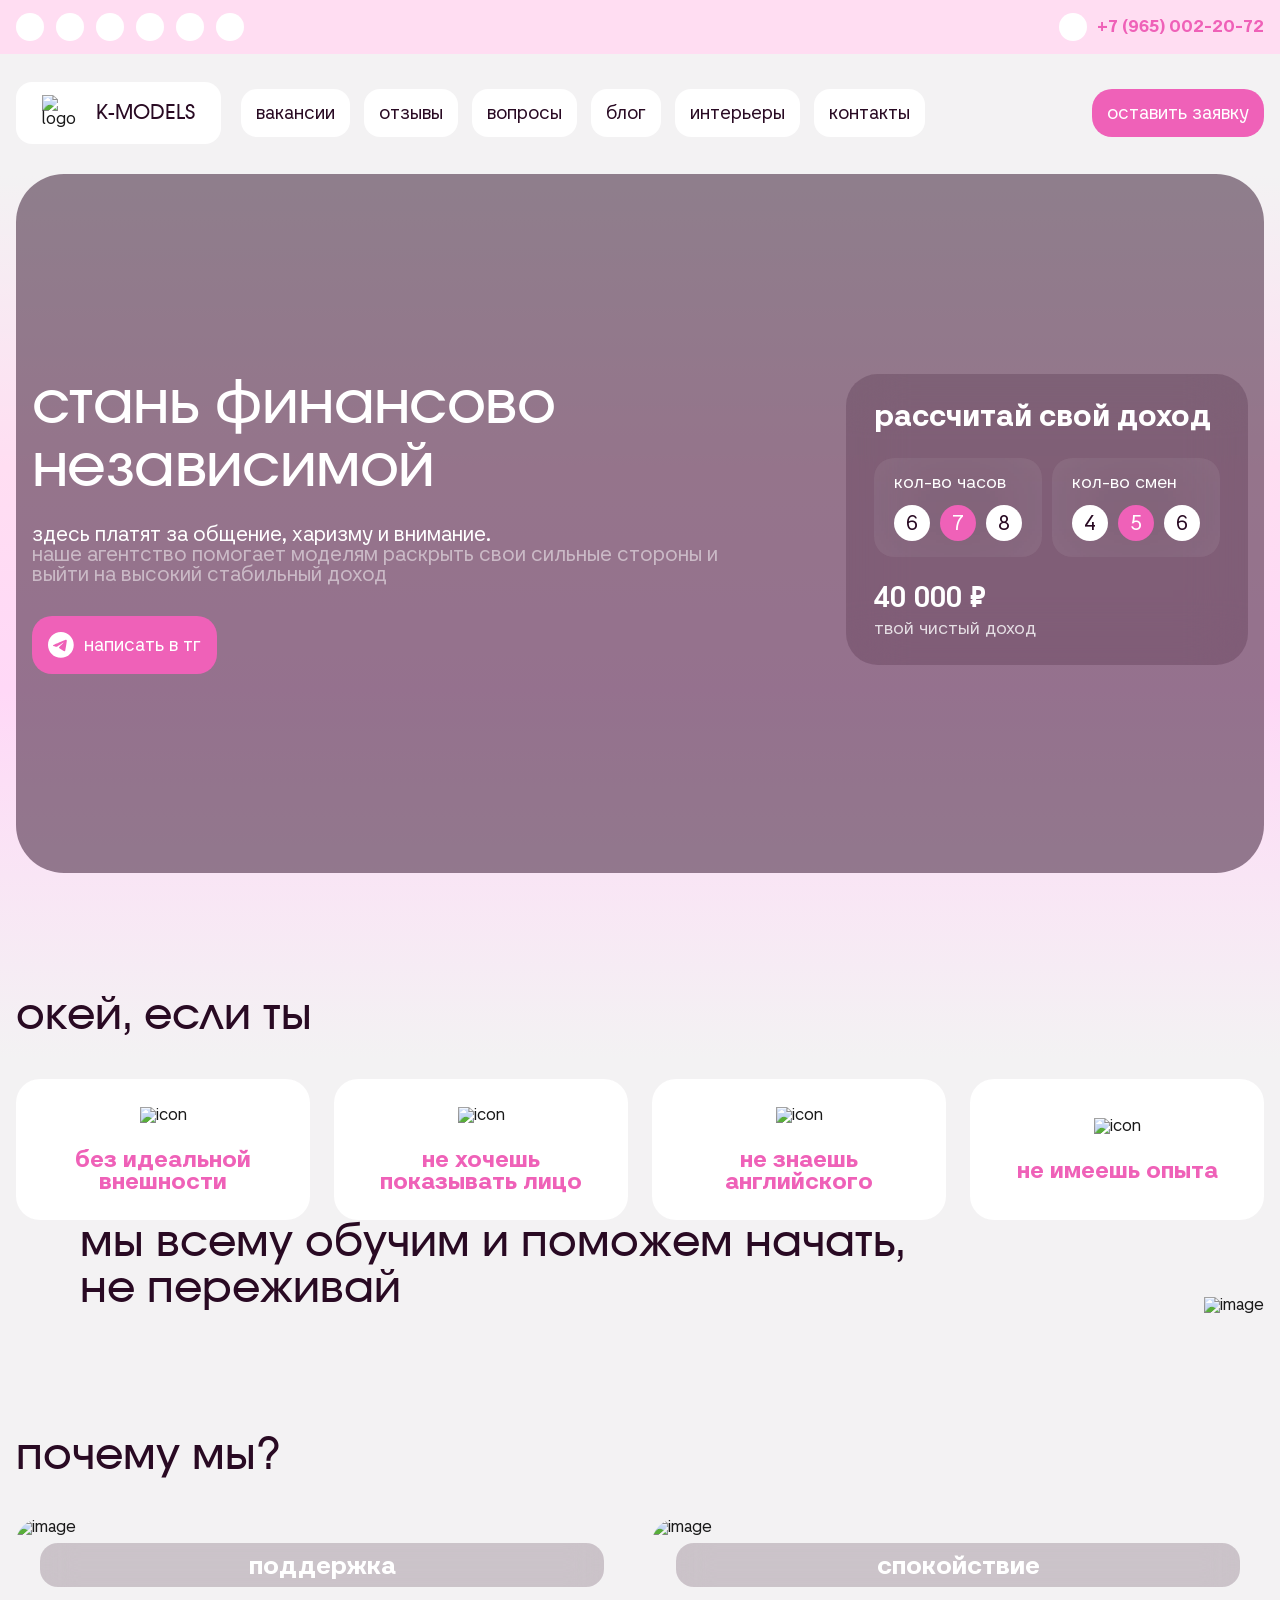
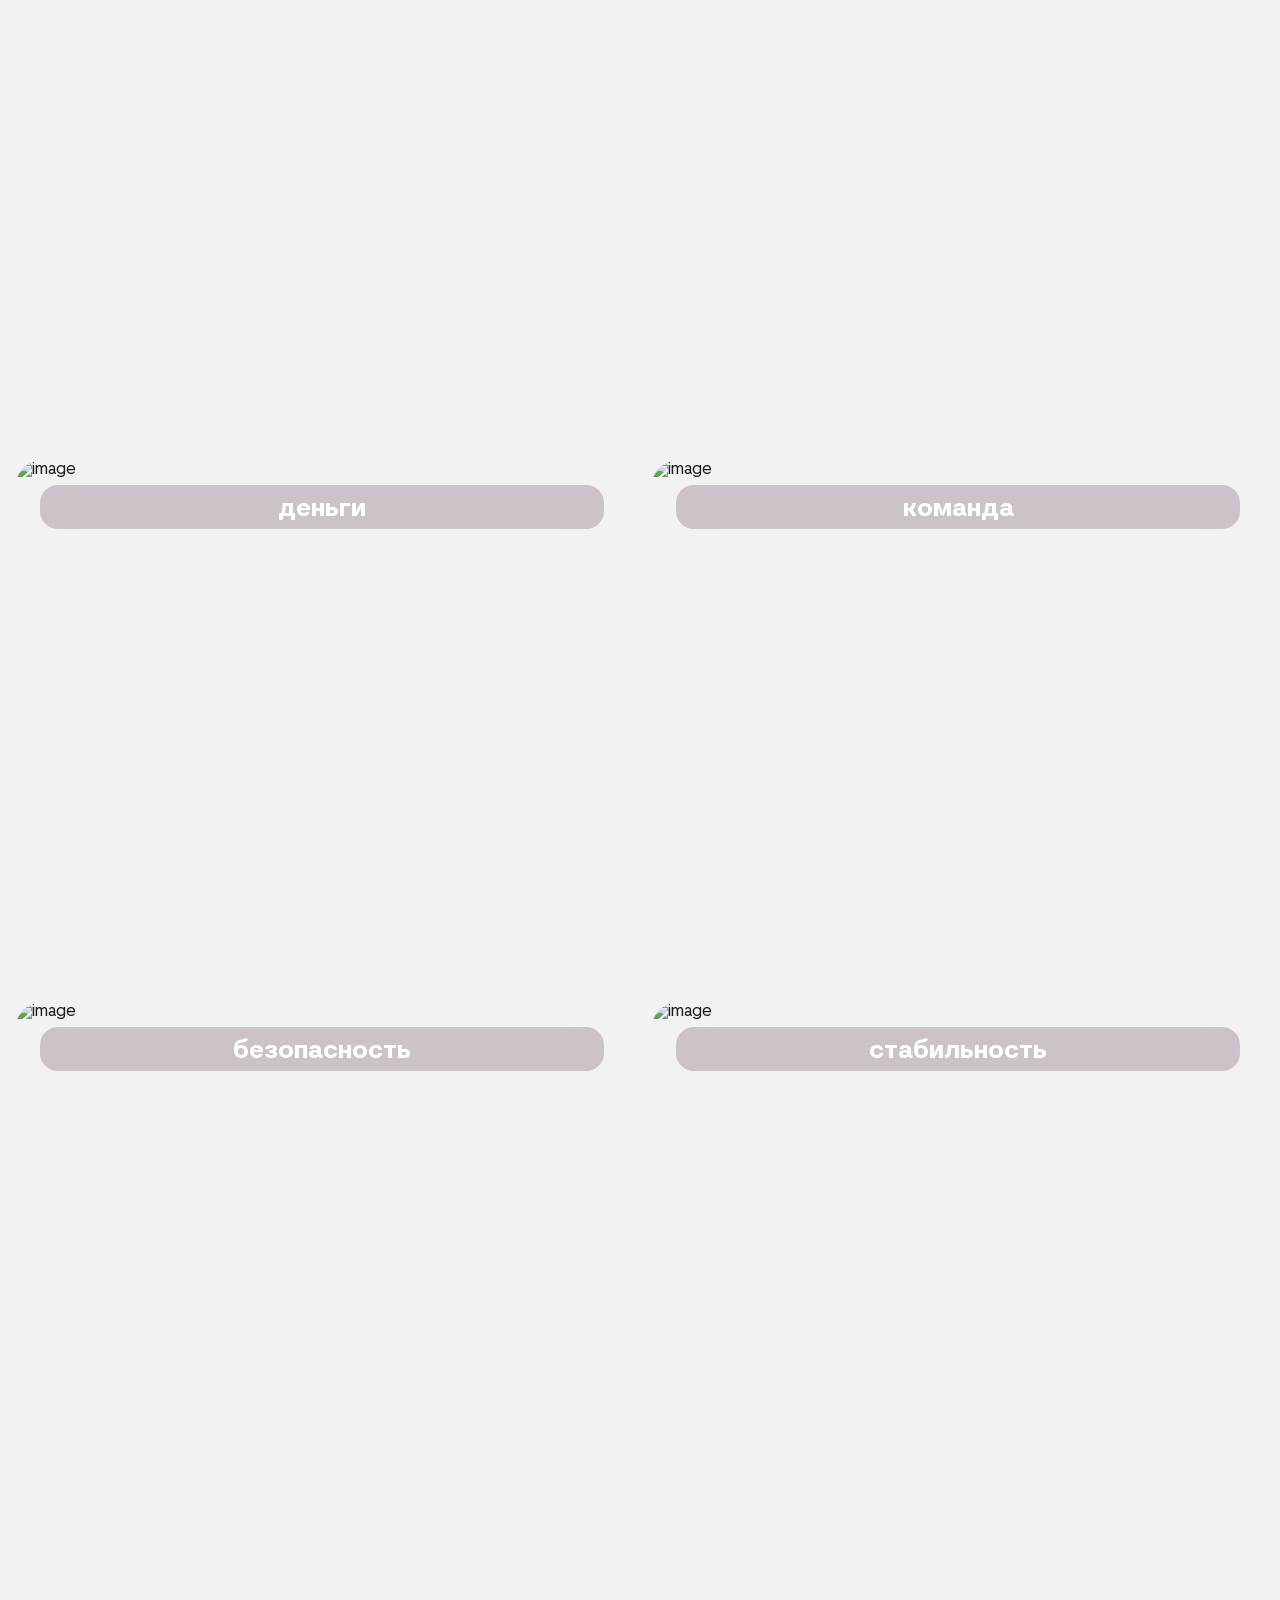
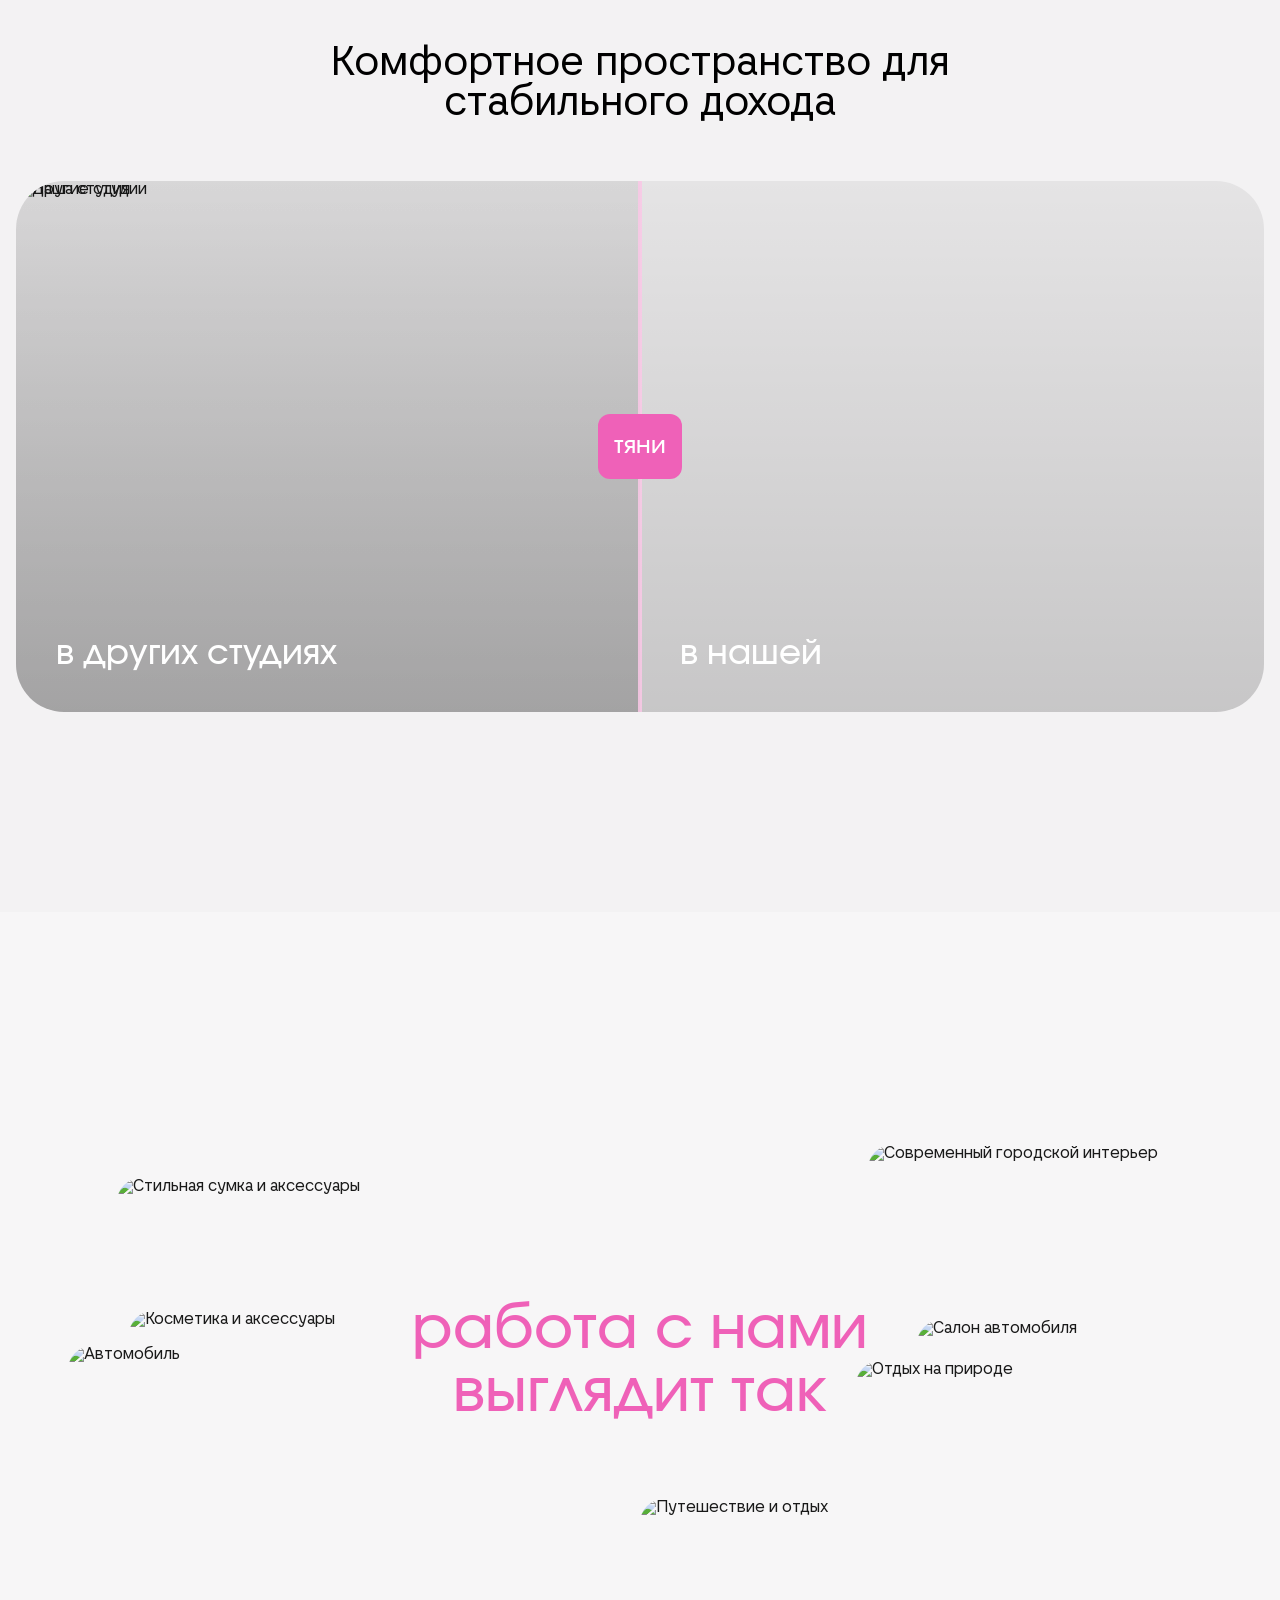
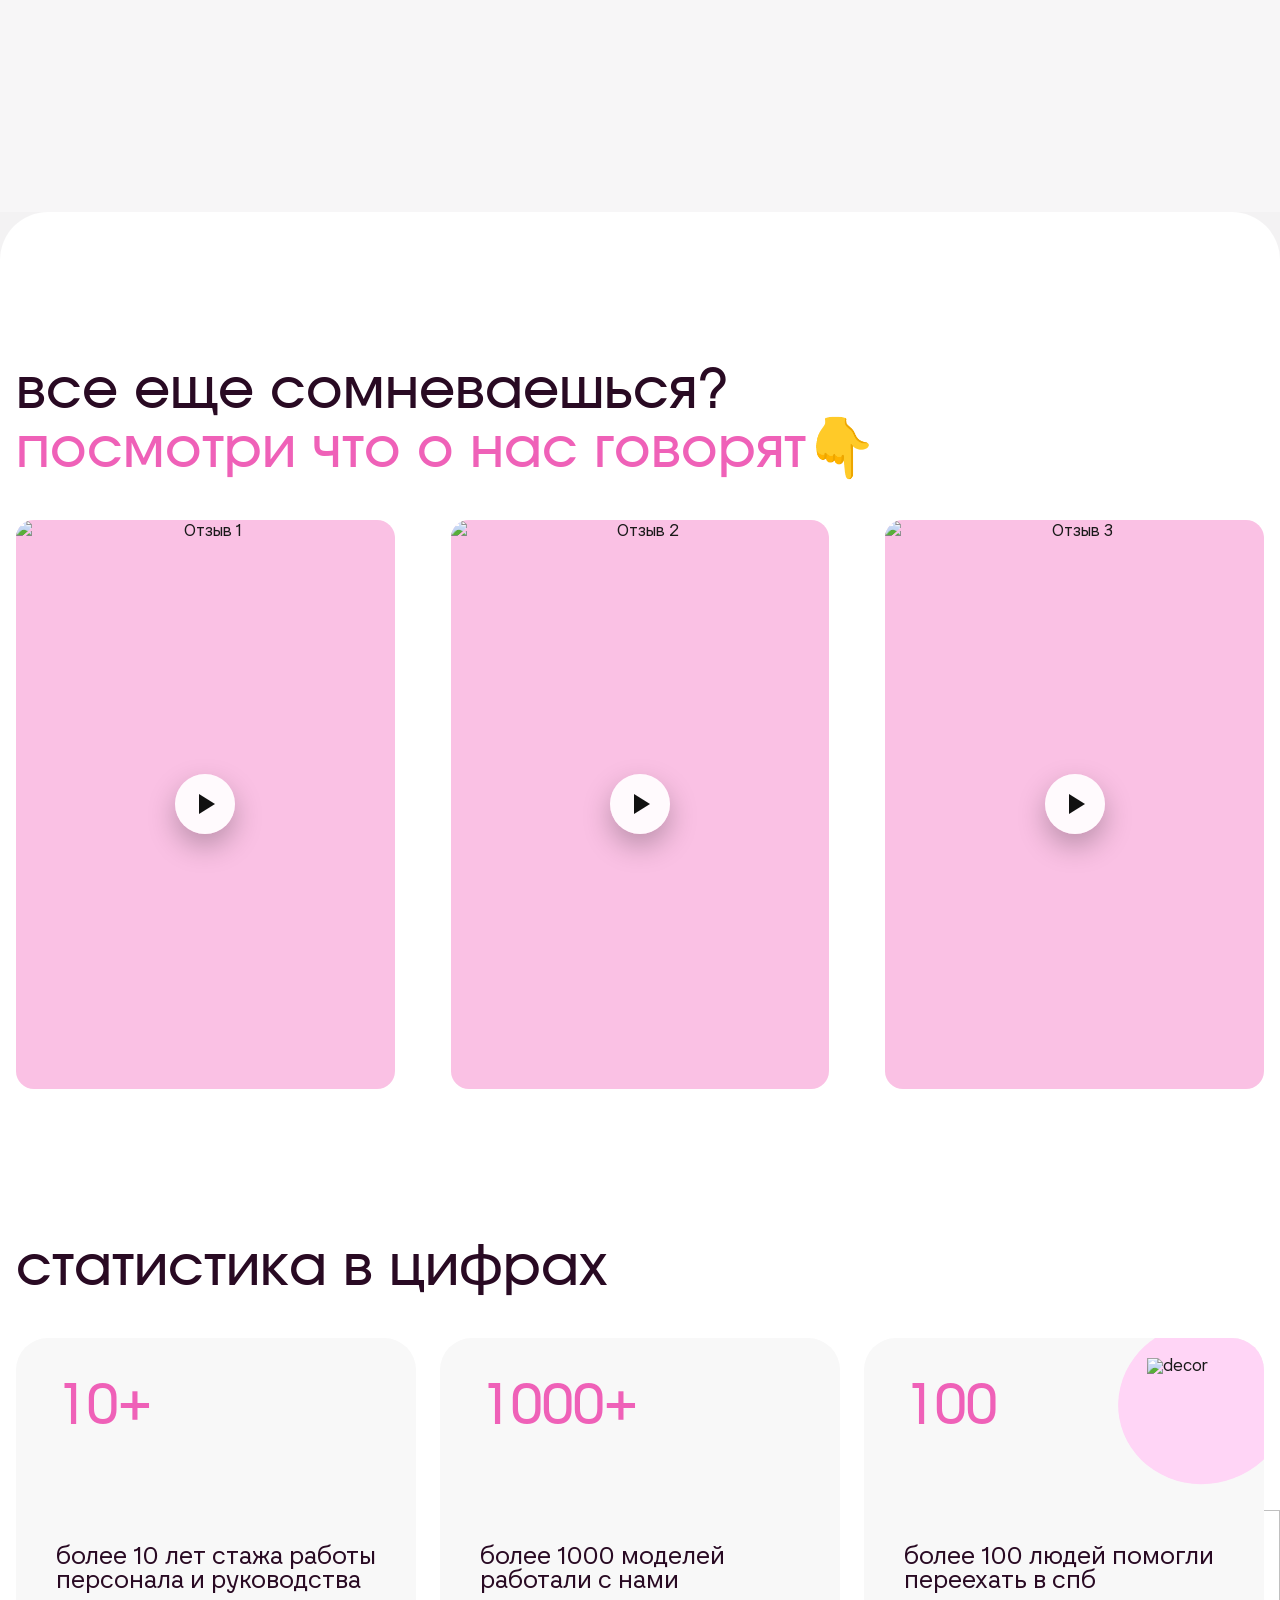
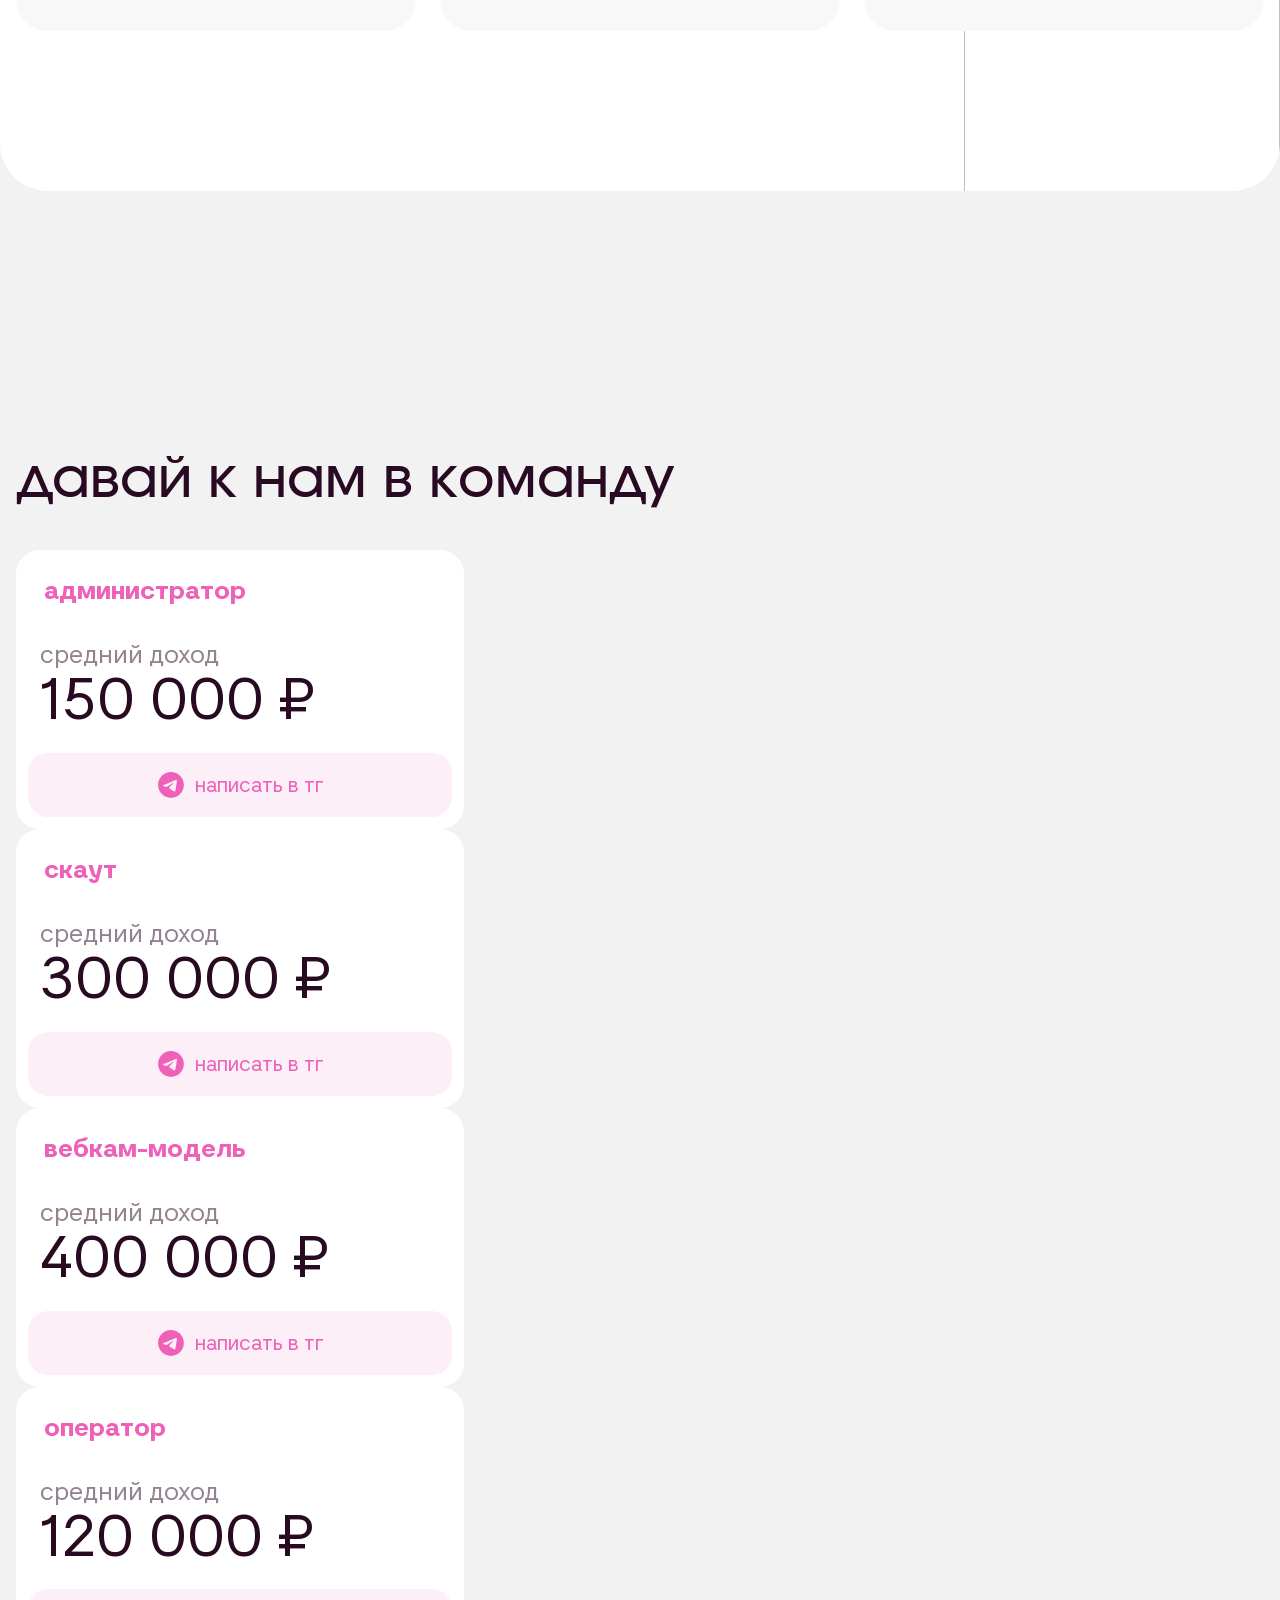
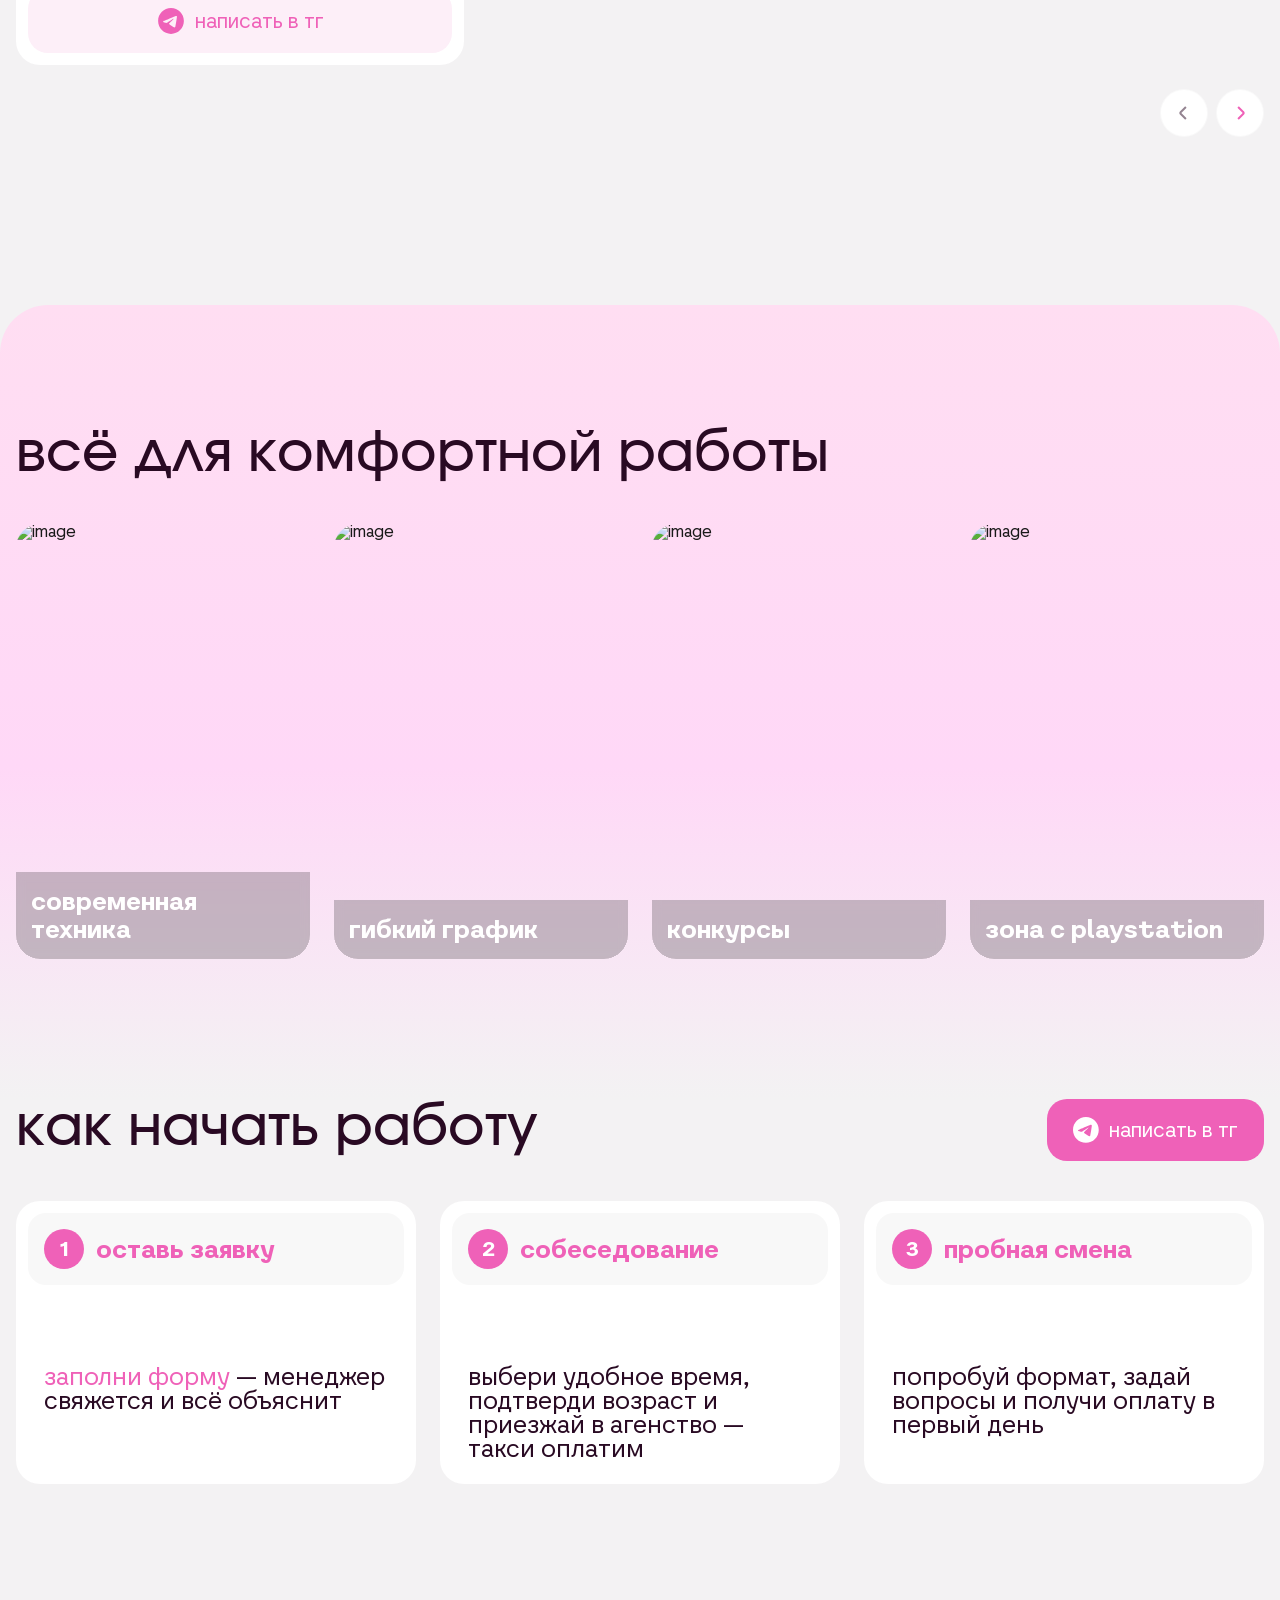
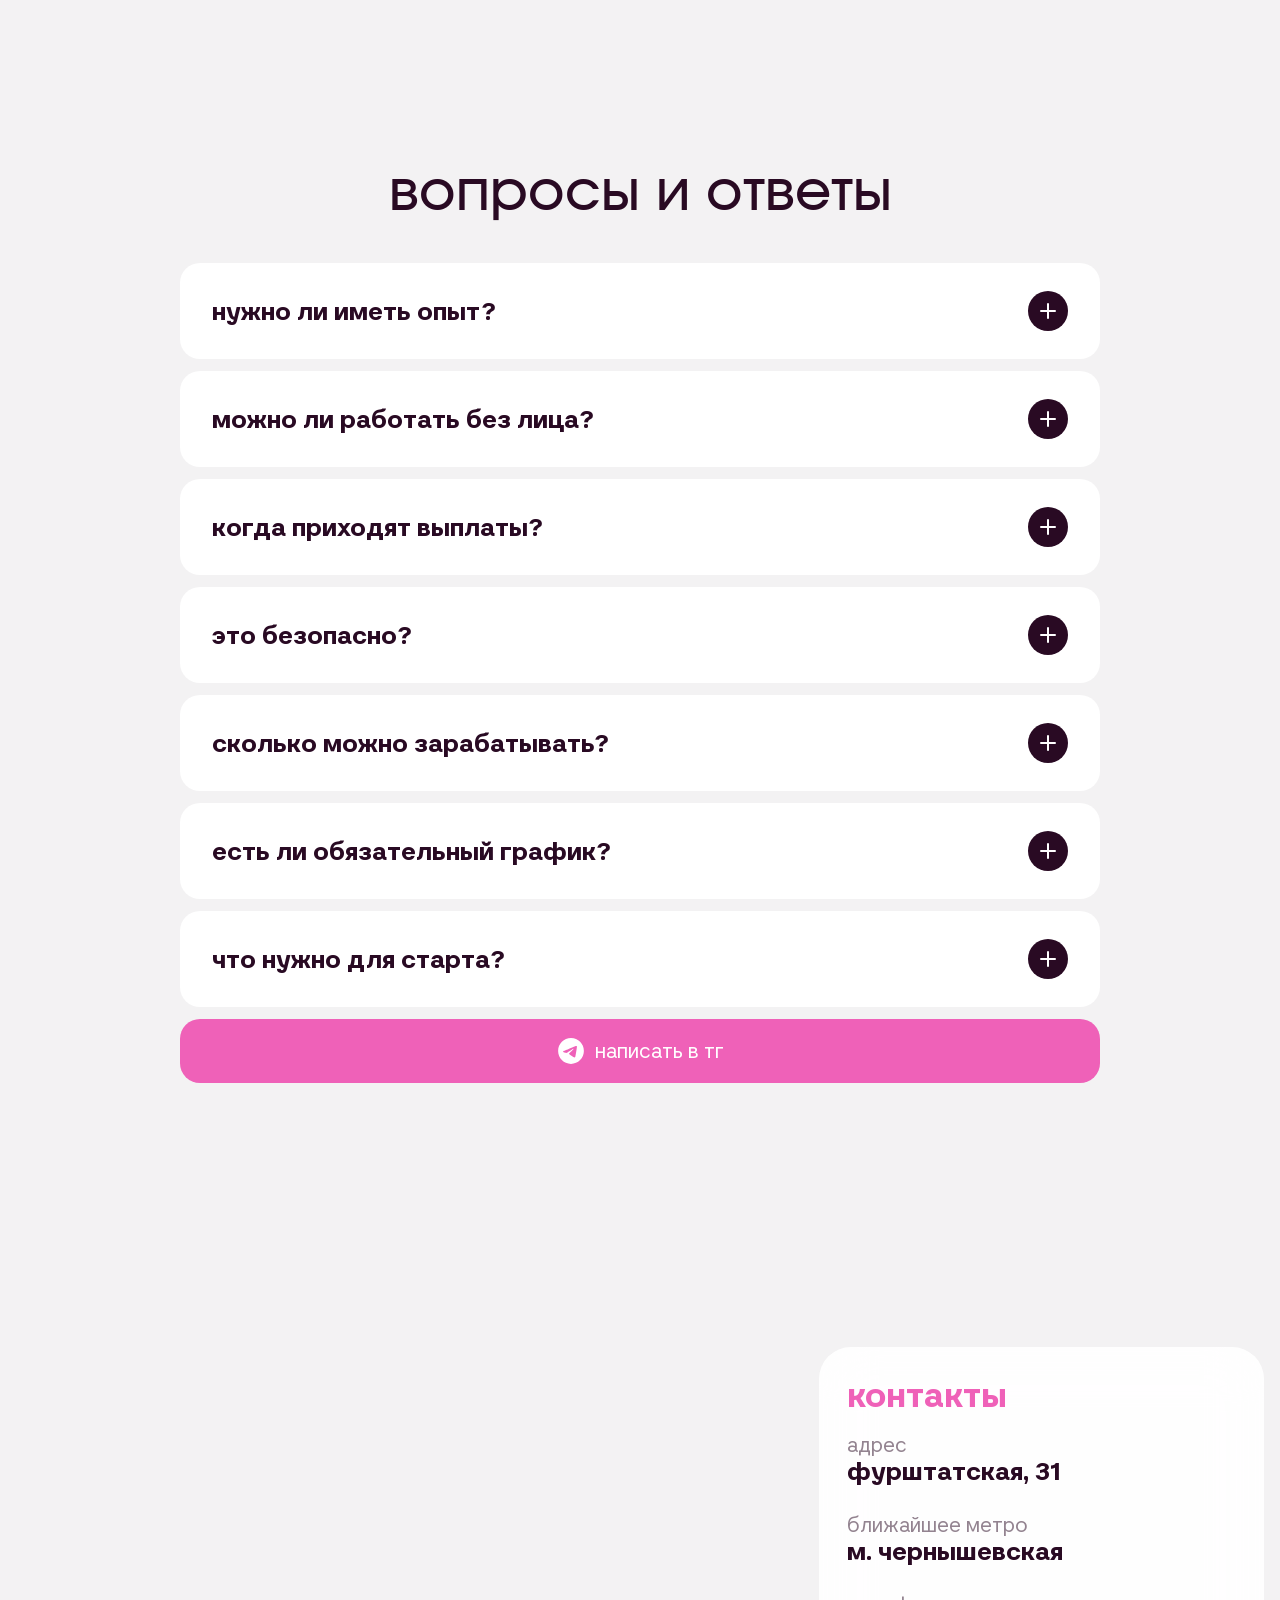
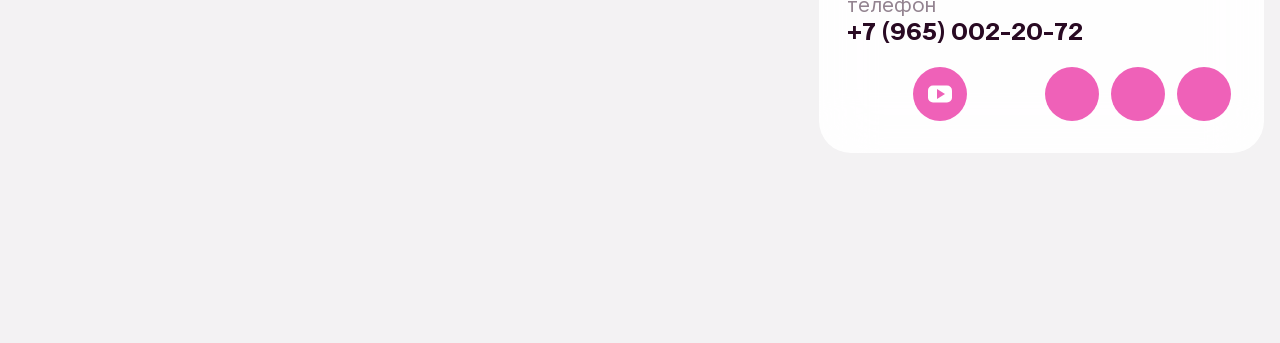
==== index.html @ ae5acd0a "Add files via upload" ====
<!DOCTYPE html>
<html lang="en">

<head>
	<meta charset="UTF-8">
	<meta name="viewport" content="width=device-width, initial-scale=1.0">

	<link rel="stylesheet" href="https://cdn.jsdelivr.net/npm/swiper@12/swiper-bundle.min.css">
	<link rel="stylesheet" href="css/styles.css">

	<title>Test</title>
</head>

<body>
	<div class="wrapper">
		<header class="header" data-fixed-header>
	<div class="header__top top-header">
		<div class="top-header__container">

			<ul data-da=".menu__body, 767.98, last" class="top-header__social social">
				<li>

					<a href="https://t.me/kmodels_sup" aria-label="Telegram" target="_blank" rel="noopener noreferrer">
						<span class="element-social" style="--icon: url(../../../../images/icons/tg.svg)"></span>
					</a>

				</li>

				<li>
					<a href="https://youtube.com/@k-models-web?si=hV_NMPg3OZXqQXyp" aria-label="YouTube" target="_blank"
						rel="noopener noreferrer">
						<span class="element-social" style="--icon: url(../../../../images/icons/yt.svg)"></span>
					</a>
				</li>

				<li>

					<a href="#" aria-label="VK">
						<span class="element-social" style="--icon: url(../../../../images/icons/vk.svg)"></span>
					</a>

				</li>

				<li>
					<a href="https://www.tiktok.com/@k_modelss" aria-label="TikTok" target="_blank"
						rel="noopener noreferrer">
						<span class="element-social" style="--icon: url(../../../../images/icons/tk.svg)"></span>
					</a>
				</li>

				<li>
					<a href="#" aria-label="WhatsApp">
						<span class="element-social" style="--icon: url(../../../../images/icons/wp.svg)"></span>
					</a>
				</li>

				<li>
					<a href="#" aria-label="Instagram">
						<span class="element-social" style="--icon: url(../../../../images/icons/ig.svg)"></span>
					</a>
				</li>
			</ul>


			<div class="top-header__actions">
				<a data-da=".menu__body, 767.98, last" href="tel:+79650022072" target="_blank"
					class="top-header__button top-header__button_callback">
					<span class="top-header__wrapper-icon">
						<span class="element-phone" style="--icon: url(../../../../images/icons/phone.svg)"></span>
					</span>
					<span>+7 (965) 002-20-72</span>
				</a>
			</div>
		</div>
	</div>
	<div class="header__bottom bottom-header">
		<div class="bottom-header__container">
			<a href="/" class="top-header__logo logo">
				<img class="logo__main" src="https://spb-webcam.com/wp-content/themes/kinky/images/header-logo/main.svg"
					alt="logo">
				<img class="logo__light" src="../../images/icons/light-logo.svg" alt="icon">
				<span class="logo__text">K-MODELS</span>
			</a>
			<div class="bottom-header__menu">
				<button type="button" class="menu__icon icon-menu"><span></span></button>

				<nav class="menu__body">

					<ul id="menu-glavnoe-menyu" class="menu__list">
						<li id="menu-item-22"
							class="menu-item menu-item-type-custom menu-item-object-custom menu-item-22 menu__item"><a
								class="menu__link" href="vacancy-web-model.html">Вакансии</a></li>
						<li id="menu-item-23"
							class="menu-item menu-item-type-custom menu-item-object-custom menu-item-23 menu__item"><a
								class="menu__link" href="#reviews">Отзывы</a></li>
						<li id="menu-item-24"
							class="menu-item menu-item-type-custom menu-item-object-custom menu-item-24 menu__item"><a
								class="menu__link" href="#fqa">Вопросы</a></li>
						<li data-menu-key="blog" id="menu-item-466"
							class="menu-item menu-item-type-post_type menu-item-object-page menu-item-466 menu__item"><a
								class="menu__link" href="blog.html">Блог</a></li>
						<li id="menu-item-26"
							class="menu-item menu-item-type-custom menu-item-object-custom menu-item-26 menu__item"><a
								class="menu__link" href="#interior">Интерьеры</a></li>
						<li id="menu-item-27"
							class="menu-item menu-item-type-custom menu-item-object-custom menu-item-27 menu__item"><a
								class="menu__link" href="#contacts">Контакты</a></li>
					</ul>
				</nav>

				<a data-da=".menu__body, 767.98, last" data-micromodal-trigger="modal-request" href="#"
					class="top-header__button top-header__button_bottom">ОСТАВИТЬ ЗАЯВКУ</a>
			</div>
		</div>
	</div>
</header> <!-- Включение шапки -->
		<main class="page page_main">
			<section class="hero">
				<div class="hero__inner-cnt">
					<div class="hero__video-wrap" aria-hidden="true">
						<video class="hero__video" data-hero-video autoplay muted loop playsinline preload="none"
							poster="https://spb-webcam.com/wp-content/themes/kinky/images/video/video-poster.webp">
							<source data-src="https://spb-webcam.com/wp-content/themes/kinky/images/video/video-background.mp4"
								type="video/mp4" />
						</video>
					</div>

					<div class="hero__overlay"></div>

					<div class="hero__container">
						<div class="hero__left left-hero">
							<div class="left-hero__content">
								<div class="left-hero__title title">Стань финансово независимой</div>
								<div class="left-hero__text-block">
									<p>

										<span>Здесь платят за общение, харизму и внимание.</span> <br>
										Наше агентство помогает моделям раскрыть свои сильные стороны и выйти на высокий
										стабильный
										доход
									</p>
								</div>
								<a href="https://t.me/kmodels_sup" target="_blank" class="left-hero__button">
									<svg width="26" height="26" viewBox="0 0 26 26" fill="none"
										xmlns="http://www.w3.org/2000/svg">
										<path
											d="M12.88 0C19.9937 0 25.76 5.76632 25.76 12.88C25.76 19.9937 19.9937 25.76 12.88 25.76C5.76632 25.76 0 19.9937 0 12.88C0 5.76632 5.76632 0 12.88 0ZM17.323 18.13C17.5599 17.4031 18.6698 10.159 18.807 8.73152C18.8485 8.2992 18.7118 8.01192 18.4442 7.88368C18.1205 7.728 17.6411 7.80584 17.085 8.00632C16.3223 8.28128 6.5716 12.4214 6.00824 12.661C5.474 12.8878 4.96888 13.1354 4.96888 13.4938C4.96888 13.7458 5.1184 13.8874 5.53056 14.0347C5.95952 14.1876 7.03976 14.5152 7.6776 14.691C8.29192 14.8607 8.99136 14.7134 9.38336 14.4698C9.79888 14.2117 14.5942 11.0029 14.9386 10.7218C15.2824 10.4406 15.5568 10.8007 15.2757 11.0824C14.9946 11.3635 11.7029 14.5583 11.2689 15.0007C10.7419 15.5378 11.116 16.0944 11.4694 16.3173C11.8731 16.5715 14.7767 18.5192 15.2141 18.8317C15.6514 19.1442 16.095 19.2858 16.501 19.2858C16.907 19.2858 17.1209 18.751 17.323 18.13Z"
											fill="white" />
									</svg>
									<span>НАПИСАТЬ В ТГ</span>
								</a>
							</div>
						</div>
						<div class="hero__right right-hero">
							<div class="right-hero__title">Рассчитай свой доход</div>
							<div class="right-hero__actions">
								<div class="right-hero__hours">
									<div class="right-hero__label">Кол-во часов</div>
									<ul class="right-hero__list">
										<li>
											<button>6</button>
										</li>
										<li>
											<button class="active-hours">7</button>
										</li>
										<li>
											<button>8</button>
										</li>
									</ul>
								</div>
								<div class="right-hero__shift">
									<div class="right-hero__label">Кол-во смен</div>
									<ul class="right-hero__list">
										<li>
											<button>4</button>
										</li>
										<li>
											<button class="active-shift">5</button>
										</li>
										<li>
											<button>6</button>
										</li>
									</ul>
								</div>
							</div>
							<div class="right-hero__total">
								<div class="right-hero__amount">40 000 ₽</div>
								<p class="right-hero__income">Твой чистый доход</p>
							</div>
						</div>

					</div>
				</div>

			</section>

			<section class="common-info">
				<div class="common-info__container">
					<div class="common-info__block">
						<div class="common-info__header-block">
							<div class="common-info__subtitle">ОКЕЙ, ЕСЛИ ТЫ</div>
						</div>
						<div class="common-info__content">
							<ul class="common-info__list">
								<li>
									<img class="common-info__icon" src="../images/common-info/01.png" alt="icon">
									<span>без идеальной внешности</span>
								</li>
								<li>
									<img class="common-info__icon" src="../images/common-info/02.png" alt="icon">
									<span>не хочешь показывать лицо</span>
								</li>
								<li>
									<img class="common-info__icon" src="../images/common-info/03.png" alt="icon">
									<span>не знаешь английского</span>
								</li>
								<li>
									<img class="common-info__icon" src="../images/common-info/04.png" alt="icon">
									<span>Не имеешь опыта</span>
								</li>
							</ul>
						</div>
					</div>
					<div class="common-info__bottom-footer">
						<p>Мы всему обучим и поможем начать, не переживай</p>
						<div class="common-info__gif-block">
							<img src="https://spb-webcam.com/wp-content/themes/kinky/images/gif/popcat.gif" alt="image">
						</div>
					</div>
				</div>
			</section>

			<section class="why-we">
				<div class="why-we__container">
					<h2 class="why-we__subtitle">ПОЧЕМУ МЫ?</h2>
					<div class="why-we__slider swiper">
						<div class="why-we__wrapper swiper-wrapper">
							<!-- 1 row -->
							<div class="why-we__slide swiper-slide">
								<div class="why-we__title">ПОДДЕРЖКА</div>
								<ul class="why-we__list">
									<li>
										личный менеджер 24/7
									</li>
									<li>
										обучение с нуля без опыта
									</li>
									<li>
										помощь на каждом этапе
									</li>
									<li>
										сопровождение до стабильного дохода
									</li>
								</ul>
								<a href="#" class="why-we__button">
									<svg width="28" height="28" viewBox="0 0 28 28" fill="none"
										xmlns="http://www.w3.org/2000/svg">
										<path
											d="M14 1.12012C21.1136 1.12012 26.88 6.88644 26.88 14.0001C26.88 21.1138 21.1136 26.8801 14 26.8801C6.88628 26.8801 1.11996 21.1138 1.11996 14.0001C1.11996 6.88644 6.88628 1.12012 14 1.12012ZM18.443 19.2501C18.6799 18.5232 19.7898 11.2791 19.927 9.85164C19.9684 9.41932 19.8318 9.13204 19.5641 9.0038C19.2404 8.84812 18.7611 8.92596 18.205 9.12644C17.4423 9.4014 7.69156 13.5415 7.1282 13.7812C6.59396 14.008 6.08884 14.2555 6.08884 14.6139C6.08884 14.8659 6.23836 15.0076 6.65052 15.1548C7.07948 15.3077 8.15972 15.6353 8.79756 15.8112C9.41188 15.9808 10.1113 15.8336 10.5033 15.59C10.9188 15.3318 15.7141 12.123 16.0585 11.8419C16.4024 11.5608 16.6768 11.9208 16.3956 12.2025C16.1145 12.4836 12.8228 15.6784 12.3888 16.1208C11.8619 16.6579 12.236 17.2145 12.5893 17.4374C12.9931 17.6916 15.8967 19.6393 16.334 19.9518C16.7714 20.2643 17.2149 20.406 17.6209 20.406C18.0269 20.406 18.2408 19.8712 18.443 19.2501Z"
											fill="white" />
									</svg>
									<span>Написать в тг</span>
								</a>
								<img src="../images/why-we/01.png" alt="image" class="why-we__image">
							</div>
							<div class="why-we__slide swiper-slide">
								<div class="why-we__title">СПОКОЙСТВИЕ</div>
								<ul class="why-we__list">
									<li>
										работа без раскрытия личности (по желанию)
									</li>
									<li>
										комфортная атмосфера без давления
									</li>
									<li>
										уважение личных границ
									</li>
									<li>
										работа в удобном формате
									</li>
								</ul>
								<a href="#" class="why-we__button">
									<svg width="28" height="28" viewBox="0 0 28 28" fill="none"
										xmlns="http://www.w3.org/2000/svg">
										<path
											d="M14 1.12012C21.1136 1.12012 26.88 6.88644 26.88 14.0001C26.88 21.1138 21.1136 26.8801 14 26.8801C6.88628 26.8801 1.11996 21.1138 1.11996 14.0001C1.11996 6.88644 6.88628 1.12012 14 1.12012ZM18.443 19.2501C18.6799 18.5232 19.7898 11.2791 19.927 9.85164C19.9684 9.41932 19.8318 9.13204 19.5641 9.0038C19.2404 8.84812 18.7611 8.92596 18.205 9.12644C17.4423 9.4014 7.69156 13.5415 7.1282 13.7812C6.59396 14.008 6.08884 14.2555 6.08884 14.6139C6.08884 14.8659 6.23836 15.0076 6.65052 15.1548C7.07948 15.3077 8.15972 15.6353 8.79756 15.8112C9.41188 15.9808 10.1113 15.8336 10.5033 15.59C10.9188 15.3318 15.7141 12.123 16.0585 11.8419C16.4024 11.5608 16.6768 11.9208 16.3956 12.2025C16.1145 12.4836 12.8228 15.6784 12.3888 16.1208C11.8619 16.6579 12.236 17.2145 12.5893 17.4374C12.9931 17.6916 15.8967 19.6393 16.334 19.9518C16.7714 20.2643 17.2149 20.406 17.6209 20.406C18.0269 20.406 18.2408 19.8712 18.443 19.2501Z"
											fill="white" />
									</svg>
									<span>Написать в тг</span>
								</a>
								<img src="../images/why-we/02.png" alt="image" class="why-we__image">
							</div>
							<div class="why-we__slide swiper-slide">
								<div class="why-we__title">ДЕНЬГИ</div>
								<ul class="why-we__list">
									<li>
										доход до 80% от выручки
									</li>
									<li>
										бонус +5 000 ₽ новым моделям
									</li>
									<li>
										повышенный процент на старте
									</li>
									<li>
										несколько источников дохода
									</li>
									<li>
										полностью прозрачная зарплата
									</li>
								</ul>
								<a href="#" class="why-we__button">
									<svg width="28" height="28" viewBox="0 0 28 28" fill="none"
										xmlns="http://www.w3.org/2000/svg">
										<path
											d="M14 1.12012C21.1136 1.12012 26.88 6.88644 26.88 14.0001C26.88 21.1138 21.1136 26.8801 14 26.8801C6.88628 26.8801 1.11996 21.1138 1.11996 14.0001C1.11996 6.88644 6.88628 1.12012 14 1.12012ZM18.443 19.2501C18.6799 18.5232 19.7898 11.2791 19.927 9.85164C19.9684 9.41932 19.8318 9.13204 19.5641 9.0038C19.2404 8.84812 18.7611 8.92596 18.205 9.12644C17.4423 9.4014 7.69156 13.5415 7.1282 13.7812C6.59396 14.008 6.08884 14.2555 6.08884 14.6139C6.08884 14.8659 6.23836 15.0076 6.65052 15.1548C7.07948 15.3077 8.15972 15.6353 8.79756 15.8112C9.41188 15.9808 10.1113 15.8336 10.5033 15.59C10.9188 15.3318 15.7141 12.123 16.0585 11.8419C16.4024 11.5608 16.6768 11.9208 16.3956 12.2025C16.1145 12.4836 12.8228 15.6784 12.3888 16.1208C11.8619 16.6579 12.236 17.2145 12.5893 17.4374C12.9931 17.6916 15.8967 19.6393 16.334 19.9518C16.7714 20.2643 17.2149 20.406 17.6209 20.406C18.0269 20.406 18.2408 19.8712 18.443 19.2501Z"
											fill="white" />
									</svg>
									<span>Написать в тг</span>
								</a>
								<img src="../images/why-we/03.png" alt="image" class="why-we__image">
							</div>
							<!-- 2 row -->
							<div class="why-we__slide swiper-slide">
								<div class="why-we__title">КОМАНДА</div>
								<ul class="why-we__list">
									<li>
										опытная команда с подтвержденной экспертизой
									</li>
									<li>
										Фото и видеосъемки
									</li>
									<li>
										Тренинги от сайтов и продюсеров
									</li>
									<li>
										закрытые Корпоративы
									</li>
									<li>
										Женский коллектив
									</li>
								</ul>
								<a href="#" class="why-we__button">
									<svg width="28" height="28" viewBox="0 0 28 28" fill="none"
										xmlns="http://www.w3.org/2000/svg">
										<path
											d="M14 1.12012C21.1136 1.12012 26.88 6.88644 26.88 14.0001C26.88 21.1138 21.1136 26.8801 14 26.8801C6.88628 26.8801 1.11996 21.1138 1.11996 14.0001C1.11996 6.88644 6.88628 1.12012 14 1.12012ZM18.443 19.2501C18.6799 18.5232 19.7898 11.2791 19.927 9.85164C19.9684 9.41932 19.8318 9.13204 19.5641 9.0038C19.2404 8.84812 18.7611 8.92596 18.205 9.12644C17.4423 9.4014 7.69156 13.5415 7.1282 13.7812C6.59396 14.008 6.08884 14.2555 6.08884 14.6139C6.08884 14.8659 6.23836 15.0076 6.65052 15.1548C7.07948 15.3077 8.15972 15.6353 8.79756 15.8112C9.41188 15.9808 10.1113 15.8336 10.5033 15.59C10.9188 15.3318 15.7141 12.123 16.0585 11.8419C16.4024 11.5608 16.6768 11.9208 16.3956 12.2025C16.1145 12.4836 12.8228 15.6784 12.3888 16.1208C11.8619 16.6579 12.236 17.2145 12.5893 17.4374C12.9931 17.6916 15.8967 19.6393 16.334 19.9518C16.7714 20.2643 17.2149 20.406 17.6209 20.406C18.0269 20.406 18.2408 19.8712 18.443 19.2501Z"
											fill="white" />
									</svg>
									<span>Написать в тг</span>
								</a>
								<img src="../images/why-we/04.png" alt="image" class="why-we__image">
							</div>
							<div class="why-we__slide swiper-slide">
								<div class="why-we__title">БЕЗОПАСНОСТЬ</div>
								<ul class="why-we__list">
									<li>
										конфиденциальность и защита данных
									</li>
									<li>
										защита от слива контента
									</li>
									<li>
										помощь при блокировках
									</li>
									<li>
										юридическая и техническая поддержка
									</li>
								</ul>
								<a href="#" class="why-we__button">
									<svg width="28" height="28" viewBox="0 0 28 28" fill="none"
										xmlns="http://www.w3.org/2000/svg">
										<path
											d="M14 1.12012C21.1136 1.12012 26.88 6.88644 26.88 14.0001C26.88 21.1138 21.1136 26.8801 14 26.8801C6.88628 26.8801 1.11996 21.1138 1.11996 14.0001C1.11996 6.88644 6.88628 1.12012 14 1.12012ZM18.443 19.2501C18.6799 18.5232 19.7898 11.2791 19.927 9.85164C19.9684 9.41932 19.8318 9.13204 19.5641 9.0038C19.2404 8.84812 18.7611 8.92596 18.205 9.12644C17.4423 9.4014 7.69156 13.5415 7.1282 13.7812C6.59396 14.008 6.08884 14.2555 6.08884 14.6139C6.08884 14.8659 6.23836 15.0076 6.65052 15.1548C7.07948 15.3077 8.15972 15.6353 8.79756 15.8112C9.41188 15.9808 10.1113 15.8336 10.5033 15.59C10.9188 15.3318 15.7141 12.123 16.0585 11.8419C16.4024 11.5608 16.6768 11.9208 16.3956 12.2025C16.1145 12.4836 12.8228 15.6784 12.3888 16.1208C11.8619 16.6579 12.236 17.2145 12.5893 17.4374C12.9931 17.6916 15.8967 19.6393 16.334 19.9518C16.7714 20.2643 17.2149 20.406 17.6209 20.406C18.0269 20.406 18.2408 19.8712 18.443 19.2501Z"
											fill="white" />
									</svg>
									<span>Написать в тг</span>
								</a>
								<img src="../images/why-we/05.png" alt="image" class="why-we__image">
							</div>
							<div class="why-we__slide swiper-slide">
								<div class="why-we__title">СТАБИЛЬНОСТЬ</div>
								<ul class="why-we__list">
									<li>
										постоянный поток трафика
									</li>
									<li>
										еженедельные выплаты без задержек
									</li>
									<li>
										помощь с удержанием подписчиков
									</li>
									<li>
										жильё для иногородних моделей
									</li>
								</ul>
								<a href="#" class="why-we__button">
									<svg width="28" height="28" viewBox="0 0 28 28" fill="none"
										xmlns="http://www.w3.org/2000/svg">
										<path
											d="M14 1.12012C21.1136 1.12012 26.88 6.88644 26.88 14.0001C26.88 21.1138 21.1136 26.8801 14 26.8801C6.88628 26.8801 1.11996 21.1138 1.11996 14.0001C1.11996 6.88644 6.88628 1.12012 14 1.12012ZM18.443 19.2501C18.6799 18.5232 19.7898 11.2791 19.927 9.85164C19.9684 9.41932 19.8318 9.13204 19.5641 9.0038C19.2404 8.84812 18.7611 8.92596 18.205 9.12644C17.4423 9.4014 7.69156 13.5415 7.1282 13.7812C6.59396 14.008 6.08884 14.2555 6.08884 14.6139C6.08884 14.8659 6.23836 15.0076 6.65052 15.1548C7.07948 15.3077 8.15972 15.6353 8.79756 15.8112C9.41188 15.9808 10.1113 15.8336 10.5033 15.59C10.9188 15.3318 15.7141 12.123 16.0585 11.8419C16.4024 11.5608 16.6768 11.9208 16.3956 12.2025C16.1145 12.4836 12.8228 15.6784 12.3888 16.1208C11.8619 16.6579 12.236 17.2145 12.5893 17.4374C12.9931 17.6916 15.8967 19.6393 16.334 19.9518C16.7714 20.2643 17.2149 20.406 17.6209 20.406C18.0269 20.406 18.2408 19.8712 18.443 19.2501Z"
											fill="white" />
									</svg>
									<span>Написать в тг</span>
								</a>
								<img src="../images/why-we/06.png" alt="image" class="why-we__image">
							</div>
						</div>
					</div>
				</div>
			</section>

			<section id="interior" class="interior">
				<div class="interior__container">
					<div class="interior__top">
						<div class="interior__header">
							<h2 class="interior__subtitle">
								Комфортное пространство для стабильного дохода
							</h2>
						</div>
					</div>

					<div class="interior__wrapper">
						<div class="interior__bottom">
							<div class="interior__compare" data-compare-slider style="--compare-position: 50%;">
								<div class="interior__layer interior__layer_overlay">
									<img class="interior__bg" src="../images/compare/others.jpg" alt="Другие студии">

									<ul class="interior__list interior__list_left">
										<li class="interior__list-item">Устаревшая техника и плохое качество трансляций</li>
										<li class="interior__list-item">Шум и отвлекающая обстановка</li>
										<li class="interior__list-item">Нет зоны отдыха между сменами</li>
									</ul>

									<h3 class="interior__label interior__label_left">
										в Других студиях
										<img src="../images/compare/their-mini.png" alt="">
									</h3>
								</div>

								<div class="interior__layer interior__layer_base">
									<img class="interior__bg" src="../images/compare/ours.jpg" alt="Наша студия">

									<ul class="interior__list interior__list_right">
										<li class="interior__list-item">Чистое и комфортное пространство каждый день</li>
										<li class="interior__list-item">Бесплатные аутфиты и реквизит для работы</li>
										<li class="interior__list-item">Зона отдыха с приставкой для перерывов</li>
									</ul>

									<h3 class="interior__label interior__label_right">
										В нашей
										<img src="../images/compare/other-mini.png" alt="">
									</h3>
								</div>

								<button class="interior__handle" type="button" aria-label="Сравнить интерьеры"
									data-compare-handle>
									<span class="interior__handle-line" aria-hidden="true"></span>

									<span class="interior__handle-knob" aria-hidden="true">
										<span>тяни</span>
									</span>
								</button>
							</div>
						</div>

						<div class="interior__footer-block"></div>
					</div>
				</div>
			</section>

			<section class="work-animation" data-work-animation>
				<div class="work-animation__container">
					<div class="work-animation__scene" data-work-animation-scene>
						<h2 class="work-animation__title">
							<span>работа с нами</span>
							<span>выглядит так</span>
						</h2>

						<div class="work-animation__card work-animation__card_1" data-work-animation-card>
							<img src="../images/work-animation/01.jpg" alt="Стильная сумка и аксессуары">
						</div>

						<div class="work-animation__card work-animation__card_2" data-work-animation-card>
							<img src="../images/work-animation/02.jpg" alt="Современный городской интерьер">
						</div>

						<div class="work-animation__card work-animation__card_3" data-work-animation-card>
							<img src="../images/work-animation/03.jpg" alt="Автомобиль">
						</div>

						<div class="work-animation__card work-animation__card_4" data-work-animation-card>
							<img src="../images/work-animation/04.jpg" alt="Салон автомобиля">
						</div>

						<div class="work-animation__card work-animation__card_5" data-work-animation-card>
							<img src="../images/work-animation/05.jpg" alt="Косметика и аксессуары">
						</div>

						<div class="work-animation__card work-animation__card_6" data-work-animation-card>
							<img src="../images/work-animation/06.jpg" alt="Путешествие и отдых">
						</div>

						<div class="work-animation__card work-animation__card_7" data-work-animation-card>
							<img src="../images/work-animation/07.jpg" alt="Отдых на природе">
						</div>
					</div>
				</div>
			</section>

			<div class="section-wrapper">
				<section id="reviews" class="reviews">
					<div class="reviews__container">
						<div class="reviews__header">
							<h2 class="reviews__subtitle">
								Все еще сомневаешься?
								<span>посмотри что о нас говорят👇</span>
							</h2>
						</div>

						<div class="reviews__slider swiper" data-reviews-slider>
							<div class="reviews__grid swiper-wrapper" data-review-videos>
								<article class="rv swiper-slide" data-video-card>
									<button class="rv__btn" type="button" aria-label="Смотреть отзыв 1">
										<img class="rv__poster"
											src="https://spb-webcam.com/wp-content/themes/kinky/images/reviews/01.webp"
											alt="Отзыв 1" loading="lazy">

										<span class="rv__play" aria-hidden="true"></span>
									</button>

									<div class="rv__media" hidden>
										<video class="rv__video" playsinline webkit-playsinline controls preload="metadata"
											poster="https://spb-webcam.com/wp-content/themes/kinky/images/reviews/01.webp">
											<source src="https://spb-webcam.com/wp-content/themes/kinky/images/reviews/01.mp4"
												type="video/mp4">
										</video>
									</div>
								</article>

								<article class="rv swiper-slide" data-video-card>
									<button class="rv__btn" type="button" aria-label="Смотреть отзыв 2">
										<img class="rv__poster"
											src="https://spb-webcam.com/wp-content/themes/kinky/images/reviews/02.webp"
											alt="Отзыв 2" loading="lazy">

										<span class="rv__play" aria-hidden="true"></span>
									</button>

									<div class="rv__media" hidden>
										<video class="rv__video" playsinline webkit-playsinline controls preload="metadata"
											poster="https://spb-webcam.com/wp-content/themes/kinky/images/reviews/02.webp">
											<source src="https://spb-webcam.com/wp-content/themes/kinky/images/reviews/02.mp4"
												type="video/mp4">
										</video>
									</div>
								</article>

								<article class="rv swiper-slide" data-video-card>
									<button class="rv__btn" type="button" aria-label="Смотреть отзыв 3">
										<img class="rv__poster"
											src="https://spb-webcam.com/wp-content/themes/kinky/images/reviews/03.webp"
											alt="Отзыв 3" loading="lazy">

										<span class="rv__play" aria-hidden="true"></span>
									</button>

									<div class="rv__media" hidden>
										<video class="rv__video" playsinline webkit-playsinline controls preload="metadata"
											poster="https://spb-webcam.com/wp-content/themes/kinky/images/reviews/03.webp">
											<source src="https://spb-webcam.com/wp-content/themes/kinky/images/reviews/03.mp4"
												type="video/mp4">
										</video>
									</div>
								</article>
							</div>
						</div>
					</div>
				</section>

				<section class="stats animate-section">
					<div class="stats__container">
						<div class="stats__head">
							<div class="stats__headline">
								<h2 class="stats__title">СТАТИСТИКА В ЦИФРАХ</h2>
							</div>
						</div>

						<div class="stats__row" role="list">
							<article class="stats__item" role="listitem">
								<div class="stats__top">
									<div class="stats__value">10+</div>
								</div>

								<div class="stats__label">
									Более 10 лет стажа работы персонала и руководства
								</div>
							</article>

							<article class="stats__item" role="listitem">

								<div class="stats__top">
									<div class="stats__value">1000+</div>
								</div>

								<div class="stats__label">
									Более 1000 моделей работали с нами
								</div>

								<img class="stats__icon" src="../images/stats/icon.svg" alt="decor">
								<span class="stats__decor"></span>

							</article>

							<article class="stats__item" role="listitem">
								<div class="stats__top">
									<div class="stats__value">100</div>
								</div>

								<div class="stats__label">
									Более 100 людей помогли переехать в СПб
								</div>
							</article>
						</div>
					</div>
					<div class="stats__gif">
						<img src="https://spb-webcam.com/wp-content/themes/kinky/images/gif/elgatitolover-elgatito.gif"
							alt="">
					</div>
				</section>
			</div>

			<section class="team">
				<div class="team__container">
					<h2 class="team__title">давай к нам в команду</h2>
					<div class="team__slider swiper">
						<div class="team__wrapper swiper-wrapper">
							<div class="team__slide swiper-slide">
								<div class="team__role">Администратор</div>
								<div class="team__content">
									<div class="team__label">средний доход</div>
									<div class="team__value">150 000 ₽</div>
								</div>
								<a href="#" class="team__btn">
									<svg width="28" height="28" viewBox="0 0 28 28" fill="none"
										xmlns="http://www.w3.org/2000/svg">
										<path
											d="M14.0001 1.11914C21.1138 1.11914 26.8801 6.88546 26.8801 13.9991C26.8801 21.1128 21.1138 26.8791 14.0001 26.8791C6.88644 26.8791 1.12012 21.1128 1.12012 13.9991C1.12012 6.88546 6.88644 1.11914 14.0001 1.11914ZM18.4432 19.2491C18.68 18.5223 19.79 11.2781 19.9272 9.85066C19.9686 9.41834 19.832 9.13106 19.5643 9.00282C19.2406 8.84714 18.7612 8.92498 18.2052 9.12546C17.4424 9.40042 7.69172 13.5405 7.12836 13.7802C6.59412 14.007 6.089 14.2545 6.089 14.6129C6.089 14.8649 6.23852 15.0066 6.65068 15.1539C7.07964 15.3067 8.15988 15.6343 8.79772 15.8102C9.41204 15.9799 10.1115 15.8326 10.5035 15.589C10.919 15.3308 15.7143 12.122 16.0587 11.8409C16.4025 11.5598 16.6769 11.9199 16.3958 12.2015C16.1147 12.4827 12.823 15.6775 12.389 16.1199C11.862 16.6569 12.2361 17.2135 12.5895 17.4364C12.9932 17.6907 15.8968 19.6383 16.3342 19.9508C16.7716 20.2633 17.2151 20.405 17.6211 20.405C18.0271 20.405 18.241 19.8702 18.4432 19.2491Z"
											fill="#EF61B8" />
									</svg>
									<span>Написать в тг</span>
								</a>
							</div>
							<div class="team__slide swiper-slide">
								<div class="team__role">Скаут</div>
								<div class="team__content">
									<div class="team__label">средний доход</div>
									<div class="team__value">300 000 ₽</div>
								</div>
								<a href="#" class="team__btn">
									<svg width="28" height="28" viewBox="0 0 28 28" fill="none"
										xmlns="http://www.w3.org/2000/svg">
										<path
											d="M14.0001 1.11914C21.1138 1.11914 26.8801 6.88546 26.8801 13.9991C26.8801 21.1128 21.1138 26.8791 14.0001 26.8791C6.88644 26.8791 1.12012 21.1128 1.12012 13.9991C1.12012 6.88546 6.88644 1.11914 14.0001 1.11914ZM18.4432 19.2491C18.68 18.5223 19.79 11.2781 19.9272 9.85066C19.9686 9.41834 19.832 9.13106 19.5643 9.00282C19.2406 8.84714 18.7612 8.92498 18.2052 9.12546C17.4424 9.40042 7.69172 13.5405 7.12836 13.7802C6.59412 14.007 6.089 14.2545 6.089 14.6129C6.089 14.8649 6.23852 15.0066 6.65068 15.1539C7.07964 15.3067 8.15988 15.6343 8.79772 15.8102C9.41204 15.9799 10.1115 15.8326 10.5035 15.589C10.919 15.3308 15.7143 12.122 16.0587 11.8409C16.4025 11.5598 16.6769 11.9199 16.3958 12.2015C16.1147 12.4827 12.823 15.6775 12.389 16.1199C11.862 16.6569 12.2361 17.2135 12.5895 17.4364C12.9932 17.6907 15.8968 19.6383 16.3342 19.9508C16.7716 20.2633 17.2151 20.405 17.6211 20.405C18.0271 20.405 18.241 19.8702 18.4432 19.2491Z"
											fill="#EF61B8" />
									</svg>
									<span>Написать в тг</span>
								</a>
							</div>
							<div class="team__slide swiper-slide">
								<div class="team__role">Вебкам-модель</div>
								<div class="team__content">
									<div class="team__label">средний доход</div>
									<div class="team__value">400 000 ₽</div>
								</div>
								<a href="#" class="team__btn">
									<svg width="28" height="28" viewBox="0 0 28 28" fill="none"
										xmlns="http://www.w3.org/2000/svg">
										<path
											d="M14.0001 1.11914C21.1138 1.11914 26.8801 6.88546 26.8801 13.9991C26.8801 21.1128 21.1138 26.8791 14.0001 26.8791C6.88644 26.8791 1.12012 21.1128 1.12012 13.9991C1.12012 6.88546 6.88644 1.11914 14.0001 1.11914ZM18.4432 19.2491C18.68 18.5223 19.79 11.2781 19.9272 9.85066C19.9686 9.41834 19.832 9.13106 19.5643 9.00282C19.2406 8.84714 18.7612 8.92498 18.2052 9.12546C17.4424 9.40042 7.69172 13.5405 7.12836 13.7802C6.59412 14.007 6.089 14.2545 6.089 14.6129C6.089 14.8649 6.23852 15.0066 6.65068 15.1539C7.07964 15.3067 8.15988 15.6343 8.79772 15.8102C9.41204 15.9799 10.1115 15.8326 10.5035 15.589C10.919 15.3308 15.7143 12.122 16.0587 11.8409C16.4025 11.5598 16.6769 11.9199 16.3958 12.2015C16.1147 12.4827 12.823 15.6775 12.389 16.1199C11.862 16.6569 12.2361 17.2135 12.5895 17.4364C12.9932 17.6907 15.8968 19.6383 16.3342 19.9508C16.7716 20.2633 17.2151 20.405 17.6211 20.405C18.0271 20.405 18.241 19.8702 18.4432 19.2491Z"
											fill="#EF61B8" />
									</svg>
									<span>Написать в тг</span>
								</a>
							</div>
							<div class="team__slide swiper-slide">
								<div class="team__role">Оператор</div>
								<div class="team__content">
									<div class="team__label">средний доход</div>
									<div class="team__value">120 000 ₽</div>
								</div>
								<a href="#" class="team__btn">
									<svg width="28" height="28" viewBox="0 0 28 28" fill="none"
										xmlns="http://www.w3.org/2000/svg">
										<path
											d="M14.0001 1.11914C21.1138 1.11914 26.8801 6.88546 26.8801 13.9991C26.8801 21.1128 21.1138 26.8791 14.0001 26.8791C6.88644 26.8791 1.12012 21.1128 1.12012 13.9991C1.12012 6.88546 6.88644 1.11914 14.0001 1.11914ZM18.4432 19.2491C18.68 18.5223 19.79 11.2781 19.9272 9.85066C19.9686 9.41834 19.832 9.13106 19.5643 9.00282C19.2406 8.84714 18.7612 8.92498 18.2052 9.12546C17.4424 9.40042 7.69172 13.5405 7.12836 13.7802C6.59412 14.007 6.089 14.2545 6.089 14.6129C6.089 14.8649 6.23852 15.0066 6.65068 15.1539C7.07964 15.3067 8.15988 15.6343 8.79772 15.8102C9.41204 15.9799 10.1115 15.8326 10.5035 15.589C10.919 15.3308 15.7143 12.122 16.0587 11.8409C16.4025 11.5598 16.6769 11.9199 16.3958 12.2015C16.1147 12.4827 12.823 15.6775 12.389 16.1199C11.862 16.6569 12.2361 17.2135 12.5895 17.4364C12.9932 17.6907 15.8968 19.6383 16.3342 19.9508C16.7716 20.2633 17.2151 20.405 17.6211 20.405C18.0271 20.405 18.241 19.8702 18.4432 19.2491Z"
											fill="#EF61B8" />
									</svg>
									<span>Написать в тг</span>
								</a>
							</div>
						</div>
					</div>
					<div class="team__navigation navigation-team">
						<button class="navigation-team__button navigation-team__button_prev">
							<svg width="24" height="24" viewBox="0 0 24 24" fill="none" xmlns="http://www.w3.org/2000/svg">
								<path
									d="M13.1906 5.29303L14.6016 6.70703L9.31256 12L14.6016 17.293L13.1866 18.707L7.90156 13.414C7.52662 13.039 7.31599 12.5304 7.31599 12C7.31599 11.4697 7.52662 10.9611 7.90156 10.586L13.1906 5.29303Z"
									fill="#948491" />
							</svg>
						</button>
						<button class="navigation-team__button navigation-team__button_next">
							<svg width="24" height="24" viewBox="0 0 24 24" fill="none" xmlns="http://www.w3.org/2000/svg">
								<path
									d="M10.8094 18.707L9.39844 17.293L14.6874 12L9.39844 6.70697L10.8134 5.29297L16.0984 10.586C16.4734 10.961 16.684 11.4696 16.684 12C16.684 12.5303 16.4734 13.0389 16.0984 13.414L10.8094 18.707Z"
									fill="#EF61B8" />
							</svg>
						</button>
					</div>
				</div>
			</section>

			<section class="comfort">
				<div class="comfort__container">
					<h2 class="comfort__subtitle">Всё для комфортной работы</h2>
					<div class="comfort__slider swiper">
						<div class="comfort__wrapper swiper-wrapper">
							<div class="comfort__slide swiper-slide">
								<div class="comfort__label">Современная техника</div>
								<img src="../images/comfort/01.jpg" alt="image">
							</div>
							<div class="comfort__slide swiper-slide">
								<div class="comfort__label">гибкий график</div>
								<img src="../images/comfort/02.jpg" alt="image">
							</div>
							<div class="comfort__slide swiper-slide">
								<div class="comfort__label">конкурсы</div>
								<img src="../images/comfort/03.jpg" alt="image">
							</div>
							<div class="comfort__slide swiper-slide">
								<div class="comfort__label">зона с PlayStation</div>
								<img src="../images/comfort/04.jpg" alt="image">
							</div>
						</div>
					</div>
				</div>
			</section>

			<section class="work">
				<div class="work__container">
					<div class="work__header">
						<h2 class="work__title">Как начать работу</h2>
						<a data-da=".work__container, 767.98, last" href="#" class="work__btn">
							<svg width="26" height="26" viewBox="0 0 26 26" fill="none" xmlns="http://www.w3.org/2000/svg">
								<path
									d="M12.88 0C19.9937 0 25.76 5.76632 25.76 12.88C25.76 19.9937 19.9937 25.76 12.88 25.76C5.76632 25.76 0 19.9937 0 12.88C0 5.76632 5.76632 0 12.88 0ZM17.323 18.13C17.5599 17.4031 18.6698 10.159 18.807 8.73152C18.8485 8.2992 18.7118 8.01192 18.4442 7.88368C18.1205 7.728 17.6411 7.80584 17.085 8.00632C16.3223 8.28128 6.5716 12.4214 6.00824 12.661C5.474 12.8878 4.96888 13.1354 4.96888 13.4938C4.96888 13.7458 5.1184 13.8874 5.53056 14.0347C5.95952 14.1876 7.03976 14.5152 7.6776 14.691C8.29192 14.8607 8.99136 14.7134 9.38336 14.4698C9.79888 14.2117 14.5942 11.0029 14.9386 10.7218C15.2824 10.4406 15.5568 10.8007 15.2757 11.0824C14.9946 11.3635 11.7029 14.5583 11.2689 15.0007C10.7419 15.5378 11.116 16.0944 11.4694 16.3173C11.8731 16.5715 14.7767 18.5192 15.2141 18.8317C15.6514 19.1442 16.095 19.2858 16.501 19.2858C16.907 19.2858 17.1209 18.751 17.323 18.13Z"
									fill="white" />
							</svg>
							<span>Написать в тг</span>
						</a>
					</div>
					<div class="work__items">
						<div class="work__item item-work">
							<div class="item-work__header">Оставь заявку</div>
							<div class="item-work__content">
								<button>заполни форму</button> — менеджер свяжется и всё объяснит
							</div>
						</div>
						<div class="work__item item-work">
							<div class="item-work__header">Собеседование</div>
							<div class="item-work__content">
								Выбери удобное время, подтверди возраст и приезжай в агенство — такси оплатим
							</div>
						</div>
						<div class="work__item item-work">
							<div class="item-work__header">
								Пробная смена
							</div>
							<div class="item-work__content">Попробуй формат, задай вопросы и получи оплату в первый день</div>
						</div>
					</div>
				</div>
			</section>

			<section id="fqa" class="fqa">
				<div class="fqa__container">
					<div class="fqa__inner">
						<h2 class="fqa__subtitle">
							<a href="https://spb-webcam.com/faq/">
								Вопросы и ответы
							</a>
						</h2>

						<div class="spollers" data-accordion>
							<div class="spoller">
								<button class="spoller__head" type="button" id="spoller-btn-1" aria-expanded="false"
									aria-controls="spoller-panel-1">
									<span class="spoller__title">
										Нужно ли иметь опыт?
									</span>

									<span class="spoller__icon" aria-hidden="true"></span>
								</button>

								<div class="spoller__panel" id="spoller-panel-1" role="region" aria-labelledby="spoller-btn-1"
									hidden>
									<div class="spoller__content">
										Нет, обучаем с нуля и помогаем на старте
									</div>
								</div>
							</div>

							<div class="spoller">
								<button class="spoller__head" type="button" id="spoller-btn-2" aria-expanded="false"
									aria-controls="spoller-panel-2">
									<span class="spoller__title">
										Можно ли работать без лица?
									</span>

									<span class="spoller__icon" aria-hidden="true"></span>
								</button>

								<div class="spoller__panel" id="spoller-panel-2" role="region" aria-labelledby="spoller-btn-2"
									hidden>
									<div class="spoller__content">
										Lorem ipsum dolor sit amet consectetur adipisicing elit.
										Exercitationem possimus perferendis sequi quis eius eos.
									</div>
								</div>
							</div>

							<div class="spoller">
								<button class="spoller__head" type="button" id="spoller-btn-3" aria-expanded="false"
									aria-controls="spoller-panel-3">
									<span class="spoller__title">
										Когда приходят выплаты?
									</span>

									<span class="spoller__icon" aria-hidden="true"></span>
								</button>

								<div class="spoller__panel" id="spoller-panel-3" role="region" aria-labelledby="spoller-btn-3"
									hidden>
									<div class="spoller__content">
										Lorem ipsum dolor sit amet consectetur adipisicing elit.
										Eligendi explicabo dignissimos nihil recusandae facere aliquam!
									</div>
								</div>
							</div>

							<div class="spoller">
								<button class="spoller__head" type="button" id="spoller-btn-4" aria-expanded="false"
									aria-controls="spoller-panel-4">
									<span class="spoller__title">
										Это безопасно?
									</span>

									<span class="spoller__icon" aria-hidden="true"></span>
								</button>

								<div class="spoller__panel" id="spoller-panel-4" role="region" aria-labelledby="spoller-btn-4"
									hidden>
									<div class="spoller__content">
										Lorem ipsum dolor sit amet consectetur adipisicing elit.
										Architecto eos facere blanditiis sint corporis debitis.
									</div>
								</div>
							</div>

							<div class="spoller">
								<button class="spoller__head" type="button" id="spoller-btn-5" aria-expanded="false"
									aria-controls="spoller-panel-5">
									<span class="spoller__title">
										Сколько можно зарабатывать?
									</span>

									<span class="spoller__icon" aria-hidden="true"></span>
								</button>

								<div class="spoller__panel" id="spoller-panel-5" role="region" aria-labelledby="spoller-btn-5"
									hidden>
									<div class="spoller__content">
										Lorem ipsum dolor sit amet consectetur adipisicing elit.
										Corrupti ipsum maxime fuga autem tempora porro!
									</div>
								</div>
							</div>

							<div class="spoller">
								<button class="spoller__head" type="button" id="spoller-btn-6" aria-expanded="false"
									aria-controls="spoller-panel-6">
									<span class="spoller__title">
										Есть ли обязательный график?
									</span>

									<span class="spoller__icon" aria-hidden="true"></span>
								</button>

								<div class="spoller__panel" id="spoller-panel-6" role="region" aria-labelledby="spoller-btn-6"
									hidden>
									<div class="spoller__content">
										Lorem ipsum dolor sit amet consectetur adipisicing elit.
										Quis in, cum vero rem incidunt blanditiis.
									</div>
								</div>
							</div>

							<div class="spoller">
								<button class="spoller__head" type="button" id="spoller-btn-7" aria-expanded="false"
									aria-controls="spoller-panel-7">
									<span class="spoller__title">
										Что нужно для старта?
									</span>

									<span class="spoller__icon" aria-hidden="true"></span>
								</button>

								<div class="spoller__panel" id="spoller-panel-7" role="region" aria-labelledby="spoller-btn-7"
									hidden>
									<div class="spoller__content">
										Lorem ipsum dolor sit amet consectetur adipisicing elit.
										Iure provident pariatur laborum porro iste quibusdam?
									</div>
								</div>
							</div>
						</div>

						<a href="#" class="fqa__link">
							<svg width="28" height="28" viewBox="0 0 28 28" fill="none" xmlns="http://www.w3.org/2000/svg"
								aria-hidden="true">
								<path
									d="M13.9999 1.12012C21.1136 1.12012 26.8799 6.88644 26.8799 14.0001C26.8799 21.1138 21.1136 26.8801 13.9999 26.8801C6.88625 26.8801 1.11993 21.1138 1.11993 14.0001C1.11993 6.88644 6.88625 1.12012 13.9999 1.12012ZM18.443 19.2501C18.6799 18.5232 19.7898 11.2791 19.927 9.85164C19.9684 9.41932 19.8318 9.13204 19.5641 9.0038C19.2404 8.84812 18.7611 8.92596 18.205 9.12644C17.4423 9.4014 7.69153 13.5415 7.12817 13.7812C6.59393 14.008 6.08881 14.2555 6.08881 14.6139C6.08881 14.8659 6.23833 15.0076 6.65049 15.1548C7.07945 15.3077 8.15969 15.6353 8.79753 15.8112C9.41185 15.9808 10.1113 15.8336 10.5033 15.59C10.9188 15.3318 15.7141 12.123 16.0585 11.8419C16.4023 11.5608 16.6767 11.9208 16.3956 12.2025C16.1145 12.4836 12.8228 15.6784 12.3888 16.1208C11.8619 16.6579 12.2359 17.2145 12.5893 17.4374C12.9931 17.6916 15.8967 19.6393 16.334 19.9518C16.7714 20.2643 17.2149 20.406 17.6209 20.406C18.0269 20.406 18.2408 19.8712 18.443 19.2501Z"
									fill="white" />
							</svg>

							<span>Написать в тг</span>
						</a>
					</div>
				</div>
			</section>

			<section id="contacts" class="contacts">
				<div class="contacts__container">
					<div class="contacts__details">
						<div class="contacts__subtitle">Контакты</div>

						<div class="contacts__wrapper">
							<ul class="contacts__list list-contacts">
								<li>
									<div class="list-contacts__label">Адрес</div>
									<p class="list-contacts__text">Фурштатская, 31</p>
								</li>

								<li>
									<div class="list-contacts__label">
										ближайшее метро
									</div>

									<p class="list-contacts__text">
										м. Чернышевская
									</p>
								</li>

								<li>
									<div class="list-contacts__label">телефон</div>

									<a href="tel:+79650022072" class="list-contacts__text">
										+7 (965) 002-20-72
									</a>
								</li>
							</ul>

							<ul class="contacts__social-list">
								<li>
									<a href="#" aria-label="Telegram">
										<span class="social-icon social-icon_telegram"></span>
									</a>
								</li>

								<li>
									<a href="#" aria-label="YouTube">
										<span class="social-icon social-icon_youtube"></span>
									</a>
								</li>

								<li>
									<a href="#" aria-label="VK">
										<span class="social-icon social-icon_vk"></span>
									</a>
								</li>

								<li>
									<a href="#" aria-label="TikTok">
										<span class="social-icon social-icon_tiktok"></span>
									</a>
								</li>

								<li>
									<a href="#" aria-label="WhatsApp">
										<span class="social-icon social-icon_whatsapp"></span>
									</a>
								</li>

								<li>
									<a href="#" aria-label="Instagram">
										<span class="social-icon social-icon_instagram"></span>
									</a>
								</li>
							</ul>
						</div>
					</div>
				</div>

				<div class="map">
					<iframe title="Карта: адрес студии K-MODELS, Фурштатская 31, Санкт-Петербург"
						src="https://yandex.com/map-widget/v1/?um=constructor%3Abdffcfe840b532ac130ae4a8575a3c443620e3ba302bb2a15d68d5eee2e1e3a4&amp;source=constructor"
						width="100%" height="400" frameborder="0" allowfullscreen="true" loading="lazy"
						referrerpolicy="no-referrer-when-downgrade"></iframe>
				</div>
			</section>

		</main>
	</div>



	<script src="https://cdn.jsdelivr.net/npm/swiper@12/swiper-bundle.min.js"></script>

	<script src="https://cdn.jsdelivr.net/npm/gsap@3.15.0/dist/gsap.min.js"></script>
	<script src="https://cdn.jsdelivr.net/npm/gsap@3.15.0/dist/ScrollTrigger.min.js"></script>

	<script src="js/main.js"></script>
</body>

</html>
---- css/styles.css ----
@charset "UTF-8";@import url(https://fonts.googleapis.com/css?family=Unbounded:regular&display=swap);@font-face{font-family:Involve;src:url(../fonts/Involve-Medium.woff2) format("woff2");font-weight:500;font-style:normal;font-display:swap}@font-face{font-family:Involve;src:url(../fonts/Involve-Bold.woff2) format("woff2");font-weight:700;font-style:normal;font-display:swap}@font-face{font-family:Literal;src:url(../fonts/Literal-Light.woff2) format("woff2");font-weight:300;font-style:normal;font-display:swap}@font-face{font-family:Literal;src:url(../fonts/Literal-Regular.woff2) format("woff2");font-weight:400;font-style:normal;font-display:swap}@font-face{font-family:Literal;src:url(../fonts/Literal-Bold.woff2) format("woff2");font-weight:700;font-style:normal;font-display:swap}.header{position:relative;top:0;left:0;width:100%;z-index:100;min-height:174px}.header.header--scrolled{position:fixed}@media (max-width:1145px){.header{min-height:146px}}@media (max-width:767.98px){.header{position:absolute;min-height:90px}}html.header-fixed body{padding-top:var(--header-height)}@media (max-width:767.98px){html.header-fixed body{padding-top:0}}.top-header{padding:13px 0;position:relative;z-index:20;background:#ffddf2}@media (max-width:767.98px){.top-header{display:none}}.top-header__container{display:flex;justify-content:space-between;align-items:center}.top-header__social{display:flex;align-items:center;gap:12px}@media (max-width:767.98px){.top-header__social:not(:last-child){margin-bottom:24px}}.top-header__actions{position:relative;z-index:20}.top-header__button{position:relative;z-index:20}.top-header__button_bottom{margin-left:53px;display:inline-block;border-radius:20px;padding:21px 26px;background:#ef61b8;font-size:20px;text-transform:lowercase;color:#fff;flex-shrink:0}@media (max-width:1424px){.top-header__button_bottom{margin-left:20px;padding:21px 20px}}@media (max-width:1280px){.top-header__button_bottom{font-size:18px;padding:15px}}@media (max-width:1145px){.top-header__button_bottom{margin-left:0}}@media (max-width:767.98px){.top-header__button_bottom{display:block;width:100%;text-align:center}}.top-header__button_callback{display:flex;align-items:center;gap:10px}.top-header__button_callback span{font-weight:700;text-transform:lowercase;color:#ef61b8}@media (max-width:767.98px){.top-header__button_callback{font-size:20px}.top-header__button_callback:not(:last-child){margin-bottom:63px}}.top-header__logo{flex-shrink:0}.header--scrolled .top-header__logo{background:#f8f8f8}.top-header__wrapper-icon{display:flex;flex-direction:column;align-items:center;justify-content:center;text-align:center;width:28px;height:28px;border-radius:50%;background-color:#fff;flex:0 0 28px;border-radius:50%}.top-header__wrapper-icon .element-phone{display:inline-block;aspect-ratio:1/1;--size:15px;width:var(--size);mask:var(--icon) center center/contain no-repeat;-webkit-mask:var(--icon) center center/contain no-repeat;background:#ef61b8;transition:background .5s ease 0s}.bottom-header{padding:28px 0;background-color:transparent;transition:background-color .5s ease 0s}@media (max-width:1145px){.bottom-header{padding:14px 0}}.bottom-header__container{display:flex;align-items:center;gap:20px;justify-content:space-between}.bottom-header__menu{display:flex;flex:1 1 100%;align-items:center;justify-content:space-between}@media (max-width:767.98px){.bottom-header__menu{flex:0 1 auto}}.header--scrolled .bottom-header{background-color:#fff}@media (max-width:767.98px){.header--scrolled .bottom-header{background-color:rgba(0,0,0,.768627451)}}@media (max-width:767.98px){.wrapper_news .bottom-header{background-color:rgba(0,0,0,.768627451)!important}}.social{position:relative;z-index:11}.social li img{width:13px}.social li a{display:flex;flex-direction:column;align-items:center;justify-content:center;text-align:center;background-color:#fff;width:28px;height:28px;border-radius:50%;flex:0 0 28px}.element-social{aspect-ratio:1/1;--size:15px;width:var(--size);mask:var(--icon) center center/contain no-repeat;-webkit-mask:var(--icon) center center/contain no-repeat;background:#ef61b8}.logo{display:flex;align-items:center;gap:12px;border-radius:16px;padding:13px 26px;background:#fff;position:relative;z-index:20}@media (max-width:767.98px){.logo{background-color:transparent;padding:0;border:0}}.logo__main{width:42px;height:36px}@media (max-width:767.98px){.logo__main{display:none}.menu-open .logo__main{display:block}}.logo__light{display:none}@media (max-width:767.98px){.logo__light{display:block}.menu-open .logo__light{display:none}}.logo__text{font-family:var(--second-family);font-weight:500;font-size:20px;line-height:105%;text-transform:capitalize;color:#290a23}@media (max-width:767.98px){.logo__text{color:#fff}}@media (max-width:767.98px){.menu-open .logo__text{color:#290a23}}@media (max-width:1145px){.menu__body{position:fixed;top:0;left:-100%;width:100%;height:100%;overflow:auto;padding-top:158px;padding-left:30px;padding-right:30px;padding-bottom:50px;z-index:10;background:#f3f2f3;transition:left .5s ease 0s}.menu__body::before{content:"";position:fixed;height:60px;top:0;left:-100%;width:100%;z-index:30;background:#f3f2f3;transition:left .5s ease 0s}.menu-open .menu__body{left:0}.menu-open .menu__body::before{left:0}}@media (max-width:1145px) and (max-width:767.98px){.menu__body{padding-left:16px;padding-right:16px;padding-bottom:20px;padding-top:75px}}.menu__list{display:flex;gap:14px}@media (max-width:1145px){.menu__list{flex-direction:column}}@media (max-width:767.98px){.menu__list:not(:last-child){margin-bottom:24px}}.menu__link{display:inline-block;border-radius:16px;padding:21px 26px;background-color:#fff;font-size:20px;text-transform:lowercase;color:#290a23}@media (max-width:1424px){.menu__link{padding:21px 20px}}@media (max-width:1280px){.menu__link{font-size:18px;padding:15px}}@media (max-width:1145px){.menu__link{display:flex;align-items:center;justify-content:space-between;padding:16px 18px;width:100%}.menu__link::after{content:"";width:8px;height:14px;background:url(../images/icons/link-arrow.svg) center/cover no-repeat}}.menu__item_active .menu__link{background:#290a23!important;color:#fff!important}.header--scrolled .menu__link{background:#f8f8f8}.icon-menu{display:none}@media (max-width:1145px){.icon-menu{display:block;position:relative;cursor:pointer;width:30px;height:18px;z-index:11}}@media (max-width:1145px) and (any-hover:none){.icon-menu{cursor:default}}@media (max-width:1145px){.icon-menu span,.icon-menu::after,.icon-menu::before{content:"";transition:all .3s ease 0s;right:0;position:absolute;width:100%;height:2px;background-color:#000}}@media (max-width:1145px) and (max-width:767.98px){.icon-menu span,.icon-menu::after,.icon-menu::before{background-color:#fff}}@media (max-width:1145px){.icon-menu::before{top:0}.icon-menu::after{bottom:0}.icon-menu span{top:calc(50% - 1px)}.menu-open .icon-menu span{width:0}.menu-open .icon-menu::before{top:calc(50% - 1px);transform:rotate(-45deg)}.menu-open .icon-menu::after{bottom:calc(50% - 1px);transform:rotate(45deg)}}@media (max-width:1145px) and (max-width:767.98px){.menu-open .icon-menu span,.menu-open .icon-menu::after,.menu-open .icon-menu::before{background-color:#000}}@font-face{font-family:Involve;src:url(../fonts/Involve-Medium.woff2) format("woff2");font-weight:500;font-style:normal;font-display:swap}@font-face{font-family:Involve;src:url(../fonts/Involve-Bold.woff2) format("woff2");font-weight:700;font-style:normal;font-display:swap}@font-face{font-family:Literal;src:url(../fonts/Literal-Light.woff2) format("woff2");font-weight:300;font-style:normal;font-display:swap}@font-face{font-family:Literal;src:url(../fonts/Literal-Regular.woff2) format("woff2");font-weight:400;font-style:normal;font-display:swap}@font-face{font-family:Literal;src:url(../fonts/Literal-Bold.woff2) format("woff2");font-weight:700;font-style:normal;font-display:swap}:root{--main-font-family:"Literal",sans-serif;--second-family:"Involve",sans-serif;--third-family:"Unbounded",sans-serif;--main-text-color:#191919;--main-font-size:16px}*{padding:0;margin:0;border:0}*,:after,:before{box-sizing:border-box}body,html{height:100%;min-width:375px}body{color:var(--main-text-color);line-height:1;font-family:var(--main-font-family);font-size:var(--main-font-size);-ms-text-size-adjust:100%;-moz-text-size-adjust:100%;-webkit-text-size-adjust:100%;-webkit-font-smoothing:antialiased;-moz-osx-font-smoothing:grayscale}button,input,textarea{font-family:var(--main-font-family);font-size:inherit}button{cursor:pointer;color:inherit;background-color:inherit}a{color:inherit;text-decoration:none}a:visited{text-decoration:none}a:hover{text-decoration:none}ul li{list-style:none}img{vertical-align:top}h1,h2,h3,h4,h5,h6{font-weight:inherit;font-size:inherit}.wrapper{min-height:100%;display:flex;flex-direction:column;overflow:hidden}.wrapper>main{flex:1 1 auto}.wrapper>*{min-width:0}body{background:#f3f2f3}[class*=__container]{max-width:1424px;margin:0 auto;padding:0 16px}.page_main{position:relative}.page_main::after{content:"";position:absolute;top:0;left:0;pointer-events:none;width:100%;height:886px;background:linear-gradient(180deg,rgba(255,222,242,0) 0,#ffdef2 33.05%,#ffd8f7 58.25%,#f3f2f3 100%);z-index:-1}.title{font-family:var(--second-family);font-weight:500;font-size:72px;line-height:105%;letter-spacing:-.01em;text-transform:lowercase;color:#fff}@media (max-width:1280px){.title{font-size:60px}}@media (max-width:767.98px){.title{font-size:48px}}@media (max-width:479.98px){.title{font-size:36px}}.hero__inner-cnt{border-radius:48px;overflow:hidden;min-height:calc(100vh - 201px);position:relative;width:calc(100vw - 48px);margin:0 auto;display:flex;flex-direction:column;justify-content:center;padding-top:20px;padding-bottom:20px}@media (max-width:1424px){.hero__inner-cnt{width:calc(100vw - 32px)}}@media (max-width:1146px){.hero__inner-cnt{min-height:calc(100vh - 160px)}}@media (max-width:767.98px){.hero__inner-cnt{width:100%;border-radius:16px;border-top-left-radius:0;border-top-right-radius:0;min-height:100%;padding-top:90px}}.hero__video-wrap{position:absolute;inset:0;z-index:1;pointer-events:none}.hero__video{width:100%;height:100%;object-fit:cover;object-position:center;display:block}.hero__overlay{position:absolute;inset:0;z-index:2;background:rgba(45,12,38,.5)}.hero__container{position:relative;z-index:2;display:flex;align-items:flex-start;gap:20px}@media (max-width:991.98px){.hero__container{flex-direction:column;justify-content:space-between;gap:174px}}.left-hero__title:not(:last-child){margin-bottom:24px}.left-hero__text-block{max-width:702px}.left-hero__text-block p{font-size:24px;text-transform:lowercase;color:rgba(255,255,255,.5)}.left-hero__text-block p span{color:#fff}@media (max-width:1280px){.left-hero__text-block p{font-size:20px}}@media (max-width:767.98px){.left-hero__text-block p{font-size:18px}}@media (max-width:479.98px){.left-hero__text-block p{font-size:16px}}.left-hero__text-block:not(:last-child){margin-bottom:32px}.left-hero__button{display:inline-flex;align-items:center;gap:10px;border-radius:20px;padding:18px 26px;background:#ef61b8;font-size:20px;text-transform:lowercase;color:#fff}@media (max-width:1280px){.left-hero__button{font-size:18px;padding:16px}}@media (max-width:479.98px){.left-hero__button{font-size:16px;padding:13px 17px}}.right-hero{flex-shrink:0;backdrop-filter:blur(27px);background:rgba(45,12,38,.2);border-radius:32px;padding:28px}@media (max-width:479.98px){.right-hero{border-radius:16px;padding:16px}}.right-hero__title{font-weight:700;font-size:36px;text-transform:lowercase;color:#fff}.right-hero__title:not(:last-child){margin-bottom:28px}@media (max-width:479.98px){.right-hero__title:not(:last-child){margin-bottom:16px}}@media (max-width:1280px){.right-hero__title{font-size:28px}}@media (max-width:767.98px){.right-hero__title{font-size:24px}}@media (max-width:479.98px){.right-hero__title{font-size:20px}}.right-hero__label{font-size:20px;text-transform:lowercase;color:#fff}.right-hero__label:not(:last-child){margin-bottom:14px}@media (max-width:479.98px){.right-hero__label:not(:last-child){margin-bottom:10px}}@media (max-width:1280px){.right-hero__label{font-size:17px}}@media (max-width:479.98px){.right-hero__label{font-size:14px}}.right-hero__actions{display:flex;gap:10px}.right-hero__actions:not(:last-child){margin-bottom:28px}@media (max-width:479.98px){.right-hero__actions:not(:last-child){margin-bottom:16px}}@media (max-width:479.98px){.right-hero__actions{gap:4px}}.right-hero__hours{backdrop-filter:blur(50px);background:rgba(255,255,255,.1);border-radius:20px;padding:16px 20px}.right-hero__list{display:flex;align-items:center;gap:10px}.right-hero__list li button{display:flex;flex-direction:column;align-items:center;justify-content:center;text-align:center;width:36px;height:36px;border-radius:50%;padding:10px;background:#fff;font-size:20px;text-transform:lowercase;text-align:center;color:#290a23}.right-hero__shift{backdrop-filter:blur(50px);background:rgba(255,255,255,.1);border-radius:20px;padding:16px 20px}.right-hero__amount{font-family:var(--second-family);font-weight:700;font-size:36px;line-height:105%;text-transform:lowercase;color:#fff}.right-hero__amount:not(:last-child){margin-bottom:6px}@media (max-width:1280px){.right-hero__amount{font-size:28px}}@media (max-width:767.98px){.right-hero__amount{font-size:24px}}@media (max-width:479.98px){.right-hero__amount{font-size:20px}}.right-hero__income{font-family:var(--font-family);font-weight:400;font-size:20px;text-transform:lowercase;color:rgba(255,255,255,.8)}@media (max-width:1280px){.right-hero__income{font-size:17px}}@media (max-width:479.98px){.right-hero__income{font-size:14px}}.active-hours,.active-shift{color:#fff!important;background:#ef61b8!important}.common-info{padding-top:260px;padding-bottom:324px}@media (max-width:1424px){.common-info{padding:120px 0}}@media (max-width:991.98px){.common-info{padding:100px 0}}@media (max-width:767.98px){.common-info{padding-top:80px;padding-bottom:70px}}@media (max-width:767.98px){.common-info__block:not(:last-child){margin-bottom:80px}}.common-info__header-block:not(:last-child){margin-bottom:40px}@media (max-width:767.98px){.common-info__header-block:not(:last-child){margin-bottom:16px}}.common-info__subtitle{font-family:var(--second-family);font-weight:500;font-size:56px;line-height:105%;text-transform:lowercase;color:#290a23}@media (max-width:1280px){.common-info__subtitle{font-size:44px}}@media (max-width:991.98px){.common-info__subtitle{font-size:36px}}@media (max-width:767.98px){.common-info__subtitle{font-size:32px}}@media (max-width:479.98px){.common-info__subtitle{font-size:28px}}.common-info__list{display:grid;grid-template-columns:repeat(4,1fr);gap:24px;position:relative}@media (max-width:991.98px){.common-info__list{gap:15px}}@media (max-width:767.98px){.common-info__list{grid-template-columns:repeat(2,1fr);gap:10px}}@media (max-width:479.98px){.common-info__list{gap:4px}}.common-info__list li{position:relative;z-index:20;display:flex;flex-direction:column;align-items:center;text-align:center;justify-content:center;border-radius:24px;padding:28px 35px;background:#fff}@media (max-width:991.98px){.common-info__list li{padding:20px}}@media (max-width:767.98px){.common-info__list li{border-radius:16px;padding:12px}}.common-info__list li span{font-weight:700;font-size:24px;text-transform:lowercase;text-align:center;color:#ef61b8}@media (max-width:1280px){.common-info__list li span{font-size:22px}}@media (max-width:991.98px){.common-info__list li span{font-size:20px}}@media (max-width:767.98px){.common-info__list li span{font-size:18px}}@media (max-width:479.98px){.common-info__list li span{font-size:16px}}.common-info__list::before{position:absolute;top:0;left:-5px;content:"";width:16px;height:450px;background:url(../images/common-info/v-devider.svg) center/contain no-repeat}.common-info__icon:not(:last-child){margin-bottom:25px}.common-info__bottom-footer{padding-left:64px;display:flex;justify-content:space-between;align-items:flex-end}@media (max-width:767.98px){.common-info__bottom-footer{padding-left:21px}}.common-info__bottom-footer p{font-family:var(--second-family);font-weight:500;font-size:56px;line-height:105%;text-transform:lowercase;color:#290a23;max-width:837px}@media (max-width:1280px){.common-info__bottom-footer p{font-size:44px}}@media (max-width:991.98px){.common-info__bottom-footer p{font-size:36px}}@media (max-width:767.98px){.common-info__bottom-footer p{font-size:32px}}@media (max-width:479.98px){.common-info__bottom-footer p{font-size:28px}}@media (max-width:767.98px){.common-info__bottom-footer{flex-direction:column;align-items:flex-end}}.common-info__gif-block{position:relative}.common-info__gif-block img{width:309px;height:284px}@media (max-width:767.98px){.common-info__gif-block img{width:141px;height:129px}}.common-info__gif-block::after{content:"";position:absolute;width:360px;pointer-events:none;height:97px;bottom:0;left:0;transform:translateY(50%);filter:blur(5px);background:url(../images/common-info/elleps.svg) center/cover no-repeat}@media (max-width:767.98px){.common-info__gif-block::after{width:230px;height:62px}}.why-we{padding-bottom:260px}@media (max-width:1424px){.why-we{padding-bottom:120px}}@media (max-width:991.98px){.why-we{padding-bottom:100px}}@media (max-width:767.98px){.why-we{padding-bottom:70px}}.why-we__subtitle{font-family:var(--second-family);font-weight:500;font-size:56px;line-height:105%;text-transform:lowercase;color:#290a23}@media (max-width:1280px){.why-we__subtitle{font-size:44px}}@media (max-width:991.98px){.why-we__subtitle{font-size:36px}}@media (max-width:767.98px){.why-we__subtitle{font-size:32px}}@media (max-width:479.98px){.why-we__subtitle{font-size:28px}}.why-we__subtitle:not(:last-child){margin-bottom:40px}@media (max-width:767.98px){.why-we__subtitle:not(:last-child){margin-bottom:16px}}@media (min-width:767.99px){.why-we__slider{overflow:visible}}@media (min-width:767.99px){.why-we__wrapper{display:grid;grid-template-columns:repeat(3,minmax(0,1fr));gap:24px}}@media (max-width:1280px){.why-we__wrapper{display:grid;grid-template-columns:repeat(2,1fr)}}@media (max-width:767.98px){.why-we__wrapper{display:flex}}.why-we__slide{overflow:hidden;position:relative;border-radius:24px;padding:24px;min-height:518px;display:flex;flex-direction:column}@media (max-width:767.98px){.why-we__slide{min-height:auto}}@media (min-width:767.99px){.why-we__slide{width:auto!important}}@media (any-hover:hover){.why-we__slide:hover::before{opacity:1}.why-we__slide:hover .why-we__button,.why-we__slide:hover .why-we__list{opacity:1}.why-we__slide:hover .why-we__title{background:#f8f8f8;color:#ef61b8}}.why-we__slide::before{content:"";position:absolute;top:0;left:0;z-index:10;width:100%;height:100%;background-color:#fff;opacity:0;transition:opacity .5s ease}@media (max-width:767.98px){.why-we__slide{min-height:350px;padding:20px;border-radius:20px}.why-we__slide::before{opacity:1}}.why-we__title{position:relative;z-index:11;padding:10px;border-radius:18px;text-align:center;font-weight:700;font-size:24px;text-transform:lowercase;color:#fff;backdrop-filter:blur(17px);background:rgba(45,12,38,.2);transition:color .5s ease,background .5s ease}@media (max-width:767.98px){.why-we__title{font-size:20px;color:#ef61b8;background:#f8f8f8}}.why-we__list{position:relative;z-index:11;flex-grow:1;padding:24px 0;opacity:0;transition:opacity .5s ease}.why-we__list li{display:flex;align-items:flex-start;gap:12px;font-size:24px;text-transform:lowercase;color:#290a23}.why-we__list li:not(:last-child){margin-bottom:10px}.why-we__list li::before{content:"";flex:0 0 20px;width:20px;height:4px;margin-top:11px;background:#ef61b8}@media (max-width:991.98px){.why-we__list li{font-size:22px}}@media (max-width:767.98px){.why-we__list li{font-size:20px}}@media (max-width:479.98px){.why-we__list li{font-size:18px}}@media (max-width:767.98px){.why-we__list{padding:20px 0;opacity:1}.why-we__list li{gap:10px;font-size:18px;line-height:1.3}.why-we__list li::before{flex-basis:16px;width:16px;margin-top:10px}}.why-we__button{position:relative;z-index:11;display:inline-flex;align-items:center;align-self:flex-start;gap:10px;padding:18px 26px;border-radius:20px;background:#ef61b8;font-size:20px;text-transform:lowercase;color:#fff;opacity:0;transition:opacity .5s ease}@media (max-width:767.98px){.why-we__button{padding:14px 20px;font-size:17px;opacity:1}}.why-we__image{position:absolute;top:0;left:0;width:100%;height:100%;object-fit:cover}@media (max-width:767.98px){.why-we__image{display:none}}.interior{position:relative;padding-bottom:200px}@media (max-width:991.98px){.interior{padding-bottom:150px}}.interior::after{content:"";position:absolute;top:40%;left:50%;z-index:5;width:1036px;height:900px;background:url(../images/decors/blur-inter.svg) center/contain no-repeat;transform:translate(-50%,-50%);pointer-events:none}.interior__container{position:relative;z-index:20}.interior__top{max-width:862px;margin:0 auto;text-align:center}.interior__top:not(:last-child){margin-bottom:60px}@media (max-width:767.98px){.interior__top:not(:last-child){margin-bottom:30px}}.interior__header{display:flex;align-items:center;justify-content:center;gap:15px}.interior__header:not(:last-child){margin-bottom:30px}.interior__subtitle{margin:0;font-size:48px;text-align:center;color:#000}@media (max-width:1359px){.interior__subtitle{font-size:40px}}@media (max-width:991.98px){.interior__subtitle{font-size:34px}}@media (max-width:767.98px){.interior__subtitle{font-size:30px}}@media (max-width:479.98px){.interior__subtitle{font-size:24px}}.interior__bottom,.interior__wrapper{width:100%}.interior__compare{--compare-position:50%;position:relative;width:100%;min-height:320px;aspect-ratio:1296/552;border-radius:48px;overflow:hidden;user-select:none;touch-action:none}@media (max-width:1359px){.interior__compare{min-height:280px}}@media (max-width:991.98px){.interior__compare{min-height:240px;border-radius:20px}}@media (max-width:767.98px){.interior__compare{display:grid;gap:20px;min-height:0;aspect-ratio:auto;border-radius:0;overflow:visible;user-select:auto;touch-action:auto}}.interior__layer{position:absolute;inset:0;overflow:hidden}.interior__layer::after{content:"";position:absolute;inset:0;z-index:1;background:linear-gradient(180deg,rgba(0,0,0,.06) 0,rgba(0,0,0,.18) 100%);pointer-events:none}@media (max-width:767.98px){.interior__layer{position:relative;inset:auto;display:flex;flex-direction:column;align-items:flex-start;justify-content:space-between;width:100%;height:356px;min-height:0;padding:20px 16px 16px;border-radius:20px;overflow:hidden}}@media (max-width:479.98px){.interior__layer{border-radius:18px}}.interior__layer_overlay{z-index:2;width:var(--compare-position)}@media (max-width:767.98px){.interior__layer_overlay{z-index:auto;width:100%}}.interior__layer_base{z-index:1}@media (max-width:767.98px){.interior__layer_base{z-index:auto}}.interior__bg{position:absolute;inset:0;width:100%;height:100%;object-fit:cover;object-position:center}.interior__list{position:absolute;top:48px;z-index:3;display:grid;gap:12px;margin:0;padding:0;list-style:none;opacity:0;visibility:hidden;pointer-events:none;transition:opacity .35s ease,visibility .35s ease,transform .35s ease}@media (max-width:991.98px){.interior__list{top:30px;gap:10px}}@media (max-width:767.98px){.interior__list{position:relative;top:auto;left:auto;z-index:3;order:2;display:block;width:100%;max-width:none;margin-top:auto;opacity:1;visibility:visible;transform:none;pointer-events:auto}}.interior__list_left{left:40px;transform:translateX(-20px)}@media (max-width:991.98px){.interior__list_left{left:30px}}@media (max-width:767.98px){.interior__list_left{left:auto;transform:none}}.interior__list_right{left:calc(var(--compare-position) + 40px);transform:translateX(20px)}@media (max-width:991.98px){.interior__list_right{left:calc(var(--compare-position) + 30px)}}@media (max-width:767.98px){.interior__list_right{left:auto;transform:none}}.interior__list-item{position:relative;padding-left:32px;font-size:24px;text-transform:lowercase;color:#fff}.interior__list-item::before{content:"";position:absolute;top:.45em;left:0;width:20px;height:4px;background:#ef61b8}@media (max-width:767.98px){.interior__list-item::before{width:12px;border-radius:7px}}@media (max-width:991.98px){.interior__list-item{font-size:17px}}@media (max-width:767.98px){.interior__list-item{font-size:16px;line-height:1.25}.interior__list-item:not(:last-child){margin-bottom:10px}}@media (max-width:479.98px){.interior__list-item{padding-left:20px;font-size:14px}.interior__list-item:not(:last-child){margin-bottom:10px}}.interior__compare.show-left-list .interior__list_left{opacity:1;visibility:visible;transform:translateX(0);pointer-events:auto}.interior__compare.show-right-list .interior__list_right{opacity:1;visibility:visible;transform:translateX(0);pointer-events:auto}.interior__label{position:absolute;bottom:40px;z-index:3;display:flex;align-items:center;gap:20px;margin:0;font-family:var(--second-family);font-weight:500;font-size:36px;line-height:105%;text-transform:lowercase;color:#fff;white-space:nowrap}.interior__label img{flex:0 0 auto;max-width:100%;height:auto}@media (max-width:1359px){.interior__label{font-size:34px}}@media (max-width:991.98px){.interior__label{bottom:30px;gap:15px;font-size:30px}}@media (max-width:767.98px){.interior__label{position:relative;top:auto;right:auto;bottom:auto;left:auto;z-index:3;order:1;display:flex;align-items:flex-start;justify-content:space-between;gap:16px;width:100%;max-width:none;font-size:20px;line-height:1.05;white-space:normal}.interior__label img{flex:0 0 68px;width:68px;height:68px;object-fit:cover;object-position:center}}@media (max-width:479.98px){.interior__label{font-size:20px}}.interior__label_left{left:40px}@media (max-width:991.98px){.interior__label_left{left:30px}}@media (max-width:767.98px){.interior__label_left{left:auto}}.interior__label_right{left:calc(var(--compare-position) + 40px)}@media (max-width:991.98px){.interior__label_right{left:calc(var(--compare-position) + 30px)}}@media (max-width:767.98px){.interior__label_right{left:auto}}.interior__handle{position:absolute;top:0;left:var(--compare-position);z-index:6;display:flex;align-items:center;justify-content:center;width:76px;height:100%;padding:0;border:0;background:0 0;transform:translateX(-50%);cursor:ew-resize}@media (max-width:991.98px){.interior__handle{width:64px}}@media (max-width:767.98px){.interior__handle{display:none}}.interior__handle-line{position:absolute;top:0;bottom:0;left:50%;width:4px;background:linear-gradient(rgba(239,97,184,.3),rgba(239,97,184,.3)),rgba(255,255,255,.8);backdrop-filter:blur(24px);transform:translateX(-50%)}.interior__handle-knob{position:relative;display:grid;place-items:center;padding:20px 16px;border-radius:12px;background:#ef61b8;backdrop-filter:blur(24.7px)}.interior__handle-knob span{font-family:var(--second-family);font-weight:500;font-size:24px;line-height:105%;text-transform:lowercase;text-align:center;color:#fff}.interior__footer-block{display:none}.work-animation{--work-side-padding:40px;position:relative;width:100%;height:100vh;height:100svh;overflow:hidden;background:#f7f6f7}@media (max-width:1359px){.work-animation{--work-side-padding:32px}}@media (max-width:991.98px){.work-animation{--work-side-padding:24px}}@media (max-width:767.98px){.work-animation{--work-side-padding:16px}}.work-animation__container{position:relative;width:100%;height:100%;max-width:1920px;margin:0 auto;padding:var(--work-side-padding)}.work-animation__scene{position:relative;width:100%;height:100%;overflow:hidden;isolation:isolate}.work-animation__title{position:absolute;top:50%;left:50%;z-index:10;display:flex;flex-direction:column;align-items:center;width:max-content;max-width:min(760px,55vw);margin:0;font-family:var(--second-family);font-weight:500;font-size:72px;line-height:105%;text-transform:lowercase;text-align:center;color:#ef61b8;transform:translate(-50%,-50%)}.work-animation__title span{display:block}@media (max-width:1359px){.work-animation__title{font-size:60px}}@media (max-width:991.98px){.work-animation__title{max-width:52vw;font-size:48px}}@media (max-width:767.98px){.work-animation__title{top:48%;max-width:240px;font-size:32px;line-height:100%}}@media (max-width:479.98px){.work-animation__title{max-width:210px;font-size:28px}}.work-animation__card{position:absolute;z-index:2;overflow:hidden;border-radius:24px;will-change:transform,opacity,filter;backface-visibility:hidden}.work-animation__card img{display:block;width:100%;height:100%;object-fit:cover;object-position:center;pointer-events:none;user-select:none}@media (max-width:991.98px){.work-animation__card{border-radius:18px}}@media (max-width:767.98px){.work-animation__card{border-radius:14px}}.work-animation__card_1{top:28%;left:7%;width:min(330px,24vw);aspect-ratio:330/250}@media (max-width:991.98px){.work-animation__card_1{left:4%}}@media (max-width:767.98px){.work-animation__card_1{top:30%;left:0;width:min(150px,34vw)}}.work-animation__card_2{top:24%;right:6%;width:min(330px,24vw);aspect-ratio:330/262}@media (max-width:991.98px){.work-animation__card_2{right:3%}}@media (max-width:767.98px){.work-animation__card_2{top:27%;right:0;width:min(145px,33vw)}}.work-animation__card_3{top:48%;left:3%;width:min(288px,21vw);aspect-ratio:288/275}@media (max-width:991.98px){.work-animation__card_3{left:1%}}@media (max-width:767.98px){.work-animation__card_3{top:52%;left:0;width:min(140px,32vw)}}.work-animation__card_4{top:45%;right:2%;width:min(330px,24vw);aspect-ratio:330/411}@media (max-width:991.98px){.work-animation__card_4{right:0}}@media (max-width:767.98px){.work-animation__card_4{top:49%;right:0;width:min(150px,34vw)}}.work-animation__card_5{bottom:5%;left:8%;width:min(330px,24vw);aspect-ratio:330/459}@media (max-width:991.98px){.work-animation__card_5{left:4%}}@media (max-width:767.98px){.work-animation__card_5{bottom:4%;left:0;width:min(145px,32vw)}}.work-animation__card_6{bottom:3%;left:50%;width:min(288px,21vw);aspect-ratio:288/275}@media (max-width:767.98px){.work-animation__card_6{bottom:3%;width:min(130px,29vw)}}.work-animation__card_7{right:7%;bottom:5%;width:min(330px,24vw);aspect-ratio:330/406}@media (max-width:991.98px){.work-animation__card_7{right:3%}}@media (max-width:767.98px){.work-animation__card_7{right:0;bottom:4%;width:min(150px,33vw)}}.reviews{padding:150px 0;background-color:#fff}@media (max-width:991.98px){.reviews{padding:100px 0}}@media (max-width:767.98px){.reviews{padding:80px 0}}.reviews__header:not(:last-child){margin-bottom:40px}@media (max-width:767.98px){.reviews__header:not(:last-child){margin-bottom:16px}}.reviews__subtitle{margin:0;font-family:var(--second-family);font-weight:500;font-size:56px;line-height:105%;text-transform:lowercase;color:#290a23}.reviews__subtitle span{display:block;color:#ef61b8}@media (max-width:991.98px){.reviews__subtitle{font-size:46px}}@media (max-width:767.98px){.reviews__subtitle{font-size:34px;line-height:100%}}@media (max-width:479.98px){.reviews__subtitle{font-size:28px}}.reviews__slider{width:100%}@media (min-width:768px){.reviews__slider{overflow:visible}}.reviews__grid{display:grid;grid-template-columns:repeat(3,minmax(0,1fr));gap:56px}@media (max-width:1199.98px){.reviews__grid{gap:30px}}@media (max-width:767.98px){.reviews__grid{display:flex;gap:0}}.reviews .rv{position:relative;min-width:0;overflow:hidden;border-radius:18px;background:#fac1e4;transition:transform .3s ease,box-shadow .3s ease}@media (any-hover:hover){.reviews .rv:hover{transform:translateY(-4px);box-shadow:0 16px 40px rgba(0,0,0,.08)}}@media (max-width:767.98px){.reviews .rv{border-radius:16px}}.reviews .rv.is-playing .rv__btn{display:none}.reviews .rv.is-playing .rv__media{display:block}.reviews .rv__btn{position:relative;display:block;width:100%;height:569px;padding:0;overflow:hidden;border:0;background:0 0;cursor:pointer}@media (max-width:1199.98px){.reviews .rv__btn{height:500px}}@media (max-width:991.98px){.reviews .rv__btn{height:440px}}@media (max-width:767.98px){.reviews .rv__btn{height:clamp(460px,130vw,580px)}}.reviews .rv__btn:focus-visible{outline:3px solid rgba(239,97,184,.5);outline-offset:-3px}.reviews .rv__poster{display:block;width:100%;height:100%;object-fit:cover;object-position:center}.reviews .rv__play{position:absolute;inset:0;display:grid;place-items:center;pointer-events:none}.reviews .rv__play::before{content:"";width:60px;height:60px;border-radius:50%;background:rgba(255,255,255,.92);box-shadow:0 12px 28px rgba(0,0,0,.25);transition:transform .2s ease,opacity .2s ease}.reviews .rv__play::after{content:"";position:absolute;width:0;height:0;margin-left:4px;border-top:10px solid transparent;border-bottom:10px solid transparent;border-left:16px solid #111}@media (max-width:767.98px){.reviews .rv__play::before{width:54px;height:54px}}@media (any-hover:hover){.reviews .rv__btn:hover .rv__play::before{transform:scale(1.06)}}.reviews .rv__media{display:none;width:100%;height:569px;background:#000}@media (max-width:1199.98px){.reviews .rv__media{height:500px}}@media (max-width:991.98px){.reviews .rv__media{height:440px}}@media (max-width:767.98px){.reviews .rv__media{height:clamp(460px,130vw,580px)}}.reviews .rv__video{display:block;width:100%;height:100%;background:#000;object-fit:contain}.stats{background-color:#fff;position:relative;padding-bottom:160px}@media (max-width:991.98px){.stats{padding-bottom:120px}}@media (max-width:767.98px){.stats{padding-bottom:80px}}.stats__gif{position:absolute;bottom:-58px;right:0}.stats__gif img{width:316px;height:339px}@media (max-width:767.98px){.stats__gif img{width:129px;height:139px}}.stats__head:not(:last-child){margin-bottom:40px}@media (max-width:767.98px){.stats__head:not(:last-child){margin-bottom:16px}}.stats__title{margin:0;font-family:var(--second-family);font-weight:500;font-size:56px;line-height:105%;text-transform:lowercase;color:#290a23}@media (max-width:991.98px){.stats__title{font-size:46px}}@media (max-width:767.98px){.stats__title{font-size:36px}}@media (max-width:479.98px){.stats__title{font-size:28px}}.stats__row{display:grid;grid-template-columns:repeat(3,minmax(0,1fr));gap:24px}@media (max-width:1200px){.stats__row{grid-template-columns:repeat(2,minmax(0,1fr))}}@media (max-width:991.98px){.stats__row{grid-template-columns:1fr;gap:10px}}.stats__item{position:relative;z-index:20;padding:40px;overflow:hidden;border-radius:32px;background:#f8f8f8}@media (max-width:991.98px){.stats__item{padding:20px}}@media (max-width:767.98px){.stats__item{padding:16px;border-radius:16px}}.stats__top{position:relative;z-index:2}.stats__top:not(:last-child){margin-bottom:107px}@media (max-width:991.98px){.stats__top:not(:last-child){margin-bottom:70px}}@media (max-width:767.98px){.stats__top:not(:last-child){margin-bottom:44px}}.stats__value{font-family:var(--second-family);font-weight:500;font-size:56px;line-height:105%;text-transform:lowercase;color:#ef61b8}@media (max-width:991.98px){.stats__value{font-size:46px}}@media (max-width:767.98px){.stats__value{font-size:36px}}.stats__label{position:relative;z-index:2;font-size:24px;text-transform:lowercase;color:#290a23}@media (max-width:991.98px){.stats__label{font-size:20px}}@media (max-width:767.98px){.stats__label{font-size:16px}}.stats__icon{position:absolute;top:20px;right:20px;z-index:10;display:block;width:97px;height:97px;opacity:1;transform:translate(0,0) scale(1);pointer-events:none;transition:opacity .3s ease,transform .4s cubic-bezier(.22,1,.36,1)}@media (max-width:767.98px){.stats__icon{top:10px;right:10px;width:56px;height:56px}}.stats__decor{position:absolute;top:-20px;right:-20px;z-index:1;display:block;width:161px;height:171px;border-radius:50%;background:#ffd5f6;opacity:1;transform:rotate(-100deg) scale(1);pointer-events:none;transition:opacity .3s ease,transform .4s cubic-bezier(.22,1,.36,1)}@media (max-width:767.98px){.stats__decor{top:-50px;right:-50px;width:133px;height:133px}}.stats__decor.is-switching,.stats__icon.is-switching{opacity:0}.stats__icon.is-switching{transform:translate(18px,-18px) scale(.78)}.stats__decor.is-switching{transform:rotate(-100deg) scale(.78)}@media (prefers-reduced-motion:reduce){.stats__decor,.stats__icon{transition:none}}.team{position:relative;z-index:10;overflow:hidden;--container-width:1424px;--container-padding:20px;padding-top:260px;padding-bottom:168px;overflow-x:clip;background-color:#f3f2f3}@media (max-width:1199.98px){.team{padding-top:180px;padding-bottom:130px}}@media (max-width:991.98px){.team{padding-top:120px;padding-bottom:100px}}@media (max-width:767.98px){.team{--container-padding:16px;padding-top:80px;padding-bottom:80px}}.team__title{margin:0;font-family:var(--second-family);font-weight:500;font-size:56px;line-height:105%;text-transform:lowercase;color:#290a23}.team__title:not(:last-child){margin-bottom:40px}@media (max-width:991.98px){.team__title{font-size:46px}}@media (max-width:767.98px){.team__title{font-size:36px}.team__title:not(:last-child){margin-bottom:24px}}@media (max-width:479.98px){.team__title{font-size:28px}}.team__slider{width:calc(100% + max(var(--container-padding),(100vw - var(--container-width))/ 2 + var(--container-padding)));overflow:hidden}.team__slider:not(:last-child){margin-bottom:24px}@media (max-width:1423.98px){.team__slider{width:calc(100% + var(--container-padding))}}.team__wrapper{align-items:stretch}.team__slide{display:flex;flex:0 0 448px;flex-direction:column;width:448px;height:auto;padding:12px;border-radius:24px;background:#fff}@media (max-width:767.98px){.team__slide{flex-basis:268px;width:268px;border-radius:18px}}.team__slide_hot{position:relative;background:#ef61b8}.team__slide_hot .team__label,.team__slide_hot .team__role,.team__slide_hot .team__value{color:#fff;opacity:1}.team__slide_hot .team__role{color:#ef61b8;background:#fff;border-radius:18px;padding:16px;display:flex;align-items:center;gap:5px}.team__slide_hot .team__role::after{content:"🔥"}.team__slide_hot .team__btn{background:#fff}.team__slide_hot .team__content{backdrop-filter:blur(4px);background:rgba(239,97,184,.5);border-radius:16px}.team__slide_hot::before{border-radius:24px;content:"";position:absolute;top:0;pointer-events:none;left:0;width:100%;height:100%;z-index:-1;background:url(../images/team/decor.png) center/cover no-repeat}.team__role{padding:16px;font-family:var(--font-family);font-weight:700;font-size:24px;text-transform:lowercase;color:#ef61b8}.team__role:not(:last-child){margin-bottom:12px}@media (max-width:991.98px){.team__role{font-size:20px}}@media (max-width:767.98px){.team__role{padding:12px;background:#f8f8f8;border-radius:12px;font-size:16px}}.team__content{flex:1 1 auto;padding:12px}.team__content:not(:last-child){margin-bottom:12px}.team__label{font-size:24px;text-transform:lowercase;color:#290a23;opacity:.5}.team__label:not(:last-child){margin-bottom:4px}@media (max-width:991.98px){.team__label{font-size:18px}}@media (max-width:767.98px){.team__label{font-size:16px}}.team__value{font-size:56px;line-height:105%;text-transform:lowercase;color:#290a23}@media (max-width:1199.98px){.team__value{font-size:46px}}@media (max-width:767.98px){.team__value{font-size:36px}}.team__btn{display:flex;align-items:center;justify-content:center;gap:10px;width:100%;padding:18px 26px;border-radius:20px;background:#fdeff8;transition:background-color .3s ease,transform .3s ease}.team__btn svg{flex:0 0 28px}.team__btn span{font-size:20px;text-transform:lowercase;color:#ef61b8}@media (max-width:767.98px){.team__btn span{font-size:16px}}@media (any-hover:hover){.team__btn:hover{background:#fac1e4;transform:translateY(-2px)}}@media (max-width:767.98px){.team__btn{padding:16px 20px;border-radius:16px}.team__btn span{font-size:18px}}.navigation-team{display:flex;align-items:center;justify-content:flex-end;gap:8px}@media (max-width:767.98px){.navigation-team{display:none!important}}.navigation-team__button{display:grid;flex:0 0 48px;place-items:center;width:48px;height:48px;padding:0;border:1px solid rgba(197,197,197,.1);border-radius:50%;background:#fff;cursor:pointer;transition:opacity .3s ease,background-color .3s ease,transform .3s ease}@media (any-hover:hover){.navigation-team__button:hover:not(.swiper-button-disabled){background:#fdeff8;transform:translateY(-2px)}}.navigation-team__button.swiper-button-disabled{opacity:.45;cursor:default;pointer-events:none}.comfort{border-top-left-radius:48px;border-top-right-radius:48px;padding-top:120px;padding-bottom:140px;overflow-x:clip;background:linear-gradient(180deg,#ffdef2 0,#ffd8f7 58.25%,#f3f2f3 100%)}@media (max-width:767.98px){.comfort{border-radius:16px}}@media (max-width:991.98px){.comfort{padding-top:100px;padding-bottom:110px}}@media (max-width:767.98px){.comfort{padding-top:80px;padding-bottom:80px}}.comfort__subtitle{margin:0;font-family:var(--second-family);font-weight:500;font-size:56px;line-height:105%;text-transform:lowercase;color:#290a23}.comfort__subtitle:not(:last-child){margin-bottom:40px}@media (max-width:991.98px){.comfort__subtitle{font-size:46px}}@media (max-width:767.98px){.comfort__subtitle{font-size:36px}.comfort__subtitle:not(:last-child){margin-bottom:24px}}@media (max-width:479.98px){.comfort__subtitle{font-size:28px}}.comfort__slider{width:100%}@media (min-width:768px){.comfort__slider{overflow:visible}}@media (max-width:767.98px){.comfort__slider{width:calc(100% + 16px);overflow:hidden}}.comfort__wrapper{display:grid;grid-template-columns:repeat(4,minmax(0,1fr));gap:24px}@media (max-width:1199.98px){.comfort__wrapper{gap:16px}}@media (max-width:767.98px){.comfort__wrapper{display:flex;gap:0}}.comfort__slide{position:relative;display:flex;flex-direction:column;justify-content:flex-end;min-width:0;min-height:435px;overflow:hidden;border-radius:24px}@media (max-width:1199.98px){.comfort__slide{min-height:380px}}@media (max-width:991.98px){.comfort__slide{min-height:340px}}@media (max-width:767.98px){.comfort__slide{min-height:420px;border-radius:20px}}@media (max-width:479.98px){.comfort__slide{min-height:380px}}.comfort__slide img{position:absolute;inset:0;display:block;width:100%;height:100%;object-fit:cover;object-position:center;pointer-events:none;user-select:none;transition:transform .5s ease}@media (any-hover:hover){.comfort__slide:hover img{transform:scale(1.04)}}.comfort__label{position:relative;z-index:2;padding:15px;font-weight:700;font-size:24px;line-height:120%;text-transform:lowercase;color:#fff;background:rgba(0,0,0,.21);backdrop-filter:blur(4px)}@media (max-width:991.98px){.comfort__label{font-size:20px}}@media (max-width:767.98px){.comfort__label{padding:14px;font-size:18px}}.work{padding-bottom:280px}@media (max-width:991.98px){.work{padding-bottom:120px}}@media (max-width:767.98px){.work{padding-bottom:100px}}@media (max-width:479.98px){.work{padding-bottom:80px}}.work__header{display:flex;align-items:flex-start;justify-content:space-between;gap:20px}.work__header:not(:last-child){margin-bottom:40px}@media (max-width:767.98px){.work__header:not(:last-child){margin-bottom:16px}}.work__title{margin:0;font-family:var(--second-family);font-weight:500;font-size:56px;line-height:105%;text-transform:lowercase;color:#290a23}@media (max-width:991.98px){.work__title{font-size:46px}}@media (max-width:767.98px){.work__title{font-size:36px}}@media (max-width:479.98px){.work__title{font-size:28px}}.work__btn{display:flex;align-items:center;gap:10px;padding:18px 26px;border-radius:20px;background:#ef61b8;transition:background-color .3s ease,transform .3s ease}.work__btn svg{flex:0 0 26px}.work__btn span{font-size:20px;text-transform:lowercase;color:#fff}@media (max-width:991.98px){.work__btn span{font-size:18px}}@media (max-width:767.98px){.work__btn span{font-size:16px}}@media (any-hover:hover){.work__btn:hover{background:#d94da5;transform:translateY(-2px)}}@media (max-width:767.98px){.work__btn{justify-content:center;width:100%;padding:11px 16px;border-radius:12px}}.work__items{display:grid;grid-template-columns:repeat(3,minmax(0,1fr));gap:24px;counter-reset:work-step}.work__items:not(:last-child){margin-bottom:16px}@media (max-width:991.98px){.work__items{grid-template-columns:repeat(2,minmax(0,1fr))}}@media (max-width:767.98px){.work__items{grid-template-columns:1fr;gap:10px}}.work__item{min-width:0;padding:12px;border-radius:24px;background:#fff;counter-increment:work-step}@media (max-width:767.98px){.work__item{border-radius:16px}}.item-work{display:flex;flex-direction:column}.item-work__header{display:flex;align-items:center;gap:12px;padding:16px;border-radius:18px;background:#f8f8f8;font-weight:700;font-size:24px;text-transform:lowercase;color:#ef61b8}.item-work__header::before{content:counter(work-step);display:flex;flex:0 0 40px;align-items:center;justify-content:center;width:40px;height:40px;border-radius:50%;background:#ef61b8;font-family:var(--font-family);font-weight:700;font-size:20px;line-height:1;text-align:center;color:#fff}.item-work__header:not(:last-child){margin-bottom:67px}@media (max-width:991.98px){.item-work__header{font-size:18px}.item-work__header::before{flex-basis:29px;width:29px;height:29px;font-size:16px}}@media (max-width:767.98px){.item-work__header{gap:8px;padding:8px;border-radius:12px;font-size:16px}.item-work__header::before{font-size:14px}.item-work__header:not(:last-child){margin-bottom:24px}}.item-work__content{padding:12px 16px;font-size:24px;text-transform:lowercase;color:#290a23}.item-work__content button{padding:0;border:0;background:0 0;cursor:pointer;font:inherit;text-transform:inherit;color:#ef61b8;transition:color .3s ease}@media (any-hover:hover){.item-work__content button:hover{color:#d94da5}}@media (max-width:991.98px){.item-work__content{font-size:18px}}@media (max-width:767.98px){.item-work__content{padding:8px 12px;font-size:16px}}.fqa{padding-bottom:160px}@media (max-width:991.98px){.fqa{padding-bottom:120px}}@media (max-width:767.98px){.fqa{padding-bottom:100px}}@media (max-width:479.98px){.fqa{padding-bottom:80px}}.fqa__inner{max-width:920px;margin:0 auto}.fqa__subtitle{font-family:var(--second-family);font-weight:500;font-size:56px;line-height:105%;text-transform:lowercase;text-align:center;color:#290a23}.fqa__subtitle a{color:inherit}.fqa__subtitle:not(:last-child){margin-bottom:40px}@media (max-width:767.98px){.fqa__subtitle:not(:last-child){margin-bottom:16px}}@media (max-width:991.98px){.fqa__subtitle{font-size:46px}}@media (max-width:767.98px){.fqa__subtitle{font-size:36px}}@media (max-width:479.98px){.fqa__subtitle{font-size:28px}}.fqa__link{display:flex;align-items:center;justify-content:center;gap:10px;padding:18px 26px;border-radius:20px;background:#ef61b8;transition:background-color .3s ease,transform .3s ease}.fqa__link svg{flex:0 0 28px}@media (max-width:767.98px){.fqa__link{border-radius:12px;padding:11px 16px}}.fqa__link span{font-size:20px;text-transform:lowercase;color:#fff}@media (max-width:767.98px){.fqa__link span{font-size:16px}}@media (any-hover:hover){.fqa__link:hover{background:#d94da5;transform:translateY(-2px)}}.spollers{display:grid;gap:12px}.spollers:not(:last-child){margin-bottom:12px}.spoller{padding:28px 32px;border-radius:20px;background:#fff;overflow:hidden}@media (max-width:767.98px){.spoller{border-radius:16px;padding:16px}}.spoller__head{display:flex;align-items:center;justify-content:space-between;gap:20px;width:100%;padding:0;border:0;background:0 0;cursor:pointer;user-select:none;transition:transform .2s ease}@media (any-hover:hover){.spoller__head:hover .spoller__title{color:#ef61b8}.spoller__head:hover .spoller__icon{background:#ef61b8}}.spoller__head:active{transform:translateY(1px)}.spoller__head:focus-visible{outline:3px solid rgba(239,97,184,.35);outline-offset:4px}.spoller__head.is-active .spoller__title{color:#ef61b8}.spoller__head.is-active .spoller__icon{background:#ef61b8}.spoller__head.is-active .spoller__icon::after{transform:translate(-50%,-50%) scaleX(0)}.spoller__title{font-weight:700;font-size:24px;line-height:120%;text-transform:lowercase;text-align:left;color:#290a23;transition:color .3s ease}@media (max-width:991.98px){.spoller__title{font-size:18px}}@media (max-width:767.98px){.spoller__title{font-size:16px}}.spoller__icon{position:relative;display:block;flex:0 0 40px;width:40px;height:40px;border-radius:50%;background:#290a23;transition:background-color .3s ease,transform .3s ease}@media (max-width:767.98px){.spoller__icon{width:24px;height:24px;flex:0 0 24px}}.spoller__icon::before{content:"";position:absolute;top:50%;left:50%;width:16px;height:2px;border-radius:2px;background:#fff;transform:translate(-50%,-50%)}@media (max-width:767.98px){.spoller__icon::before{width:12px}}.spoller__icon::after{content:"";position:absolute;top:50%;left:50%;width:2px;height:16px;border-radius:2px;background:#fff;transform:translate(-50%,-50%) scaleX(1);transition:opacity .25s ease,transform .3s ease}@media (max-width:767.98px){.spoller__icon::after{height:12px}}.spoller__panel{overflow:hidden}.spoller__content{padding-top:15px;font-size:20px;line-height:140%;text-transform:lowercase;color:#290a23}@media (max-width:991.98px){.spoller__content{font-size:18px}}@media (max-width:767.98px){.spoller__content{font-size:16px}}@media (max-width:479.98px){.spoller__content{font-size:14px}}.spoller.is-open .spoller__title{color:#ef61b8}.spoller.is-open .spoller__icon{background:#ef61b8}.spoller.is-open .spoller__icon::after{opacity:0;transform:translate(-50%,-50%) scaleY(0)}.map{width:100%;height:700px;overflow:hidden}.map iframe{display:block;width:100%;height:100%;border:0}.contacts{position:relative}.contacts__container{position:absolute;z-index:2;inset:0;display:flex;align-items:flex-start;justify-content:flex-end;padding-top:104px;padding-bottom:32px;pointer-events:none}@media (max-width:767.98px){.contacts__container{position:relative;inset:auto;display:block;padding-top:0;padding-bottom:24px;pointer-events:auto;padding:0}}.contacts__details{width:100%;max-width:445px;padding:32px 28px;border-radius:32px;background:rgba(255,255,255,.92);backdrop-filter:blur(27px);pointer-events:auto}@media (max-width:767.98px){.contacts__details{max-width:none;padding:24px 20px;border-radius:24px;background:#fff;backdrop-filter:none}}.contacts__subtitle{font-weight:700;font-size:32px;text-transform:lowercase;color:#ef61b8}.contacts__subtitle:not(:last-child){margin-bottom:24px}@media (max-width:767.98px){.contacts__subtitle{font-size:28px}}.contacts__list{margin:0;padding:0;list-style:none}.contacts__list:not(:last-child){margin-bottom:24px}.contacts__social-list{display:flex;align-items:center;justify-content:flex-start;flex-wrap:wrap;gap:12px;margin:0;padding:0;list-style:none}.contacts__social-list li{display:flex}.contacts__social-list a{display:flex;align-items:center;justify-content:center;width:54px;height:54px;transition:transform .3s ease}@media (any-hover:hover){.contacts__social-list a:hover{transform:translateY(-2px)}}@media (max-width:767.98px){.contacts__social-list{gap:5px}}.list-contacts{display:grid;gap:32px}.list-contacts li{min-width:0}.list-contacts__label{font-size:20px;text-transform:lowercase;color:#290a23;opacity:.5}.list-contacts__label:not(:last-child){margin-bottom:4px}@media (max-width:767.98px){.list-contacts__label{font-size:18px}.list-contacts__label:not(:last-child){margin-bottom:6px}}.list-contacts__text{margin:0;font-weight:700;font-size:24px;text-transform:lowercase;color:#290a23}@media (max-width:767.98px){.list-contacts__text{font-size:20px}}.list-contacts a.list-contacts__text{display:inline-block;transition:color .3s ease}@media (any-hover:hover){.list-contacts a.list-contacts__text:hover{color:#ef61b8}}.social-icon{position:relative;display:block;width:54px;height:54px;border-radius:50%}.social-icon_telegram,.social-icon_vk{background-color:#ef61b8;mask-repeat:no-repeat;mask-position:center;mask-size:contain;-webkit-mask-repeat:no-repeat;-webkit-mask-position:center;-webkit-mask-size:contain}.social-icon_vk{mask-image:url(https://cdn.jsdelivr.net/npm/simple-icons@v16/icons/vk.svg);-webkit-mask-image:url(https://cdn.jsdelivr.net/npm/simple-icons@v16/icons/vk.svg)}.social-icon_telegram{mask-image:url(https://cdn.jsdelivr.net/npm/simple-icons@v16/icons/telegram.svg);-webkit-mask-image:url(https://cdn.jsdelivr.net/npm/simple-icons@v16/icons/telegram.svg)}.social-icon_instagram,.social-icon_tiktok,.social-icon_whatsapp{border-radius:50%;background:#ef61b8}.social-icon_instagram::before,.social-icon_tiktok::before,.social-icon_whatsapp::before{content:"";position:absolute;top:50%;left:50%;width:28px;height:28px;background-color:#fff;mask-repeat:no-repeat;mask-position:center;mask-size:contain;-webkit-mask-repeat:no-repeat;-webkit-mask-position:center;-webkit-mask-size:contain;transform:translate(-50%,-50%)}.social-icon_tiktok::before{mask-image:url(https://cdn.jsdelivr.net/npm/simple-icons@v16/icons/tiktok.svg);-webkit-mask-image:url(https://cdn.jsdelivr.net/npm/simple-icons@v16/icons/tiktok.svg)}.social-icon_whatsapp::before{mask-image:url(https://cdn.jsdelivr.net/npm/simple-icons@v16/icons/whatsapp.svg);-webkit-mask-image:url(https://cdn.jsdelivr.net/npm/simple-icons@v16/icons/whatsapp.svg)}.social-icon_instagram::before{mask-image:url(https://cdn.jsdelivr.net/npm/simple-icons@v16/icons/instagram.svg);-webkit-mask-image:url(https://cdn.jsdelivr.net/npm/simple-icons@v16/icons/instagram.svg)}@media (max-width:767.98px){.social-icon{width:48px;height:48px}}.social-icon_youtube{position:relative;display:block;width:54px;height:54px;border-radius:50%;background:#ef61b8}.social-icon_youtube::before{content:"";position:absolute;top:50%;left:50%;width:24px;height:17px;border-radius:5px;background:#fff;transform:translate(-50%,-50%)}.social-icon_youtube::after{content:"";position:absolute;top:50%;left:51%;width:0;height:0;border-top:5px solid transparent;border-bottom:5px solid transparent;border-left:8px solid #ef61b8;transform:translate(-50%,-50%)}@media (max-width:767.98px){.social-icon_youtube{width:48px;height:48px}}@media (max-width:767.98px){.map{height:500px}}.breadcrubs{padding-top:32px}.breadcrubs:not(:last-child){margin-bottom:32px}.breadcrubs__list{display:flex;gap:12px;align-items:center}.breadcrubs__list li{display:flex;align-items:center;gap:12px}.breadcrubs__list li a{font-size:24px;text-transform:lowercase;color:#290a23}@media (max-width:991.98px){.breadcrubs__list li a{font-size:20px}}@media (max-width:767.98px){.breadcrubs__list li a{font-size:18px}}.breadcrubs__list li:not(:last-child){opacity:.5}.breadcrubs__list li:not(:last-child)::after{content:"";width:4px;height:4px;border-radius:50%;flex:0 0 4px;background:#290a23}.news{padding-bottom:120px}.news__header{max-width:685px}.news__header:not(:last-child){margin-bottom:24px}.news__date{display:flex;align-items:center;gap:12px}.news__date li{font-family:var(--font-family);font-weight:400;font-size:20px;text-transform:lowercase;color:#290a23;opacity:.5;display:flex;align-items:center;gap:12px}@media (max-width:991.98px){.news__date li{font-size:18px}}@media (max-width:767.98px){.news__date li{font-size:16px}}.news__date li:not(:last-child)::after{content:"";width:4px;height:4px;border-radius:50%;flex:0 0 4px;background:#290a23}.news__date:not(:last-child){margin-bottom:16px}.news__title{font-family:var(--second-family);font-weight:500;font-size:56px;line-height:105%;text-transform:lowercase;color:#290a23}@media (max-width:991.98px){.news__title{font-size:46px}}@media (max-width:767.98px){.news__title{font-size:36px}}@media (max-width:479.98px){.news__title{font-size:28px}}.news__image{border-radius:32px;position:relative;padding-bottom:46.9%;overflow:hidden}.news__image:not(:last-child){margin-bottom:24px}@media (max-width:767.98px){.news__image{border-radius:16px}}.news__image img{position:absolute;top:0;left:0;width:100%;height:100%;max-width:100%}.news__content{max-width:685px;margin-left:auto;margin-right:auto}.news__content:not(:last-child){margin-bottom:24px}.news__content p{font-size:20px;line-height:150%;color:#290a23}.news__content p:not(:last-child){margin-bottom:10px}@media (max-width:991.98px){.news__content p{font-size:18px}}@media (max-width:767.98px){.news__content p{font-size:16px}}.news__content h2{font-weight:700;font-size:24px;text-transform:lowercase;color:#290a23;margin-top:40px}.news__content h2:not(:last-child){margin-bottom:16px}@media (max-width:767.98px){.news__content h2{font-size:20px;margin-top:20px}}@media (max-width:767.98px){.page_news{padding-top:64px}}.blog{padding-bottom:168px}@media (max-width:991.98px){.blog{padding-bottom:120px}}@media (max-width:767.98px){.blog{padding-bottom:80px}}.blog__title{font-family:var(--second-family);font-weight:500;font-size:56px;line-height:105%;text-transform:lowercase;color:#290a23}.blog__title:not(:last-child){margin-bottom:32px}@media (max-width:767.98px){.blog__title:not(:last-child){margin-bottom:16px}}@media (max-width:991.98px){.blog__title{font-size:46px}}@media (max-width:767.98px){.blog__title{font-size:36px}}@media (max-width:479.98px){.blog__title{font-size:28px}}.blog__items{display:grid;grid-template-columns:repeat(3,1fr);gap:24px}@media (max-width:991.98px){.blog__items{grid-template-columns:repeat(2,1fr)}}@media (max-width:767.98px){.blog__items{grid-template-columns:none}}.blog__item{background:#fff;border-radius:32px;padding:12px}.blog__image{border-radius:20px;overflow:hidden;position:relative;min-height:238px}.blog__image img{position:absolute;top:0;left:0;width:100%;height:100%;object-fit:cover;object-position:center}.blog__content{padding:12px}.blog__data{font-size:20px;text-transform:lowercase;color:#290a23}.blog__data:not(:last-child){margin-bottom:8px}@media (max-width:991.98px){.blog__data{font-size:18px}}@media (max-width:767.98px){.blog__data{font-size:16px}}.blog__subtitle{font-weight:700;font-size:24px;text-transform:lowercase;color:#290a23}.blog__subtitle:not(:last-child){margin-bottom:8px}@media (max-width:991.98ox){.blog__subtitle{font-size:22px}}@media (max-width:767.98px){.blog__subtitle{font-size:20px}}.blog__text{font-size:20px;line-height:1.3;text-transform:lowercase;color:#290a23;opacity:.5;display:-webkit-box;-webkit-box-orient:vertical;-webkit-line-clamp:3;overflow:hidden}@media (max-width:991.98px){.blog__text{font-size:18px}}@media (max-width:767.98px){.blog__text{font-size:16px}}.vacancy{padding-bottom:152px}@media (max-width:991.98px){.vacancy{padding-bottom:120px}}@media (max-width:767.98px){.vacancy{padding-bottom:80px}}.vacancy__container{display:grid;grid-template-columns:minmax(0,1fr) 448px;align-items:start;gap:24px}@media (max-width:991.98px){.vacancy__container{grid-template-columns:minmax(0,1fr);gap:12px}}.vacancy__content{min-width:0}.vacancy__sidebar-wrapper{position:relative;align-self:stretch;width:100%;min-width:0}@media (max-width:991.98px){.vacancy__sidebar-wrapper{position:static;align-self:auto;height:auto}}.vacancy__header:not(:last-child){margin-bottom:24px}@media (max-width:991.98px){.vacancy__header:not(:last-child){margin-bottom:12px}}.vacancy__content-block{padding:32px;background:#fff;border-radius:32px}.vacancy__content-block:not(:last-child){margin-bottom:24px}@media (max-width:991.98px){.vacancy__content-block:not(:last-child){margin-bottom:12px}}@media (max-width:767.98px){.vacancy__content-block{padding:20px;border-radius:16px}}.vacancy__subtitle{font-family:var(--second-family);font-size:36px;font-weight:500;line-height:105%;color:#290a23;text-transform:lowercase}.vacancy__subtitle:not(:last-child){margin-bottom:24px}@media (max-width:767.98px){.vacancy__subtitle{font-size:32px}}@media (max-width:479.98px){.vacancy__subtitle{font-size:28px}}.vacancy__list li{position:relative;padding-left:34px;font-size:24px;color:#191919;text-transform:lowercase}.vacancy__list li:not(:last-child){margin-bottom:12px}.vacancy__list li::before{content:"";position:absolute;top:10px;left:0;width:20px;height:4px;background:#ef61b8;border-radius:7px}@media (max-width:991.98px){.vacancy__list li{font-size:18px}}@media (max-width:767.98px){.vacancy__list li{font-size:16px}}.vacancy__list li span{color:rgba(25,25,25,.3);text-decoration:line-through}.vacancy__sidebar{width:100%}.vacancy__sidebar._fixed{position:fixed;z-index:20}.vacancy__sidebar._bottom{position:absolute;right:0;bottom:0;left:0;z-index:20;width:100%}@media (max-width:991.98px){.vacancy__sidebar{position:static!important;inset:auto!important;width:100%!important;transform:none!important}}.header-vacancy{display:flex;gap:24px}@media (max-width:1185px){.header-vacancy{flex-direction:column;gap:12px}}.header-vacancy__block{border-radius:32px;padding:32px;background:#fff}.header-vacancy__block_main{flex-grow:1}.header-vacancy__label{font-size:24px;text-transform:lowercase;color:#290a23;opacity:.5}.header-vacancy__label:not(:last-child){margin-bottom:60px}@media (max-width:991.98px){.header-vacancy__label:not(:last-child){margin-bottom:30px}}.header-vacancy__title{font-family:var(--second-family);font-weight:500;font-size:48px;line-height:105%;text-transform:lowercase;color:#ef61b8}@media (max-width:991.98px){.header-vacancy__title{font-size:46px}}@media (max-width:767.98px){.header-vacancy__title{font-size:36px}}@media (max-width:479.98px){.header-vacancy__title{font-size:28px}}.header-vacancy__salary{font-family:var(--second-family);font-weight:500;font-size:48px;line-height:105%;text-transform:lowercase;color:#290a23}@media (max-width:991.98px){.header-vacancy__salary{font-size:46px}}@media (max-width:767.98px){.header-vacancy__salary{font-size:36px}}@media (max-width:479.98px){.header-vacancy__salary{font-size:28px}}.sidebar-vacancy{background:#fff;border-radius:24px;padding:12px}.sidebar-vacancy__header{display:flex;align-items:center;gap:12px;padding:16px}.sidebar-vacancy__header span{font-family:var(--second-family);font-weight:500;font-size:20px;line-height:105%;text-transform:capitalize;color:#290a23}.sidebar-vacancy__header:not(:last-child){margin-bottom:12px}@media (max-width:767.98px){.sidebar-vacancy__header:not(:last-child){margin-bottom:0}}@media (max-width:767.98px){.sidebar-vacancy__header img{width:40px;height:40px}}.sidebar-vacancy__text{padding:12px;font-size:24px;text-transform:lowercase;color:#290a23}.sidebar-vacancy__text a{color:#ef61b8}.sidebar-vacancy__text:not(:last-child){margin-bottom:12px}@media (max-width:991.98px){.sidebar-vacancy__text{font-size:20px}}@media (max-width:767.98px){.sidebar-vacancy__text{font-size:18px}}.sidebar-vacancy__link{display:flex;align-items:center;gap:10px;justify-content:center;border-radius:20px;padding:18px 26px;background:#6195ef}@media (max-width:767.98px){.sidebar-vacancy__link{border-radius:12px;padding:11px 16px}}.sidebar-vacancy__link span{font-size:20px;text-transform:lowercase;color:#fff}@media (max-width:767.98px){.sidebar-vacancy__link span{font-size:16px}}.section-wrapper{overflow:hidden;border-radius:48px}@media (max-width:767.98px){.section-wrapper{border-radius:16px}}*{padding:0;margin:0;border:0}*,:after,:before{box-sizing:border-box}body,html{height:100%;min-width:375px}body{color:var(--main-text-color);line-height:1;font-family:var(--main-font-family);font-size:var(--main-font-size);-ms-text-size-adjust:100%;-moz-text-size-adjust:100%;-webkit-text-size-adjust:100%;-webkit-font-smoothing:antialiased;-moz-osx-font-smoothing:grayscale}button,input,textarea{font-family:var(--main-font-family);font-size:inherit}button{cursor:pointer;color:inherit;background-color:inherit}a{color:inherit;text-decoration:none}a:visited{text-decoration:none}a:hover{text-decoration:none}ul li{list-style:none}img{vertical-align:top}h1,h2,h3,h4,h5,h6{font-weight:inherit;font-size:inherit}:root{--main-font-family:"Literal",sans-serif;--second-family:"Involve",sans-serif;--third-family:"Unbounded",sans-serif;--main-text-color:#191919;--main-font-size:16px}
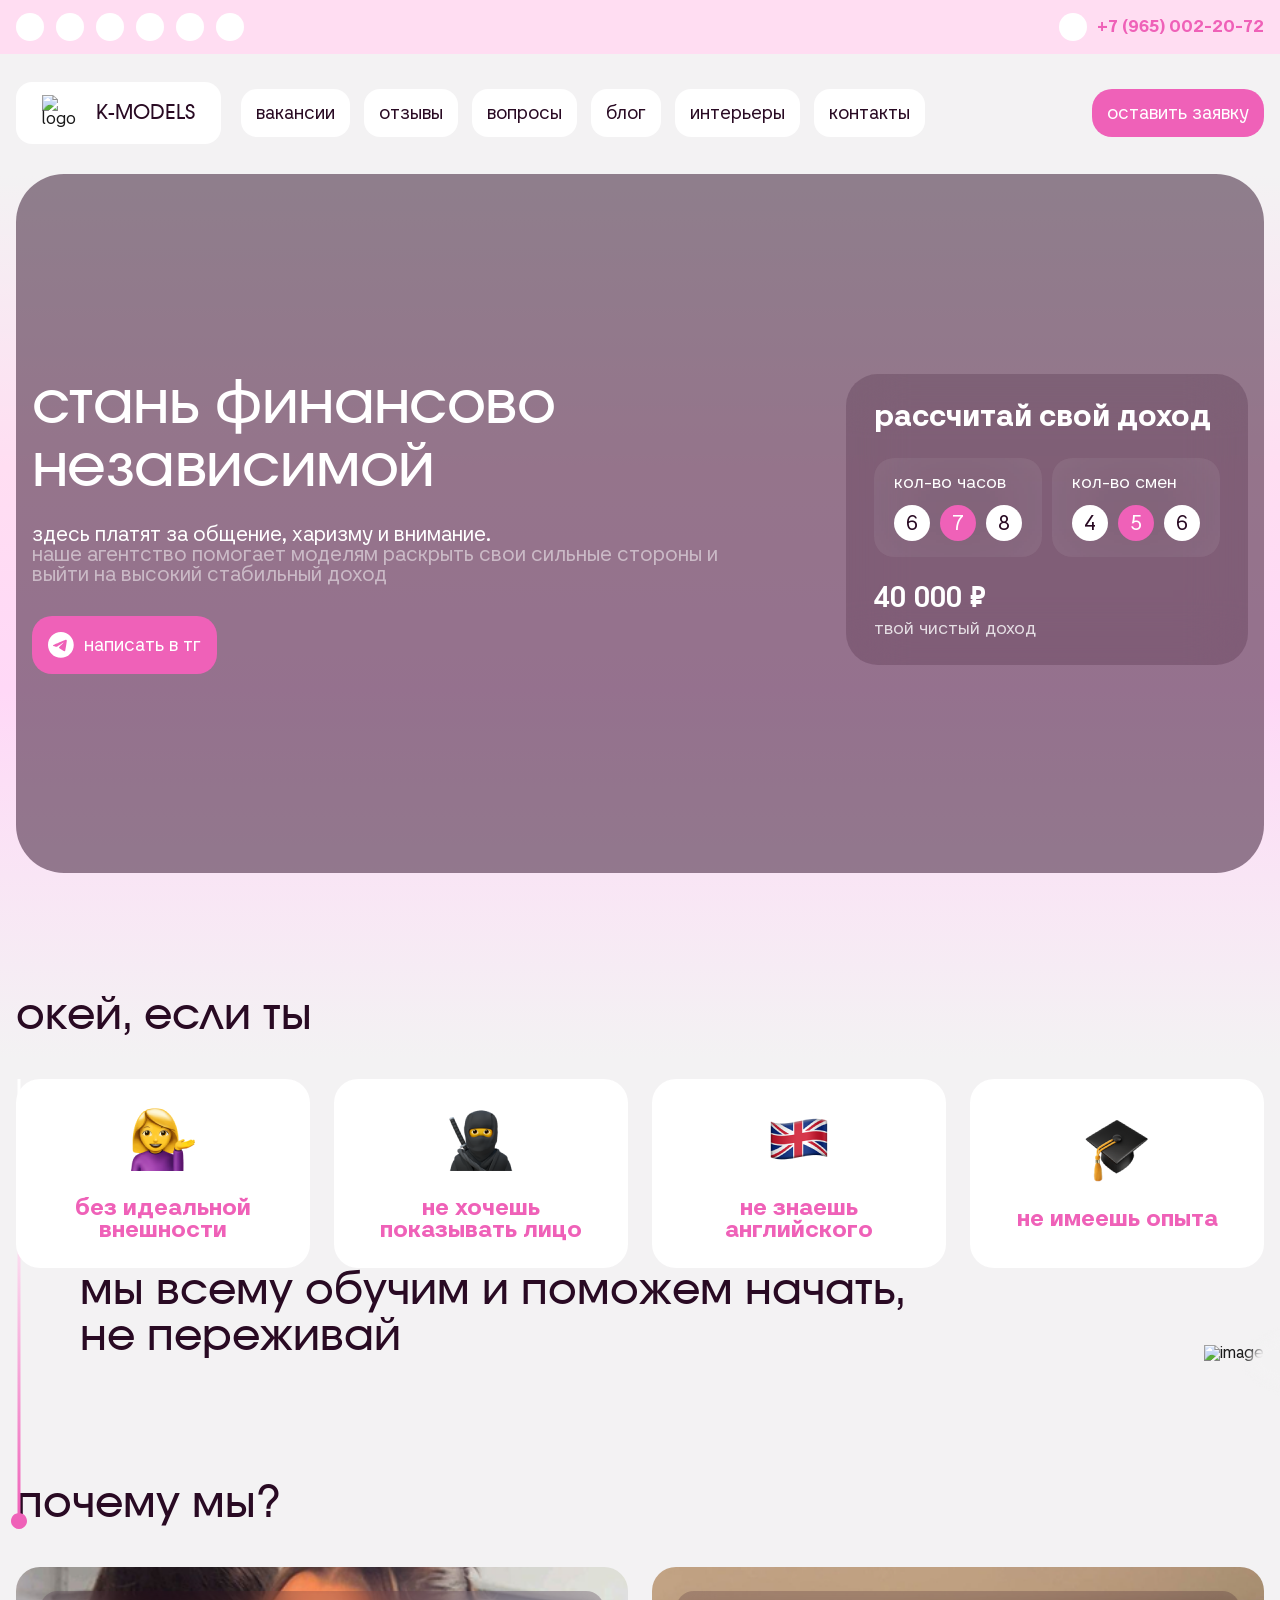
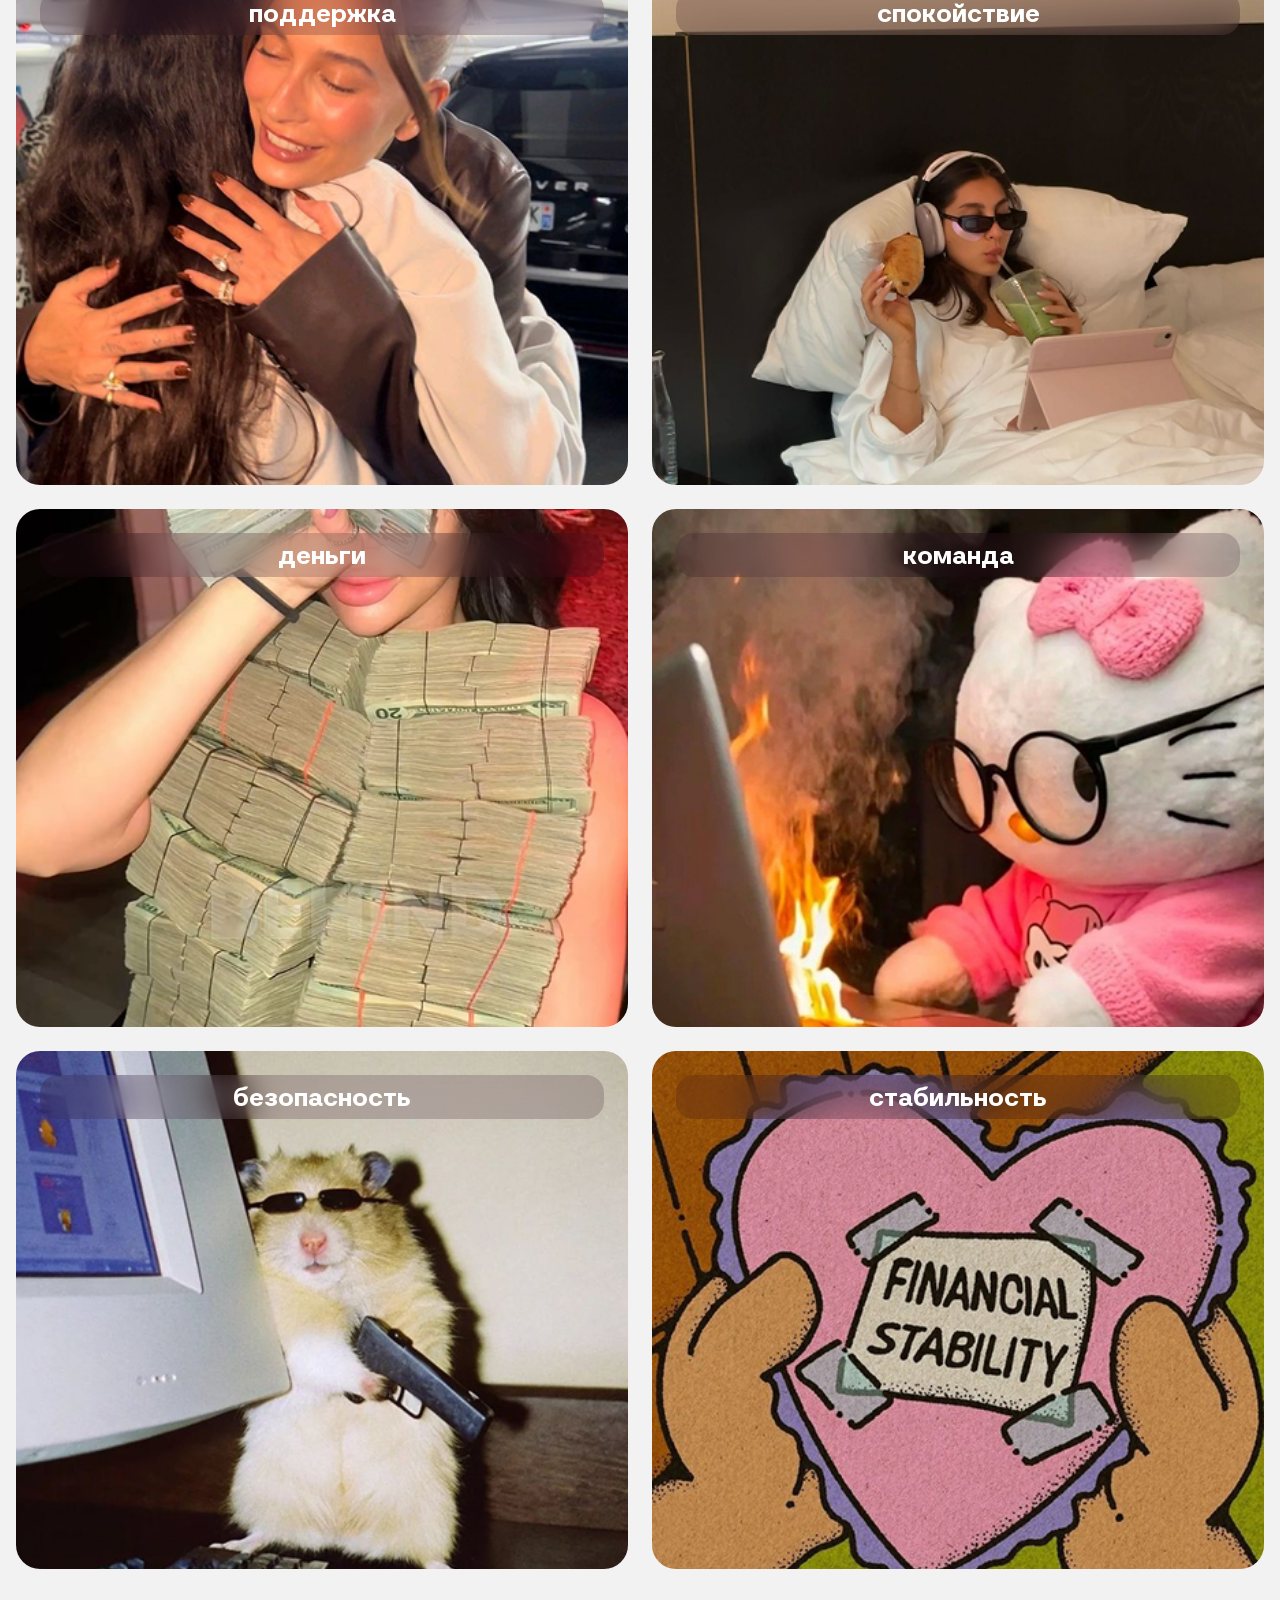
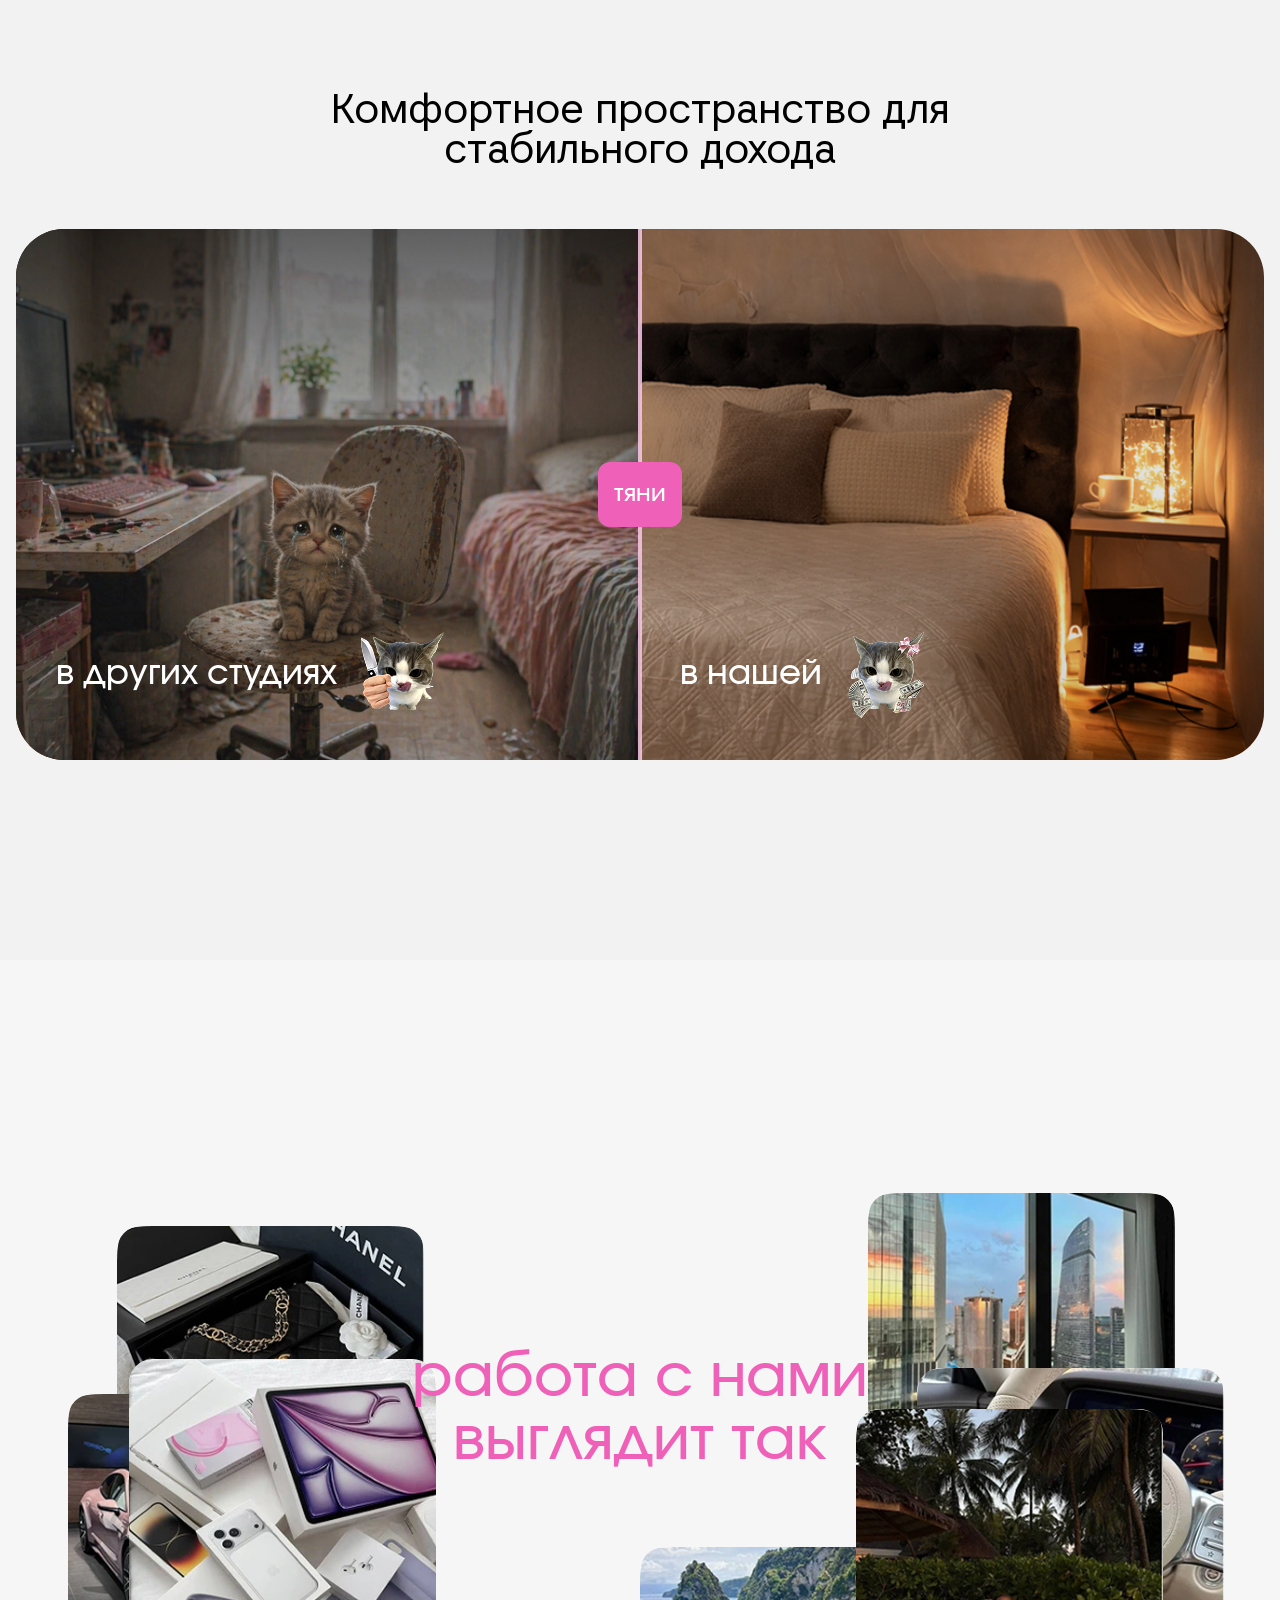
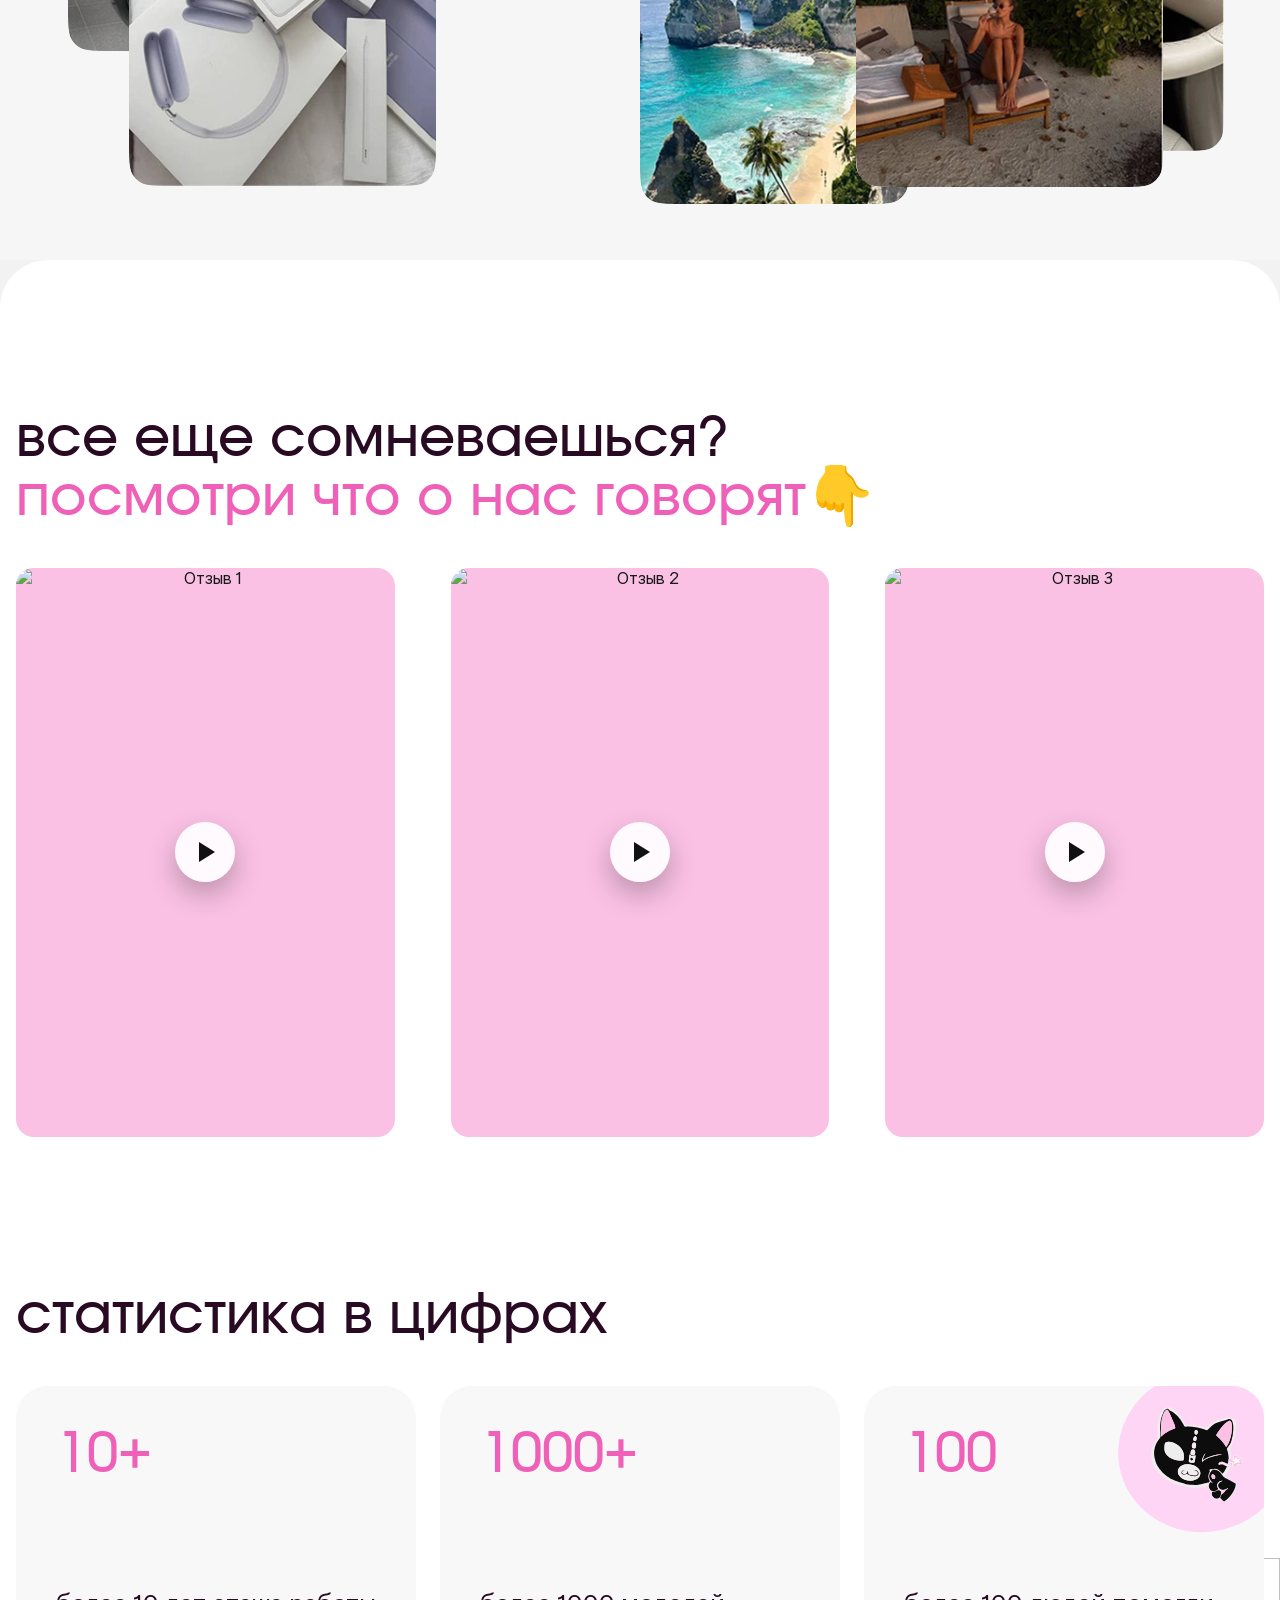
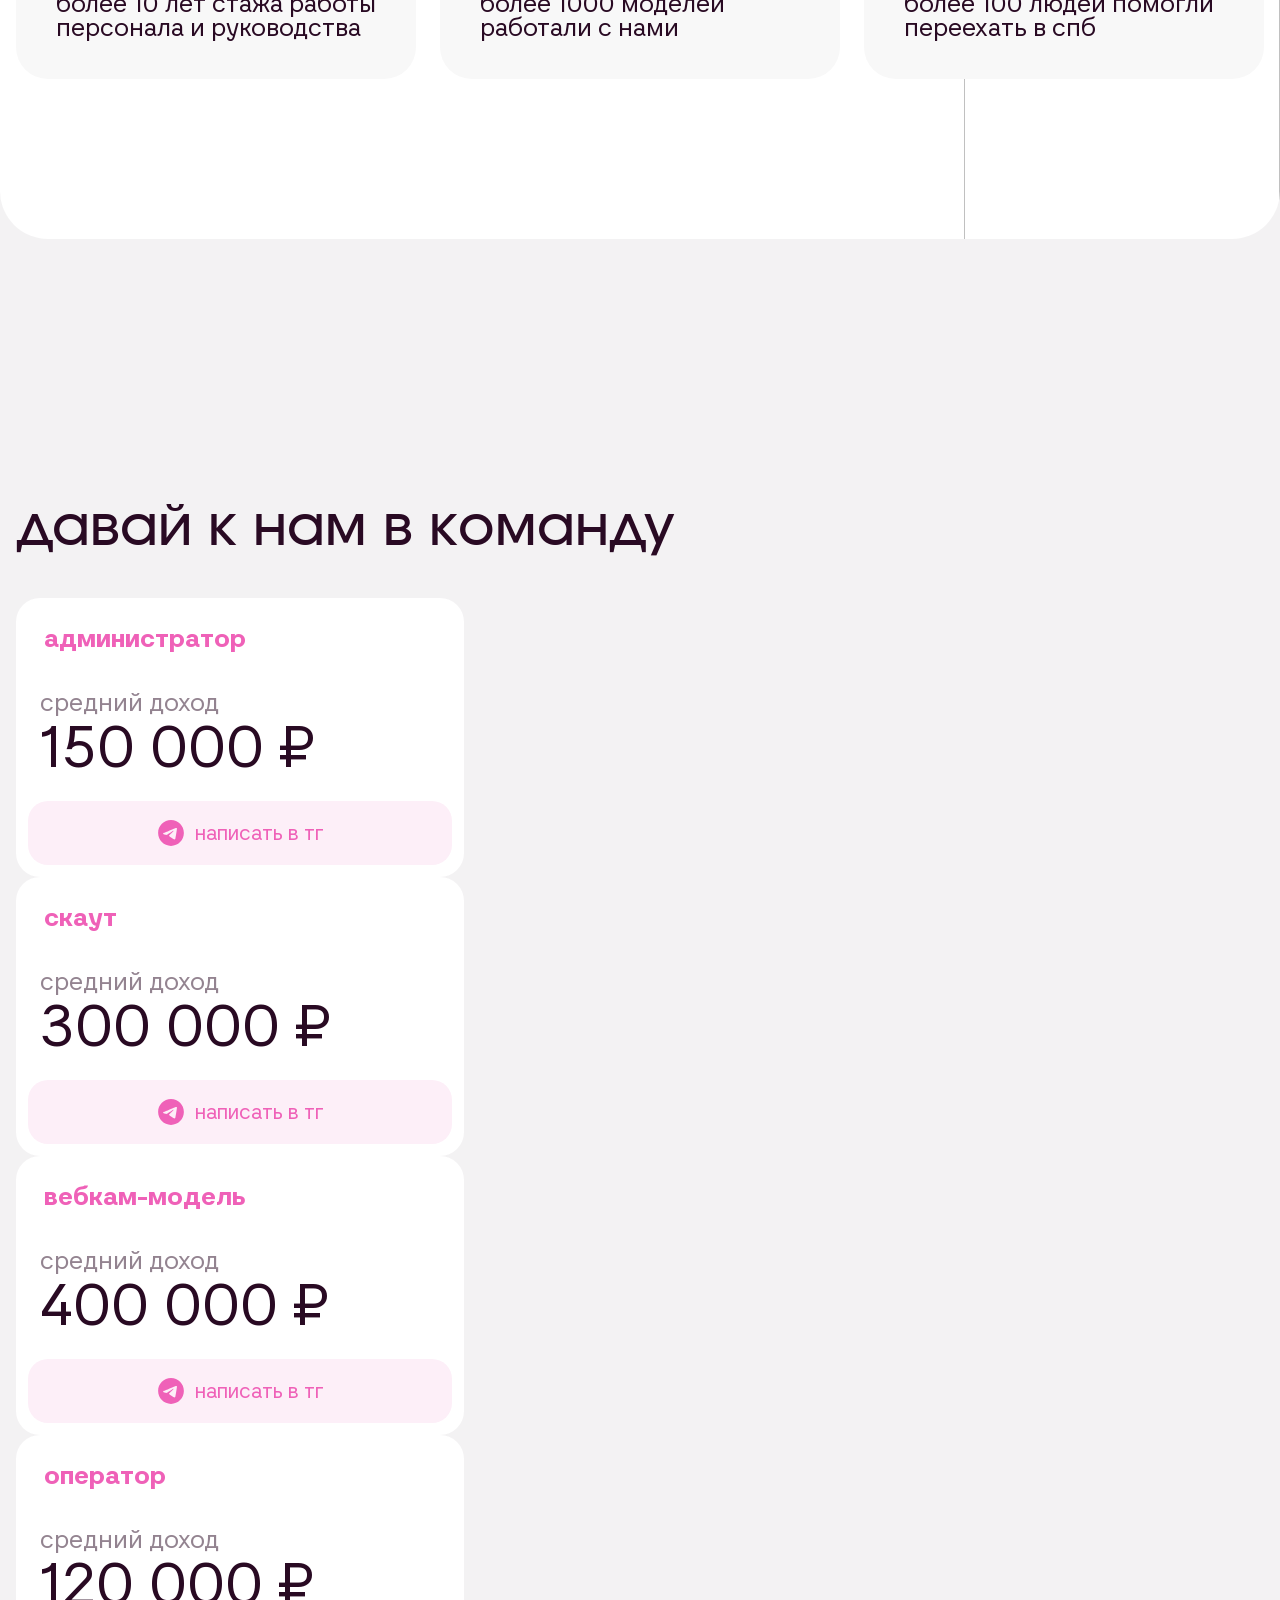
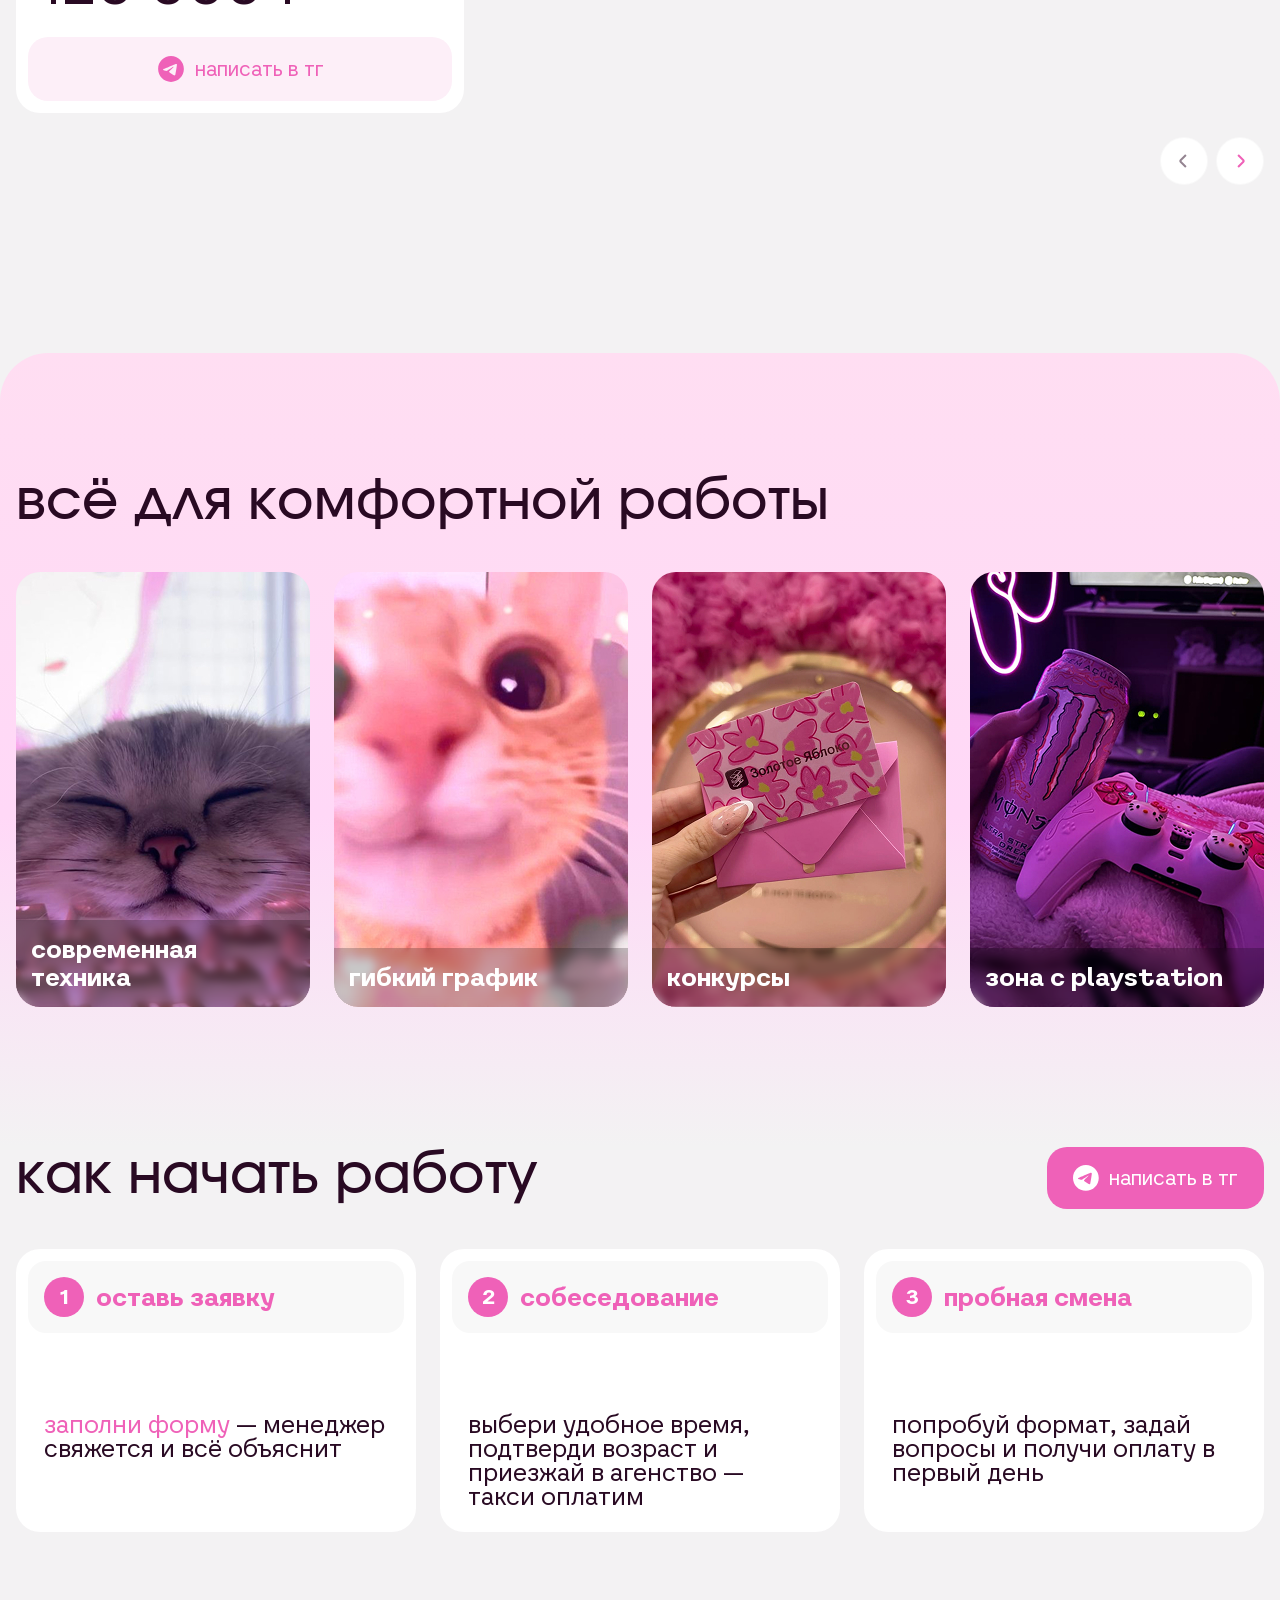
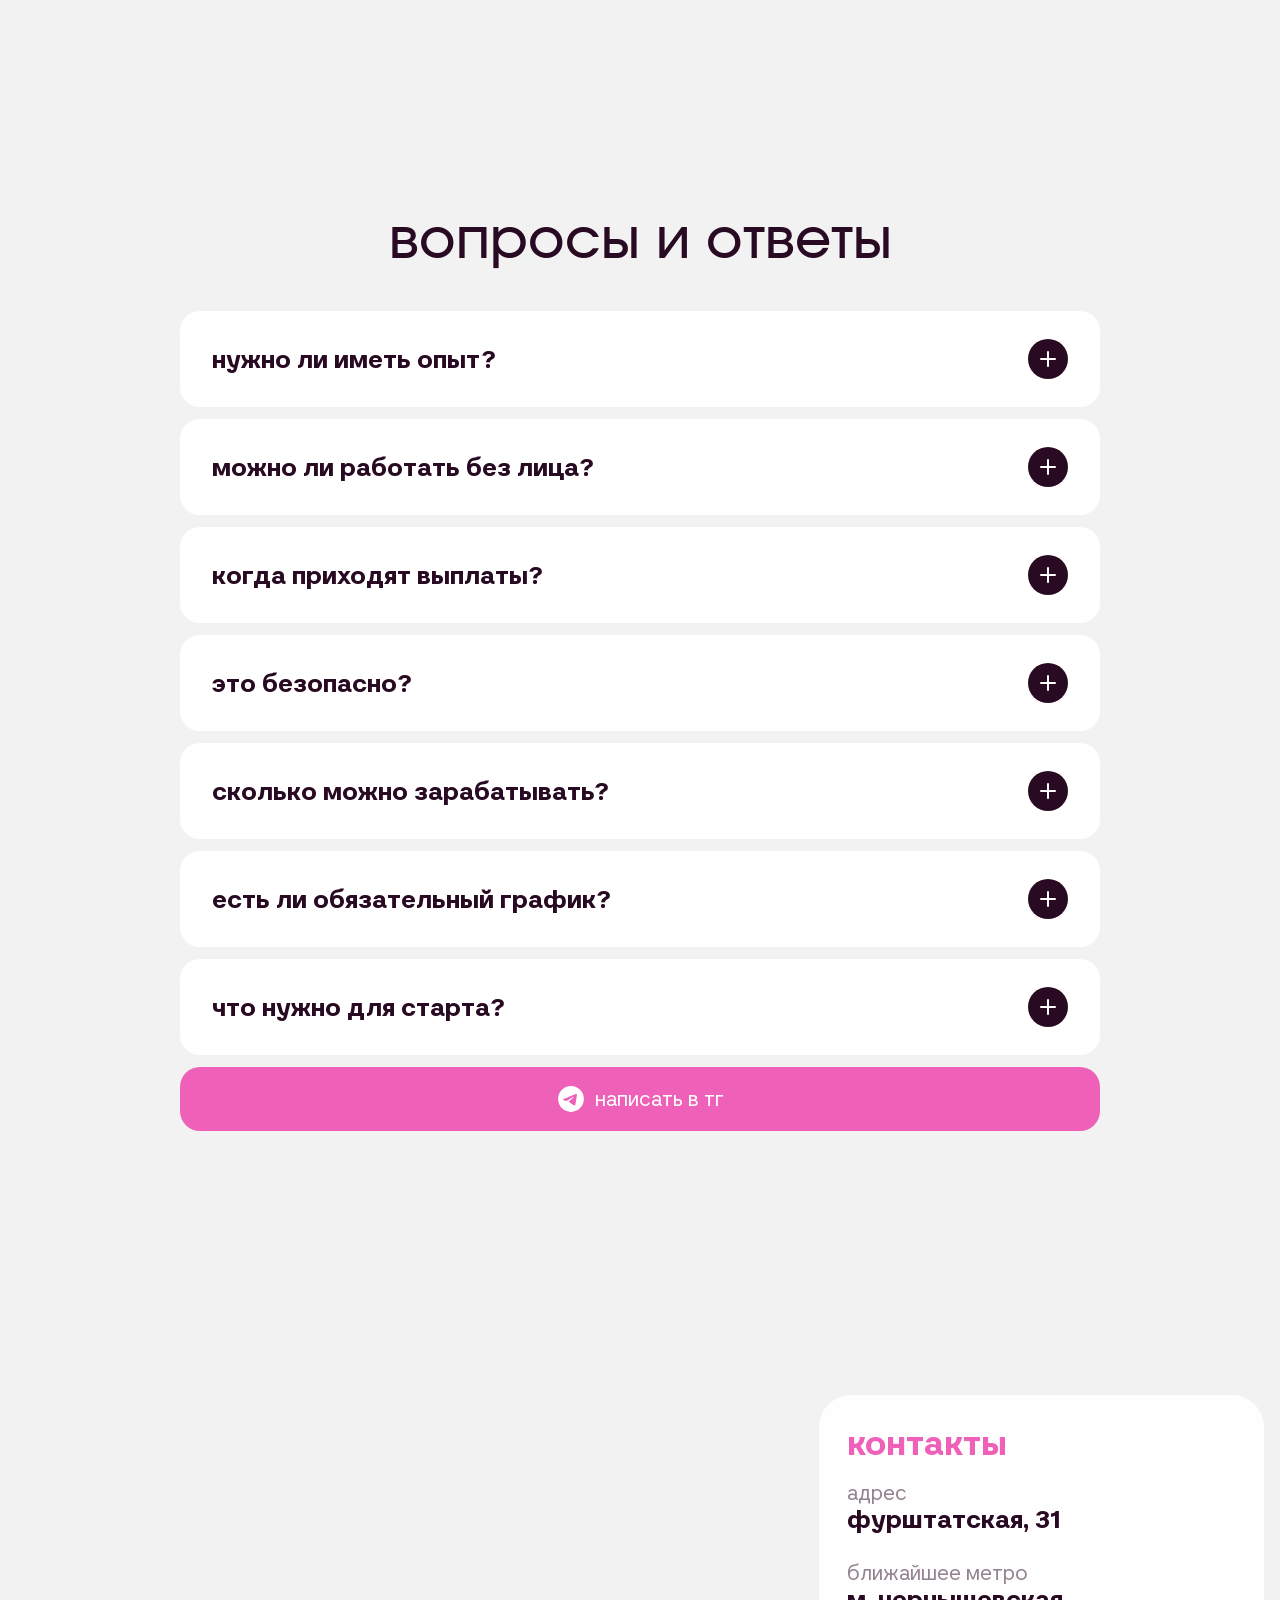
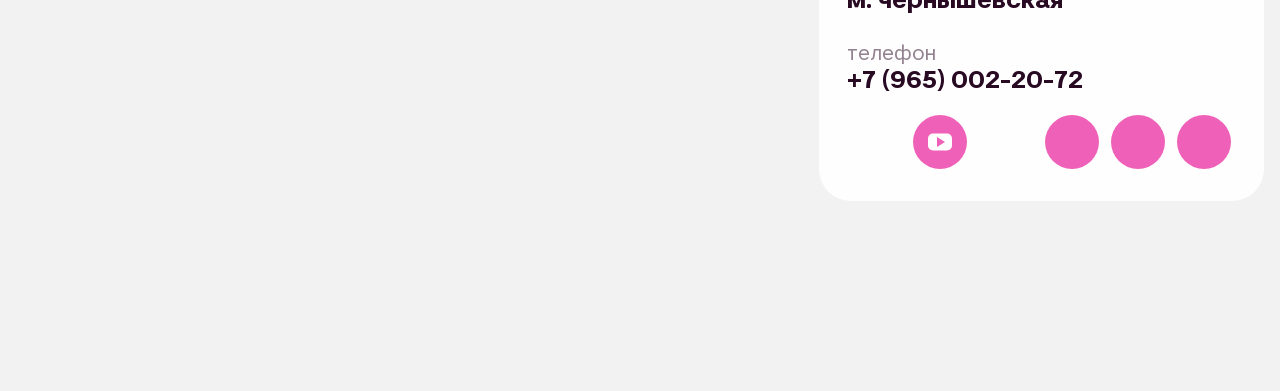
==== commit c46b9441: "Add files via upload" ====
--- a/index.html
+++ b/index.html
@@ -21,7 +21,7 @@
 				<li>
 
 					<a href="https://t.me/kmodels_sup" aria-label="Telegram" target="_blank" rel="noopener noreferrer">
-						<span class="element-social" style="--icon: url(../../../../images/icons/tg.svg)"></span>
+						<span class="element-social" style="--icon: url(images/icons/tg.svg)"></span>
 					</a>
 
 				</li>
@@ -29,14 +29,14 @@
 				<li>
 					<a href="https://youtube.com/@k-models-web?si=hV_NMPg3OZXqQXyp" aria-label="YouTube" target="_blank"
 						rel="noopener noreferrer">
-						<span class="element-social" style="--icon: url(../../../../images/icons/yt.svg)"></span>
+						<span class="element-social" style="--icon: url(images/icons/yt.svg)"></span>
 					</a>
 				</li>
 
 				<li>
 
 					<a href="#" aria-label="VK">
-						<span class="element-social" style="--icon: url(../../../../images/icons/vk.svg)"></span>
+						<span class="element-social" style="--icon: url(images/icons/vk.svg)"></span>
 					</a>
 
 				</li>
@@ -44,19 +44,19 @@
 				<li>
 					<a href="https://www.tiktok.com/@k_modelss" aria-label="TikTok" target="_blank"
 						rel="noopener noreferrer">
-						<span class="element-social" style="--icon: url(../../../../images/icons/tk.svg)"></span>
+						<span class="element-social" style="--icon: url(images/icons/tk.svg)"></span>
 					</a>
 				</li>
 
 				<li>
 					<a href="#" aria-label="WhatsApp">
-						<span class="element-social" style="--icon: url(../../../../images/icons/wp.svg)"></span>
+						<span class="element-social" style="--icon: url(images/icons/wp.svg)"></span>
 					</a>
 				</li>
 
 				<li>
 					<a href="#" aria-label="Instagram">
-						<span class="element-social" style="--icon: url(../../../../images/icons/ig.svg)"></span>
+						<span class="element-social" style="--icon: url(images/icons/ig.svg)"></span>
 					</a>
 				</li>
 			</ul>
@@ -66,7 +66,7 @@
 				<a data-da=".menu__body, 767.98, last" href="tel:+79650022072" target="_blank"
 					class="top-header__button top-header__button_callback">
 					<span class="top-header__wrapper-icon">
-						<span class="element-phone" style="--icon: url(../../../../images/icons/phone.svg)"></span>
+						<span class="element-phone" style="--icon: url(images/icons/phone.svg)"></span>
 					</span>
 					<span>+7 (965) 002-20-72</span>
 				</a>
@@ -78,7 +78,7 @@
 			<a href="/" class="top-header__logo logo">
 				<img class="logo__main" src="https://spb-webcam.com/wp-content/themes/kinky/images/header-logo/main.svg"
 					alt="logo">
-				<img class="logo__light" src="../../images/icons/light-logo.svg" alt="icon">
+				<img class="logo__light" src="images/icons/light-logo.svg" alt="icon">
 				<span class="logo__text">K-MODELS</span>
 			</a>
 			<div class="bottom-header__menu">
@@ -203,19 +203,19 @@
 						<div class="common-info__content">
 							<ul class="common-info__list">
 								<li>
-									<img class="common-info__icon" src="../images/common-info/01.png" alt="icon">
+									<img class="common-info__icon" src="images/common-info/01.png" alt="icon">
 									<span>без идеальной внешности</span>
 								</li>
 								<li>
-									<img class="common-info__icon" src="../images/common-info/02.png" alt="icon">
+									<img class="common-info__icon" src="images/common-info/02.png" alt="icon">
 									<span>не хочешь показывать лицо</span>
 								</li>
 								<li>
-									<img class="common-info__icon" src="../images/common-info/03.png" alt="icon">
+									<img class="common-info__icon" src="images/common-info/03.png" alt="icon">
 									<span>не знаешь английского</span>
 								</li>
 								<li>
-									<img class="common-info__icon" src="../images/common-info/04.png" alt="icon">
+									<img class="common-info__icon" src="images/common-info/04.png" alt="icon">
 									<span>Не имеешь опыта</span>
 								</li>
 							</ul>
@@ -261,7 +261,7 @@
 									</svg>
 									<span>Написать в тг</span>
 								</a>
-								<img src="../images/why-we/01.png" alt="image" class="why-we__image">
+								<img src="images/why-we/01.png" alt="image" class="why-we__image">
 							</div>
 							<div class="why-we__slide swiper-slide">
 								<div class="why-we__title">СПОКОЙСТВИЕ</div>
@@ -288,7 +288,7 @@
 									</svg>
 									<span>Написать в тг</span>
 								</a>
-								<img src="../images/why-we/02.png" alt="image" class="why-we__image">
+								<img src="images/why-we/02.png" alt="image" class="why-we__image">
 							</div>
 							<div class="why-we__slide swiper-slide">
 								<div class="why-we__title">ДЕНЬГИ</div>
@@ -318,7 +318,7 @@
 									</svg>
 									<span>Написать в тг</span>
 								</a>
-								<img src="../images/why-we/03.png" alt="image" class="why-we__image">
+								<img src="images/why-we/03.png" alt="image" class="why-we__image">
 							</div>
 							<!-- 2 row -->
 							<div class="why-we__slide swiper-slide">
@@ -349,7 +349,7 @@
 									</svg>
 									<span>Написать в тг</span>
 								</a>
-								<img src="../images/why-we/04.png" alt="image" class="why-we__image">
+								<img src="images/why-we/04.png" alt="image" class="why-we__image">
 							</div>
 							<div class="why-we__slide swiper-slide">
 								<div class="why-we__title">БЕЗОПАСНОСТЬ</div>
@@ -376,7 +376,7 @@
 									</svg>
 									<span>Написать в тг</span>
 								</a>
-								<img src="../images/why-we/05.png" alt="image" class="why-we__image">
+								<img src="images/why-we/05.png" alt="image" class="why-we__image">
 							</div>
 							<div class="why-we__slide swiper-slide">
 								<div class="why-we__title">СТАБИЛЬНОСТЬ</div>
@@ -403,7 +403,7 @@
 									</svg>
 									<span>Написать в тг</span>
 								</a>
-								<img src="../images/why-we/06.png" alt="image" class="why-we__image">
+								<img src="images/why-we/06.png" alt="image" class="why-we__image">
 							</div>
 						</div>
 					</div>
@@ -424,7 +424,7 @@
 						<div class="interior__bottom">
 							<div class="interior__compare" data-compare-slider style="--compare-position: 50%;">
 								<div class="interior__layer interior__layer_overlay">
-									<img class="interior__bg" src="../images/compare/others.jpg" alt="Другие студии">
+									<img class="interior__bg" src="images/compare/others.jpg" alt="Другие студии">
 
 									<ul class="interior__list interior__list_left">
 										<li class="interior__list-item">Устаревшая техника и плохое качество трансляций</li>
@@ -434,12 +434,12 @@
 
 									<h3 class="interior__label interior__label_left">
 										в Других студиях
-										<img src="../images/compare/their-mini.png" alt="">
+										<img src="images/compare/their-mini.png" alt="">
 									</h3>
 								</div>
 
 								<div class="interior__layer interior__layer_base">
-									<img class="interior__bg" src="../images/compare/ours.jpg" alt="Наша студия">
+									<img class="interior__bg" src="images/compare/ours.jpg" alt="Наша студия">
 
 									<ul class="interior__list interior__list_right">
 										<li class="interior__list-item">Чистое и комфортное пространство каждый день</li>
@@ -449,7 +449,7 @@
 
 									<h3 class="interior__label interior__label_right">
 										В нашей
-										<img src="../images/compare/other-mini.png" alt="">
+										<img src="images/compare/other-mini.png" alt="">
 									</h3>
 								</div>
 
@@ -478,31 +478,31 @@
 						</h2>
 
 						<div class="work-animation__card work-animation__card_1" data-work-animation-card>
-							<img src="../images/work-animation/01.jpg" alt="Стильная сумка и аксессуары">
+							<img src="images/work-animation/01.jpg" alt="Стильная сумка и аксессуары">
 						</div>
 
 						<div class="work-animation__card work-animation__card_2" data-work-animation-card>
-							<img src="../images/work-animation/02.jpg" alt="Современный городской интерьер">
+							<img src="images/work-animation/02.jpg" alt="Современный городской интерьер">
 						</div>
 
 						<div class="work-animation__card work-animation__card_3" data-work-animation-card>
-							<img src="../images/work-animation/03.jpg" alt="Автомобиль">
+							<img src="images/work-animation/03.jpg" alt="Автомобиль">
 						</div>
 
 						<div class="work-animation__card work-animation__card_4" data-work-animation-card>
-							<img src="../images/work-animation/04.jpg" alt="Салон автомобиля">
+							<img src="images/work-animation/04.jpg" alt="Салон автомобиля">
 						</div>
 
 						<div class="work-animation__card work-animation__card_5" data-work-animation-card>
-							<img src="../images/work-animation/05.jpg" alt="Косметика и аксессуары">
+							<img src="images/work-animation/05.jpg" alt="Косметика и аксессуары">
 						</div>
 
 						<div class="work-animation__card work-animation__card_6" data-work-animation-card>
-							<img src="../images/work-animation/06.jpg" alt="Путешествие и отдых">
+							<img src="images/work-animation/06.jpg" alt="Путешествие и отдых">
 						</div>
 
 						<div class="work-animation__card work-animation__card_7" data-work-animation-card>
-							<img src="../images/work-animation/07.jpg" alt="Отдых на природе">
+							<img src="images/work-animation/07.jpg" alt="Отдых на природе">
 						</div>
 					</div>
 				</div>
@@ -607,7 +607,7 @@
 									Более 1000 моделей работали с нами
 								</div>
 
-								<img class="stats__icon" src="../images/stats/icon.svg" alt="decor">
+								<img class="stats__icon" src="images/stats/icon.svg" alt="decor">
 								<span class="stats__decor"></span>
 
 							</article>
@@ -727,19 +727,19 @@
 						<div class="comfort__wrapper swiper-wrapper">
 							<div class="comfort__slide swiper-slide">
 								<div class="comfort__label">Современная техника</div>
-								<img src="../images/comfort/01.jpg" alt="image">
+								<img src="images/comfort/01.jpg" alt="image">
 							</div>
 							<div class="comfort__slide swiper-slide">
 								<div class="comfort__label">гибкий график</div>
-								<img src="../images/comfort/02.jpg" alt="image">
+								<img src="images/comfort/02.jpg" alt="image">
 							</div>
 							<div class="comfort__slide swiper-slide">
 								<div class="comfort__label">конкурсы</div>
-								<img src="../images/comfort/03.jpg" alt="image">
+								<img src="images/comfort/03.jpg" alt="image">
 							</div>
 							<div class="comfort__slide swiper-slide">
 								<div class="comfort__label">зона с PlayStation</div>
-								<img src="../images/comfort/04.jpg" alt="image">
+								<img src="images/comfort/04.jpg" alt="image">
 							</div>
 						</div>
 					</div>
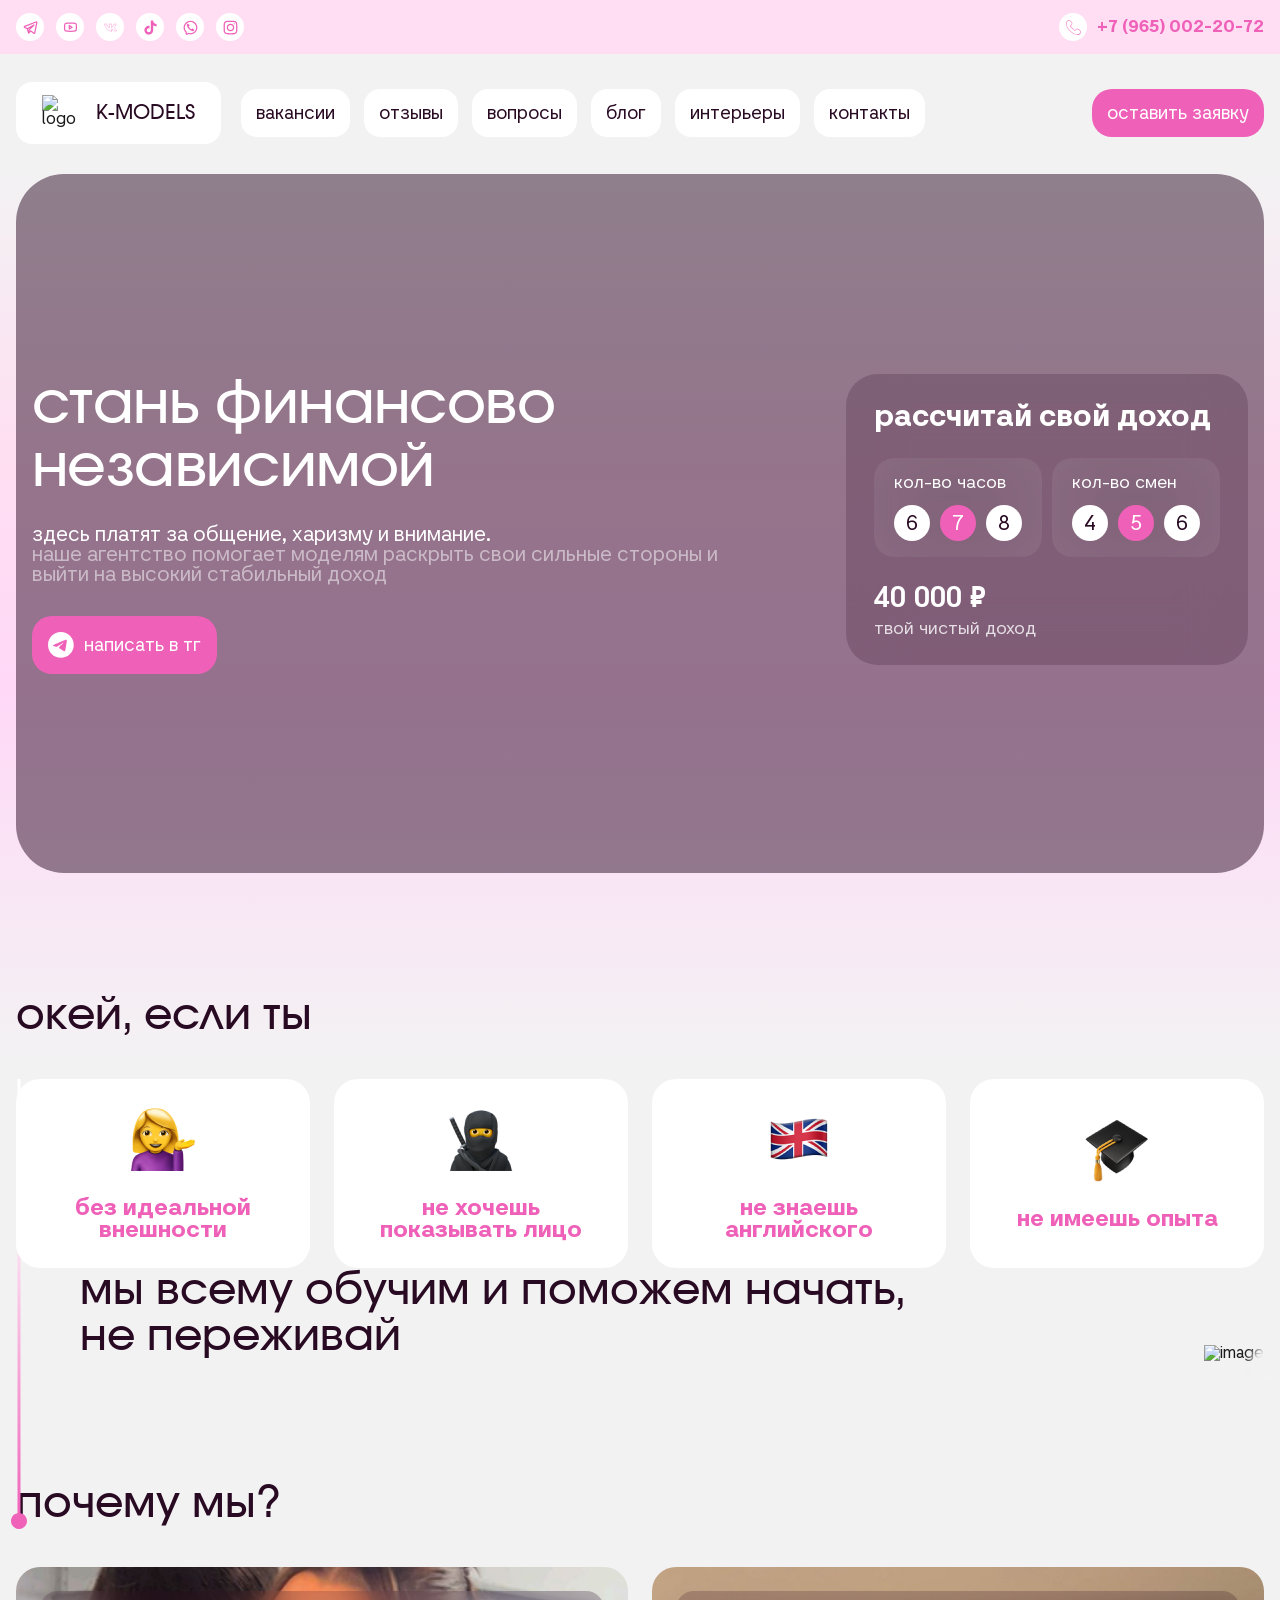
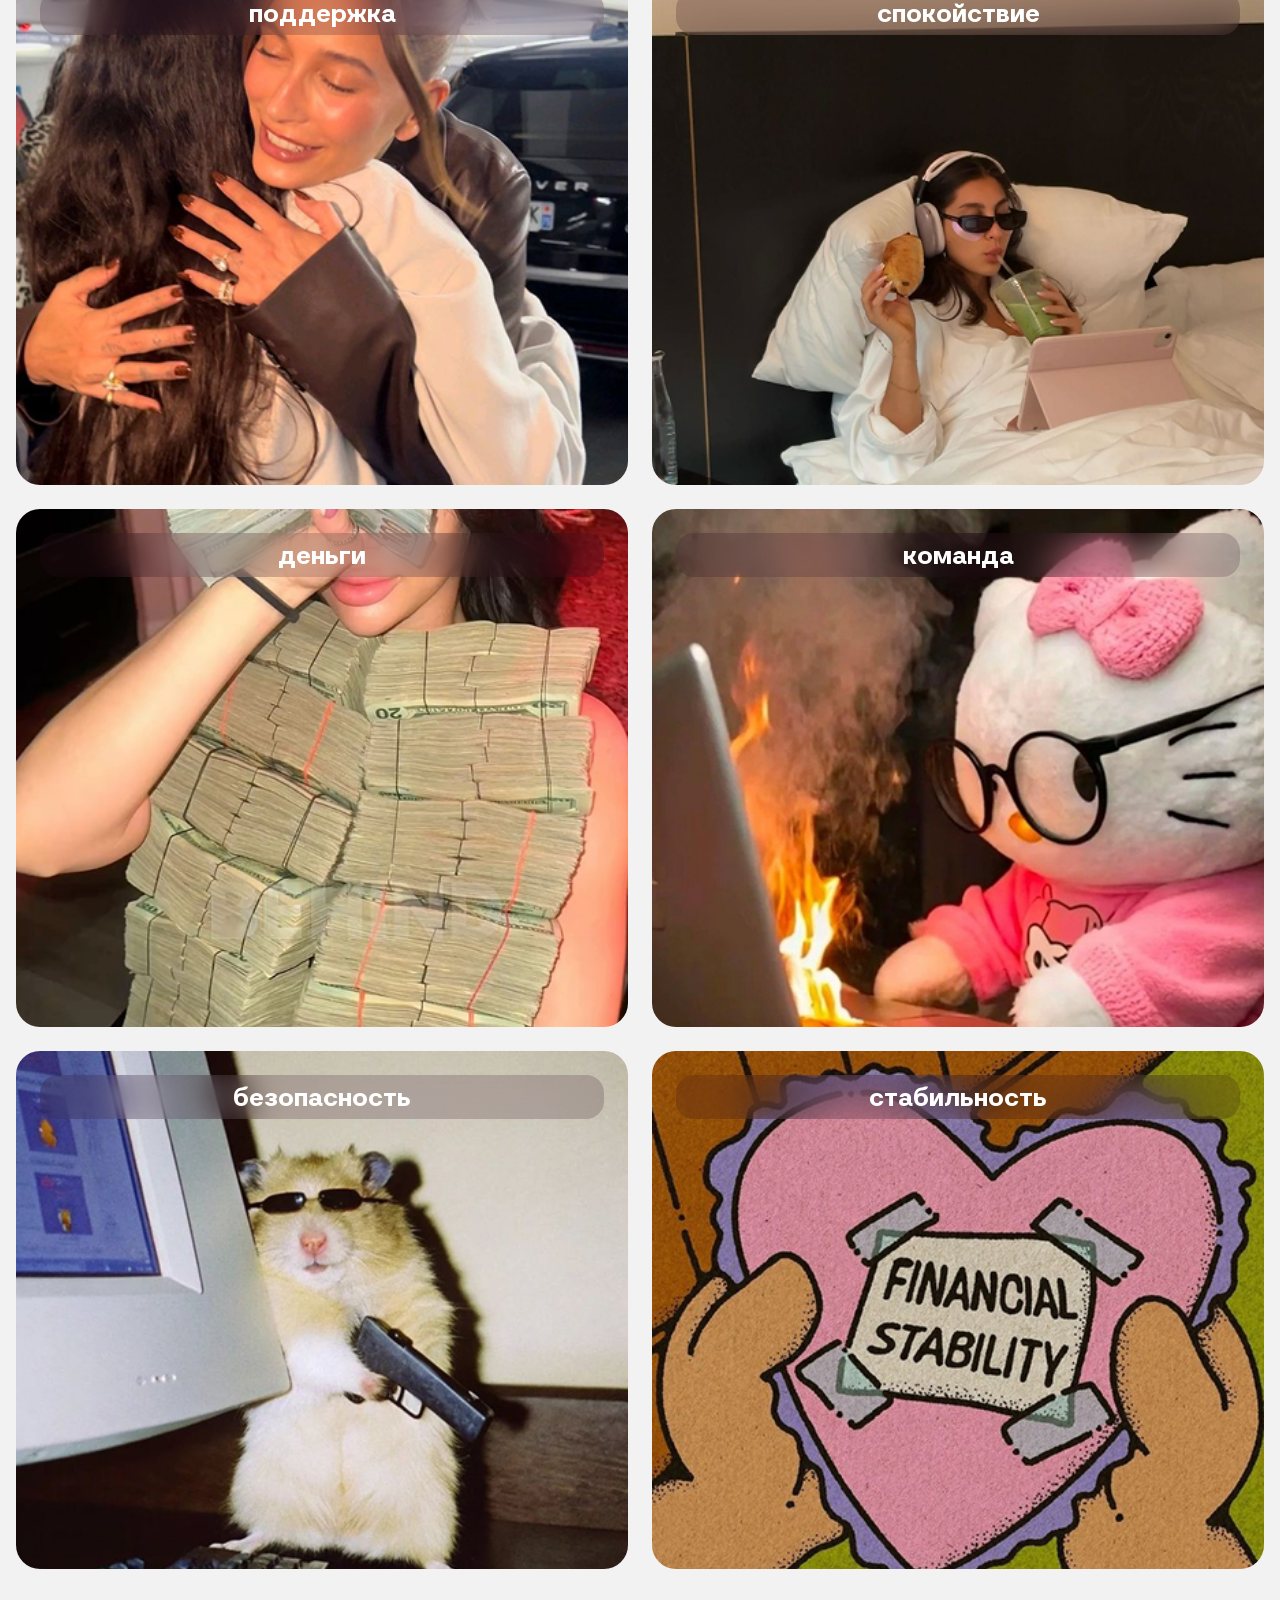
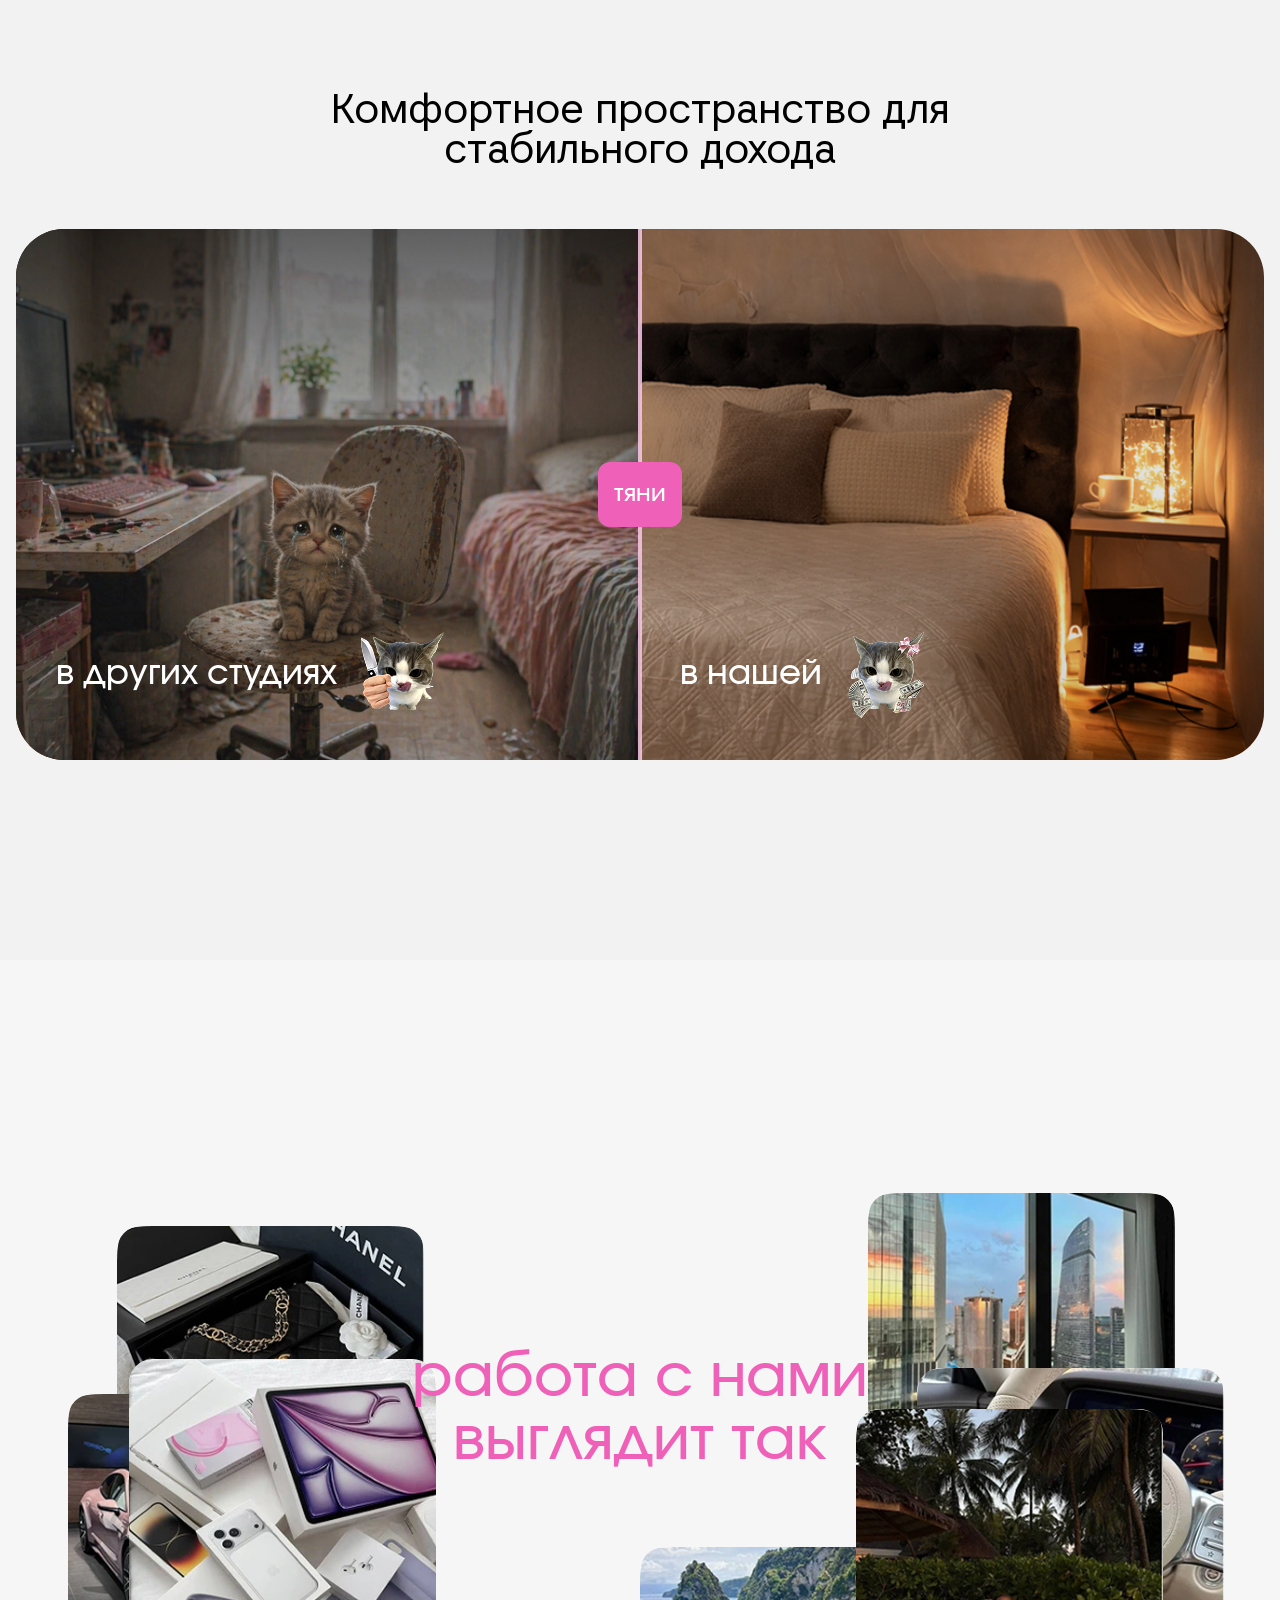
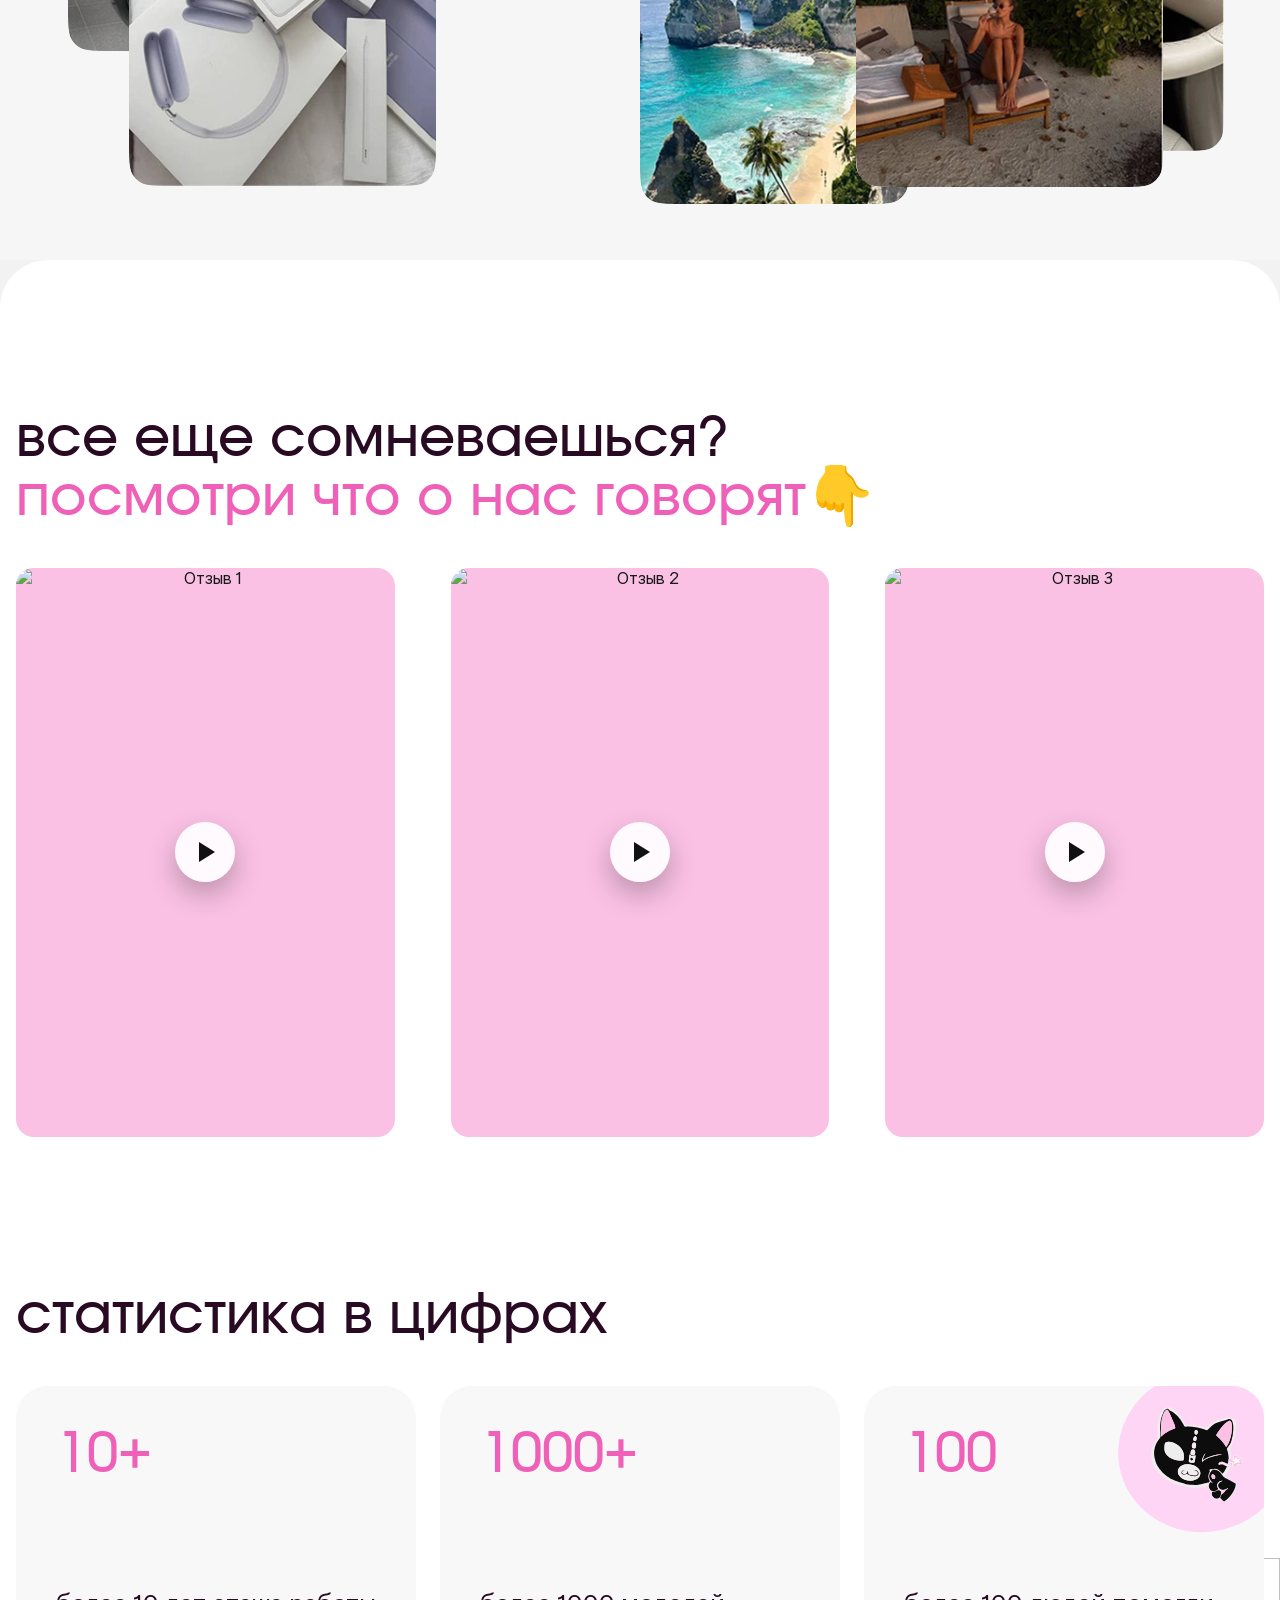
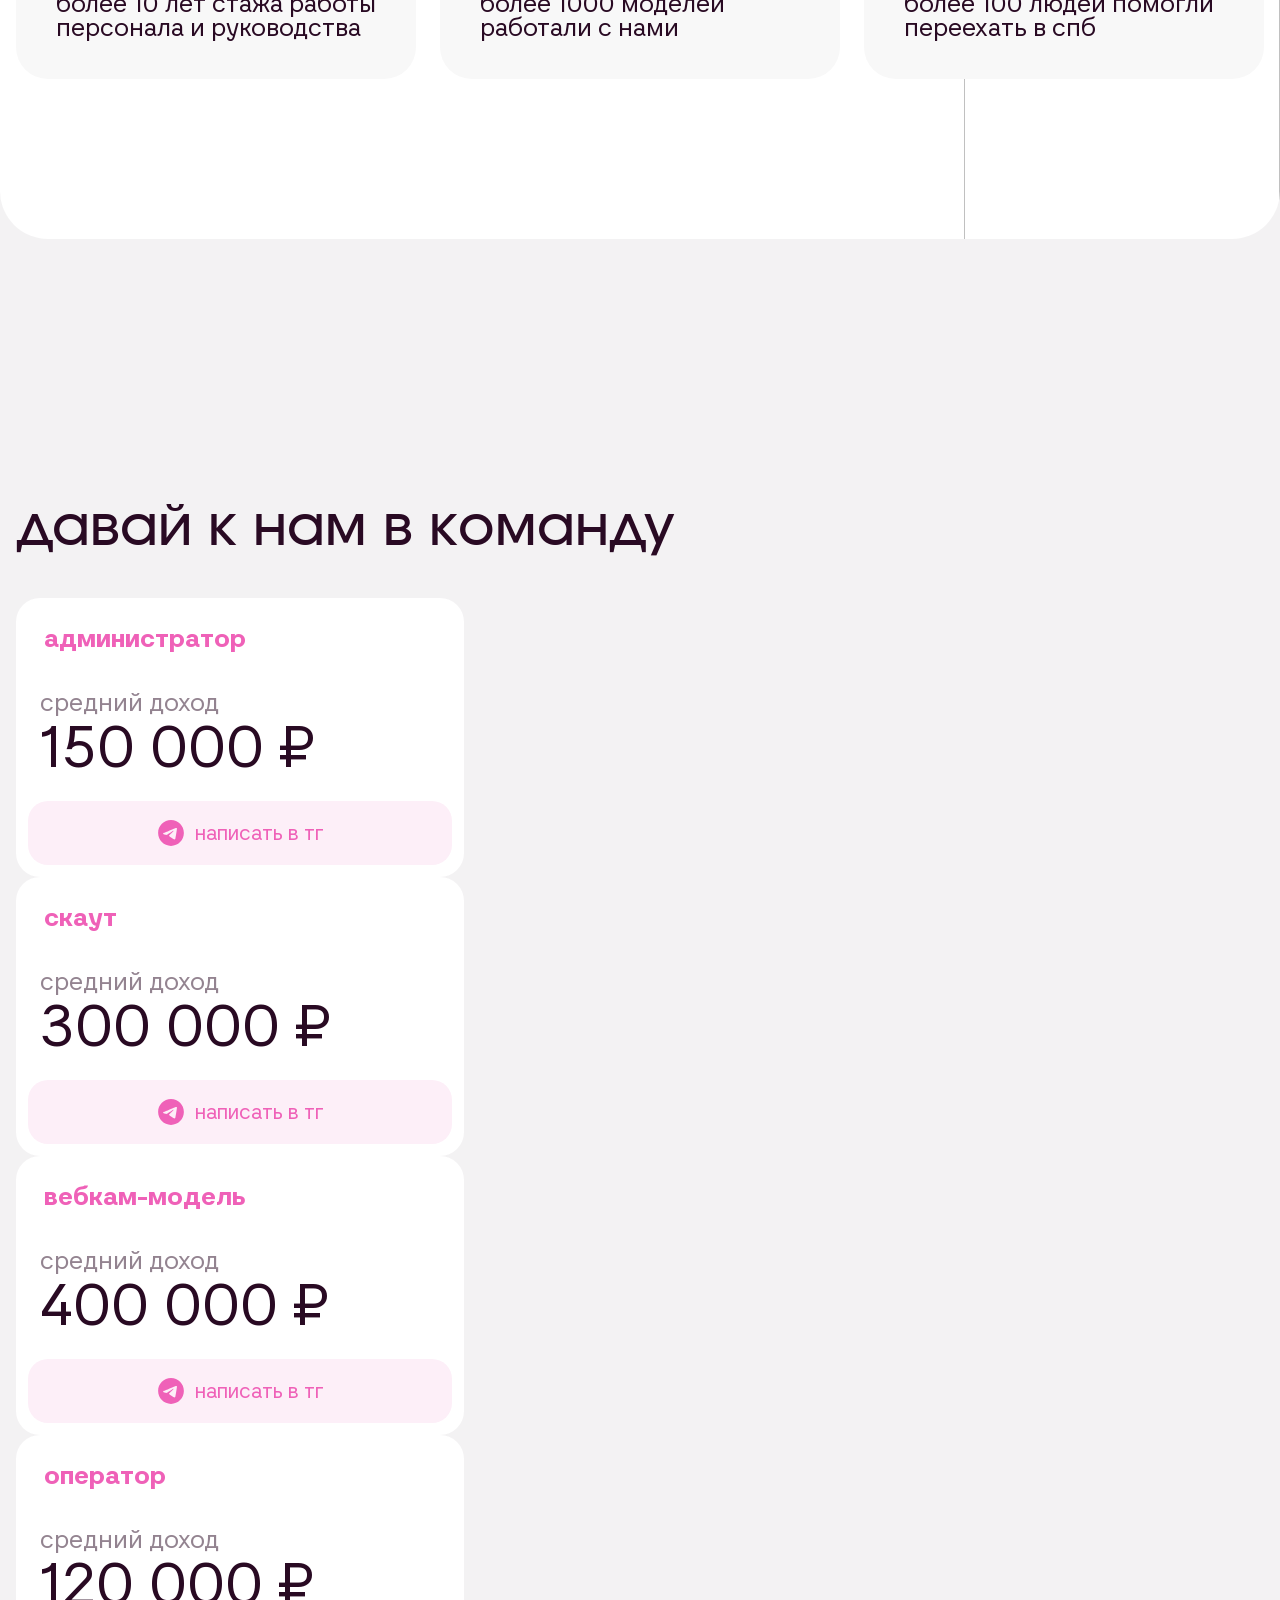
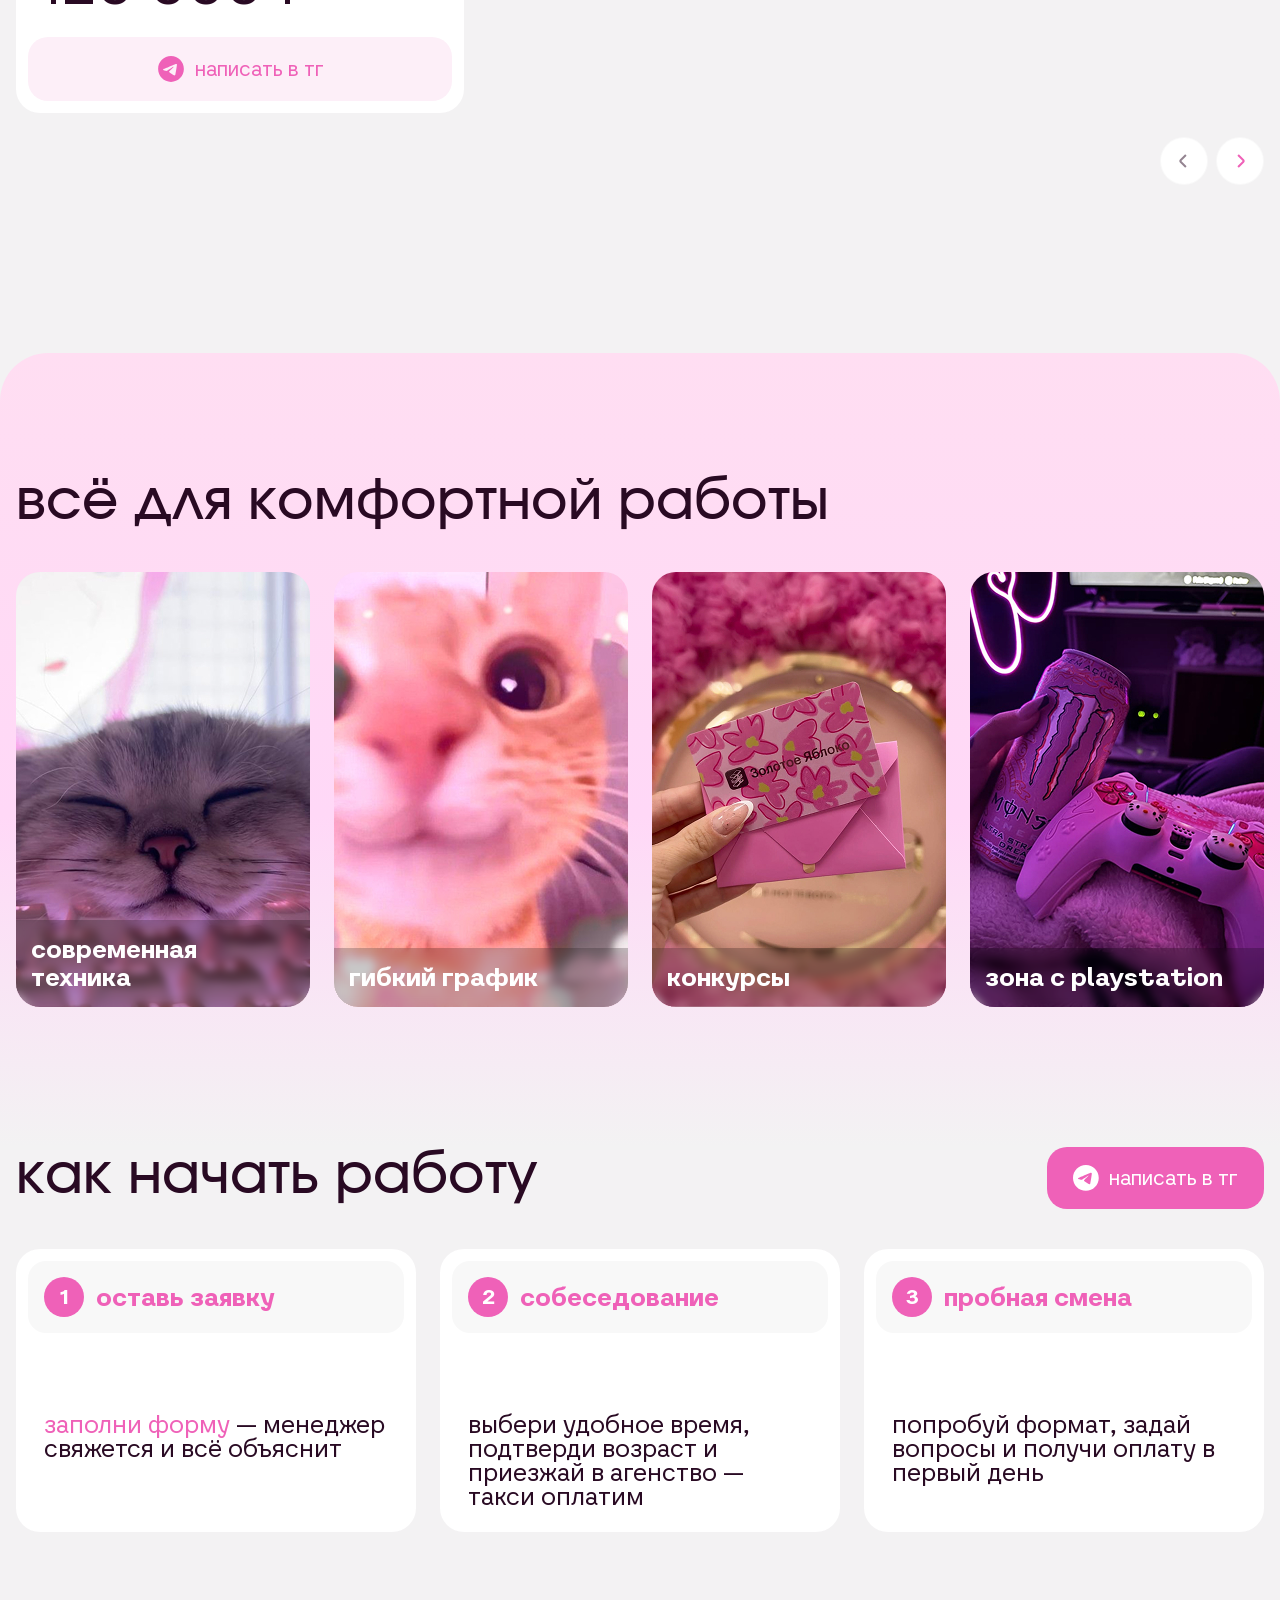
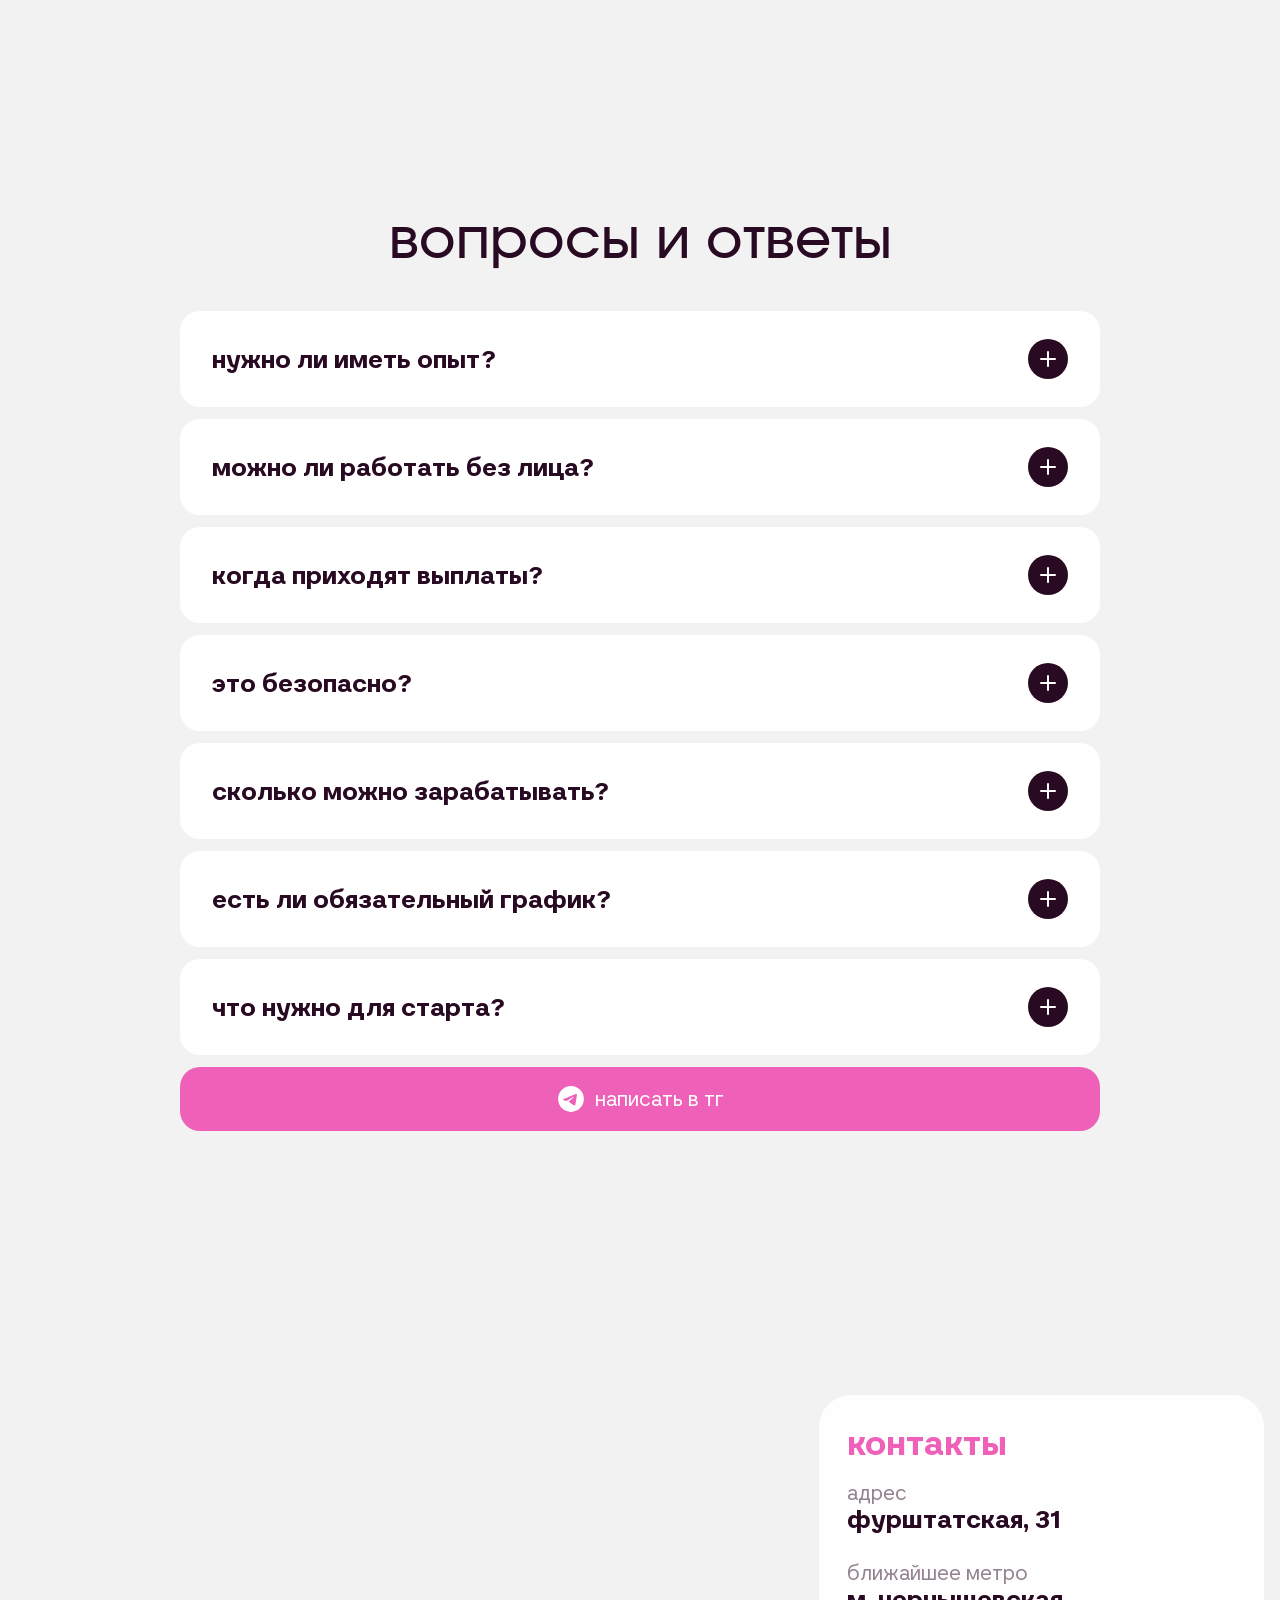
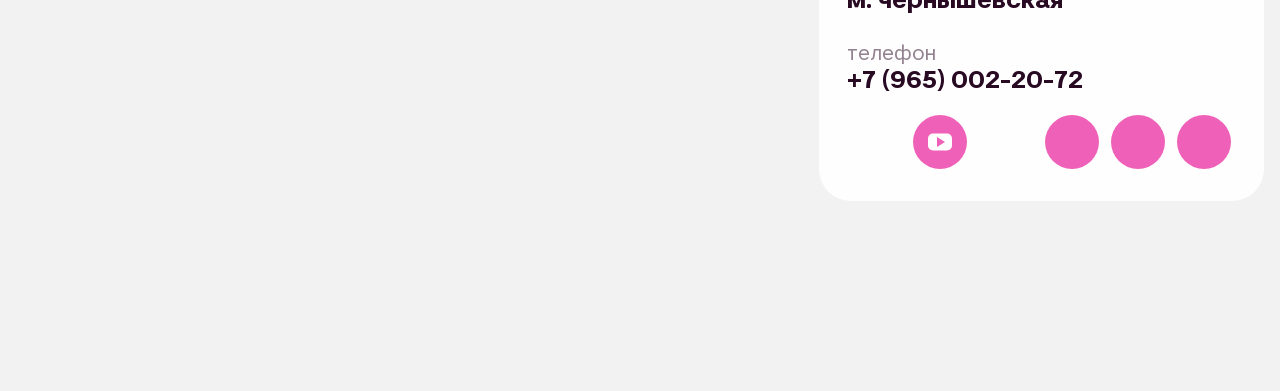
==== commit 7347d4c1: "Add files via upload" ====
--- a/index.html
+++ b/index.html
@@ -21,7 +21,7 @@
 				<li>
 
 					<a href="https://t.me/kmodels_sup" aria-label="Telegram" target="_blank" rel="noopener noreferrer">
-						<span class="element-social" style="--icon: url(images/icons/tg.svg)"></span>
+						<span class="element-social" style="--icon: url(../images/icons/tg.svg)"></span>
 					</a>
 
 				</li>
@@ -29,14 +29,14 @@
 				<li>
 					<a href="https://youtube.com/@k-models-web?si=hV_NMPg3OZXqQXyp" aria-label="YouTube" target="_blank"
 						rel="noopener noreferrer">
-						<span class="element-social" style="--icon: url(images/icons/yt.svg)"></span>
+						<span class="element-social" style="--icon: url(../images/icons/yt.svg)"></span>
 					</a>
 				</li>
 
 				<li>
 
 					<a href="#" aria-label="VK">
-						<span class="element-social" style="--icon: url(images/icons/vk.svg)"></span>
+						<span class="element-social" style="--icon: url(../images/icons/vk.svg)"></span>
 					</a>
 
 				</li>
@@ -44,19 +44,19 @@
 				<li>
 					<a href="https://www.tiktok.com/@k_modelss" aria-label="TikTok" target="_blank"
 						rel="noopener noreferrer">
-						<span class="element-social" style="--icon: url(images/icons/tk.svg)"></span>
+						<span class="element-social" style="--icon: url(../images/icons/tk.svg)"></span>
 					</a>
 				</li>
 
 				<li>
 					<a href="#" aria-label="WhatsApp">
-						<span class="element-social" style="--icon: url(images/icons/wp.svg)"></span>
+						<span class="element-social" style="--icon: url(../images/icons/wp.svg)"></span>
 					</a>
 				</li>
 
 				<li>
 					<a href="#" aria-label="Instagram">
-						<span class="element-social" style="--icon: url(images/icons/ig.svg)"></span>
+						<span class="element-social" style="--icon: url(../images/icons/ig.svg)"></span>
 					</a>
 				</li>
 			</ul>
@@ -66,7 +66,7 @@
 				<a data-da=".menu__body, 767.98, last" href="tel:+79650022072" target="_blank"
 					class="top-header__button top-header__button_callback">
 					<span class="top-header__wrapper-icon">
-						<span class="element-phone" style="--icon: url(images/icons/phone.svg)"></span>
+						<span class="element-phone" style="--icon: url(../images/icons/phone.svg)"></span>
 					</span>
 					<span>+7 (965) 002-20-72</span>
 				</a>
